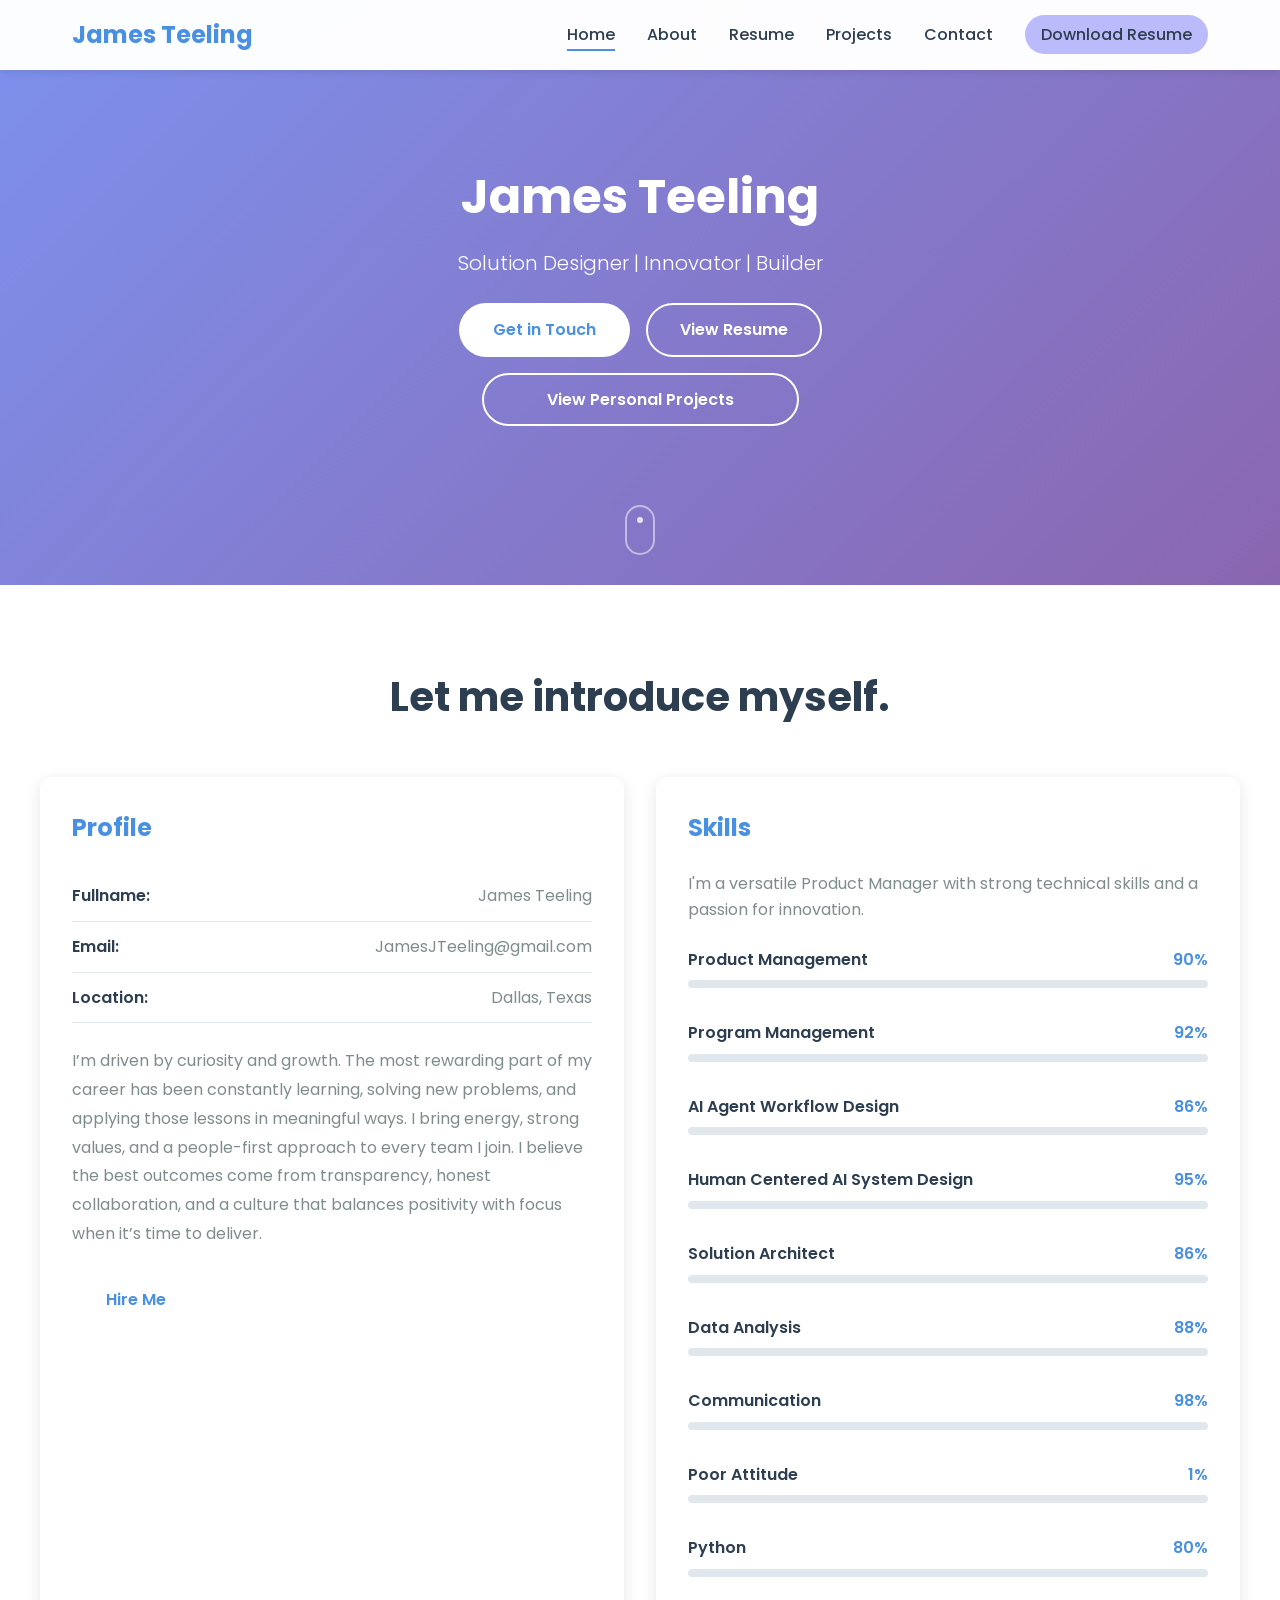
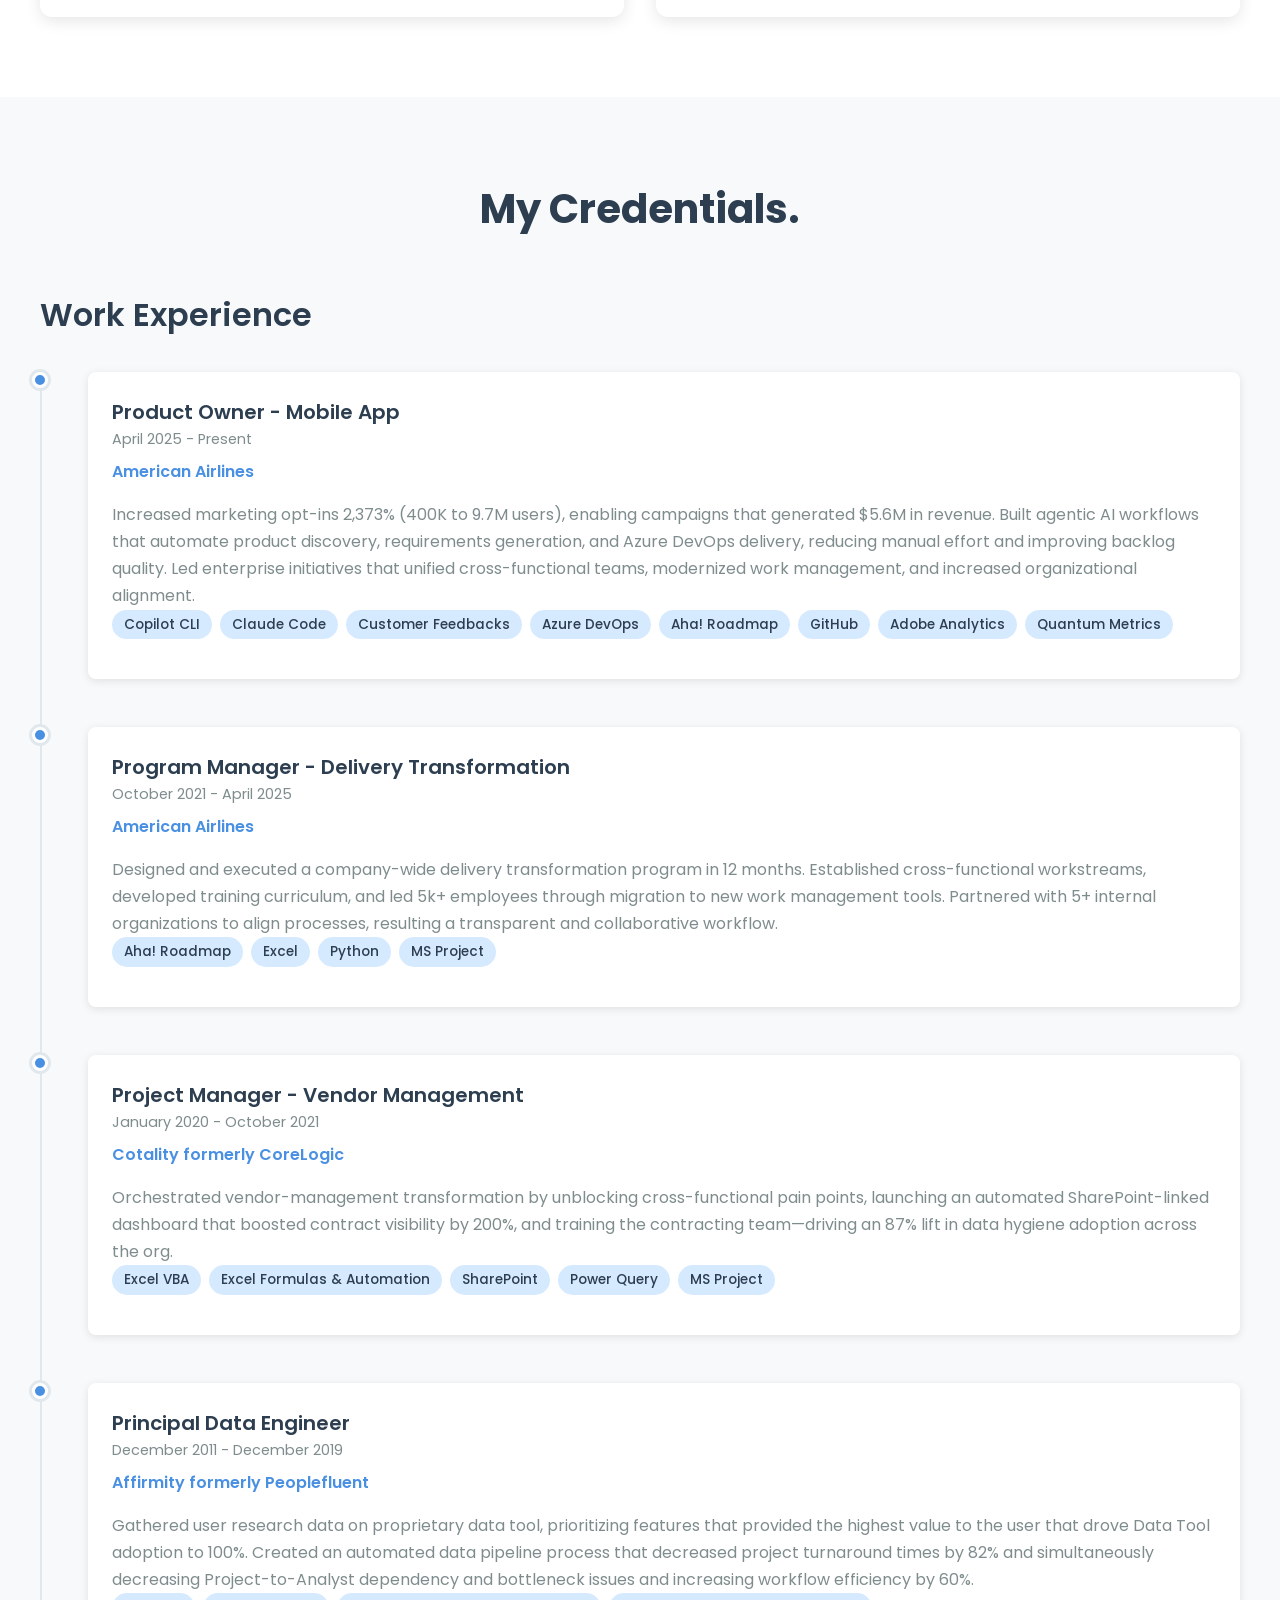
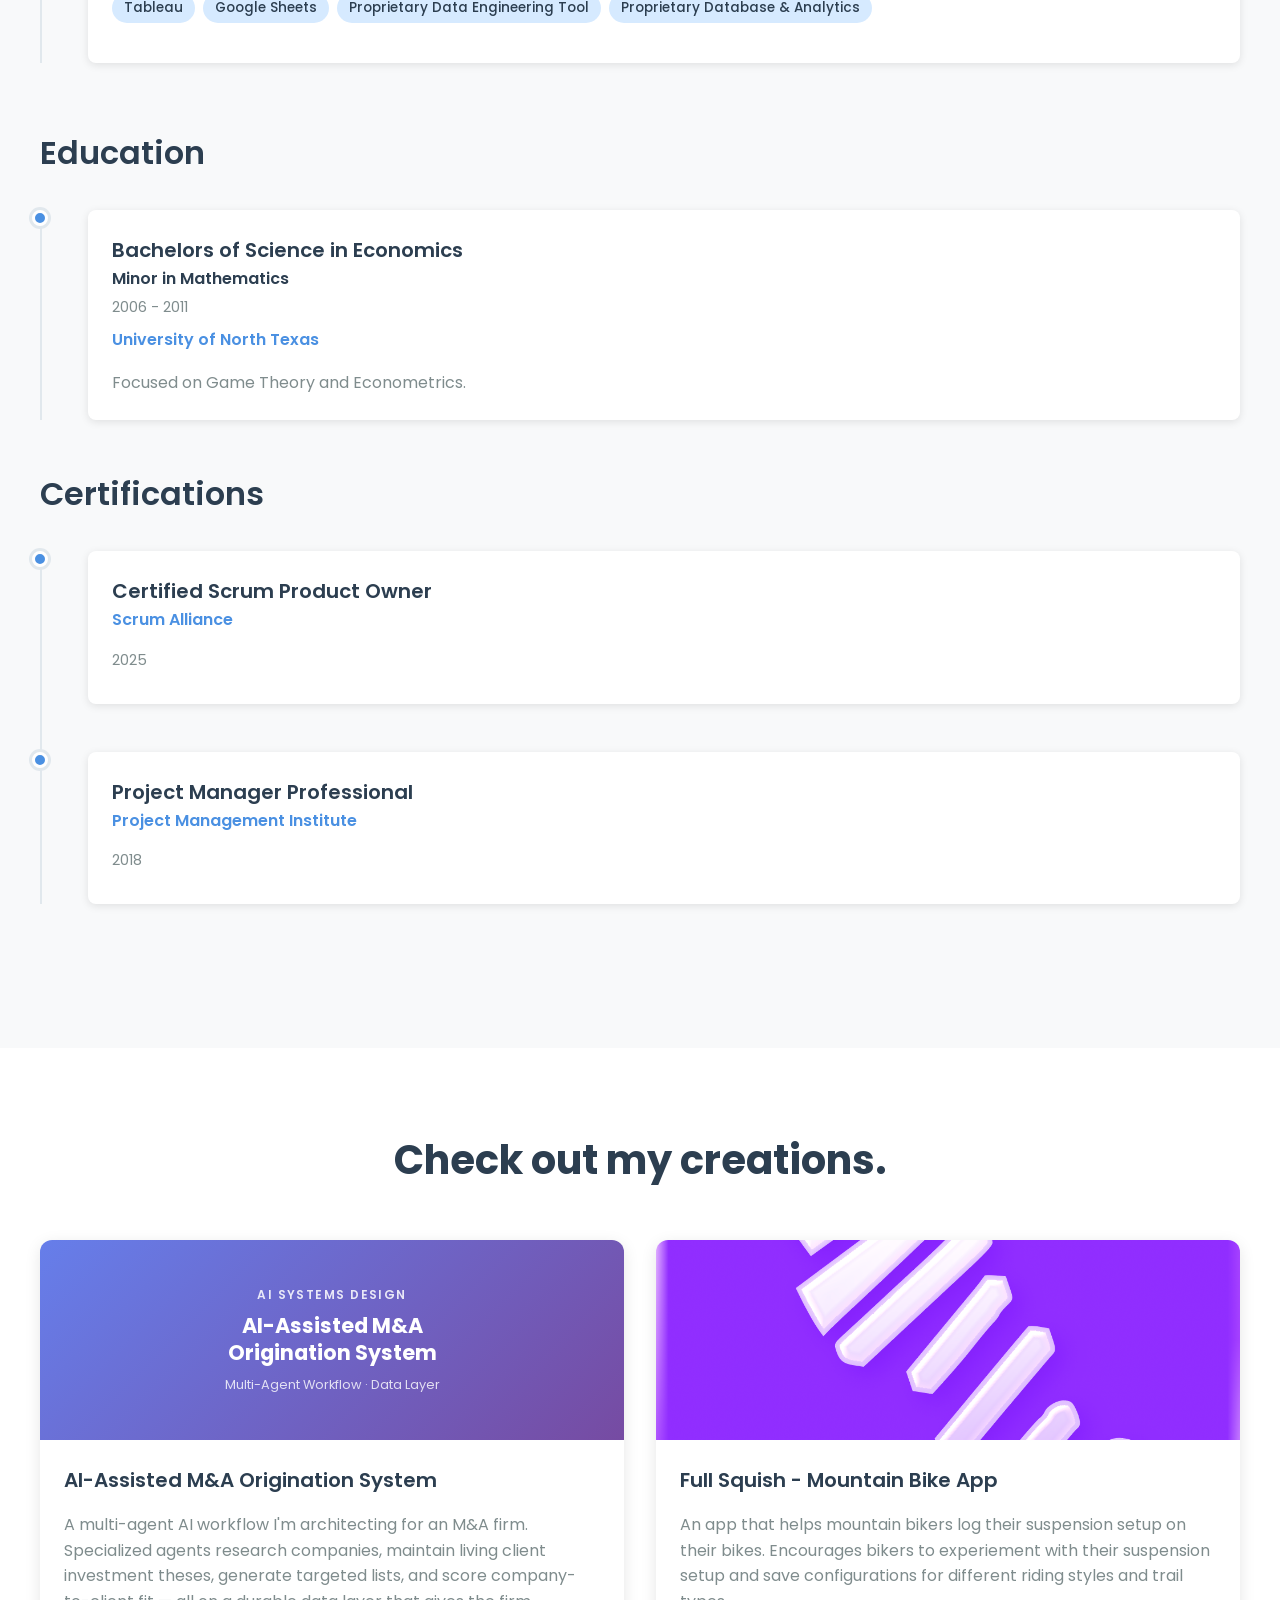
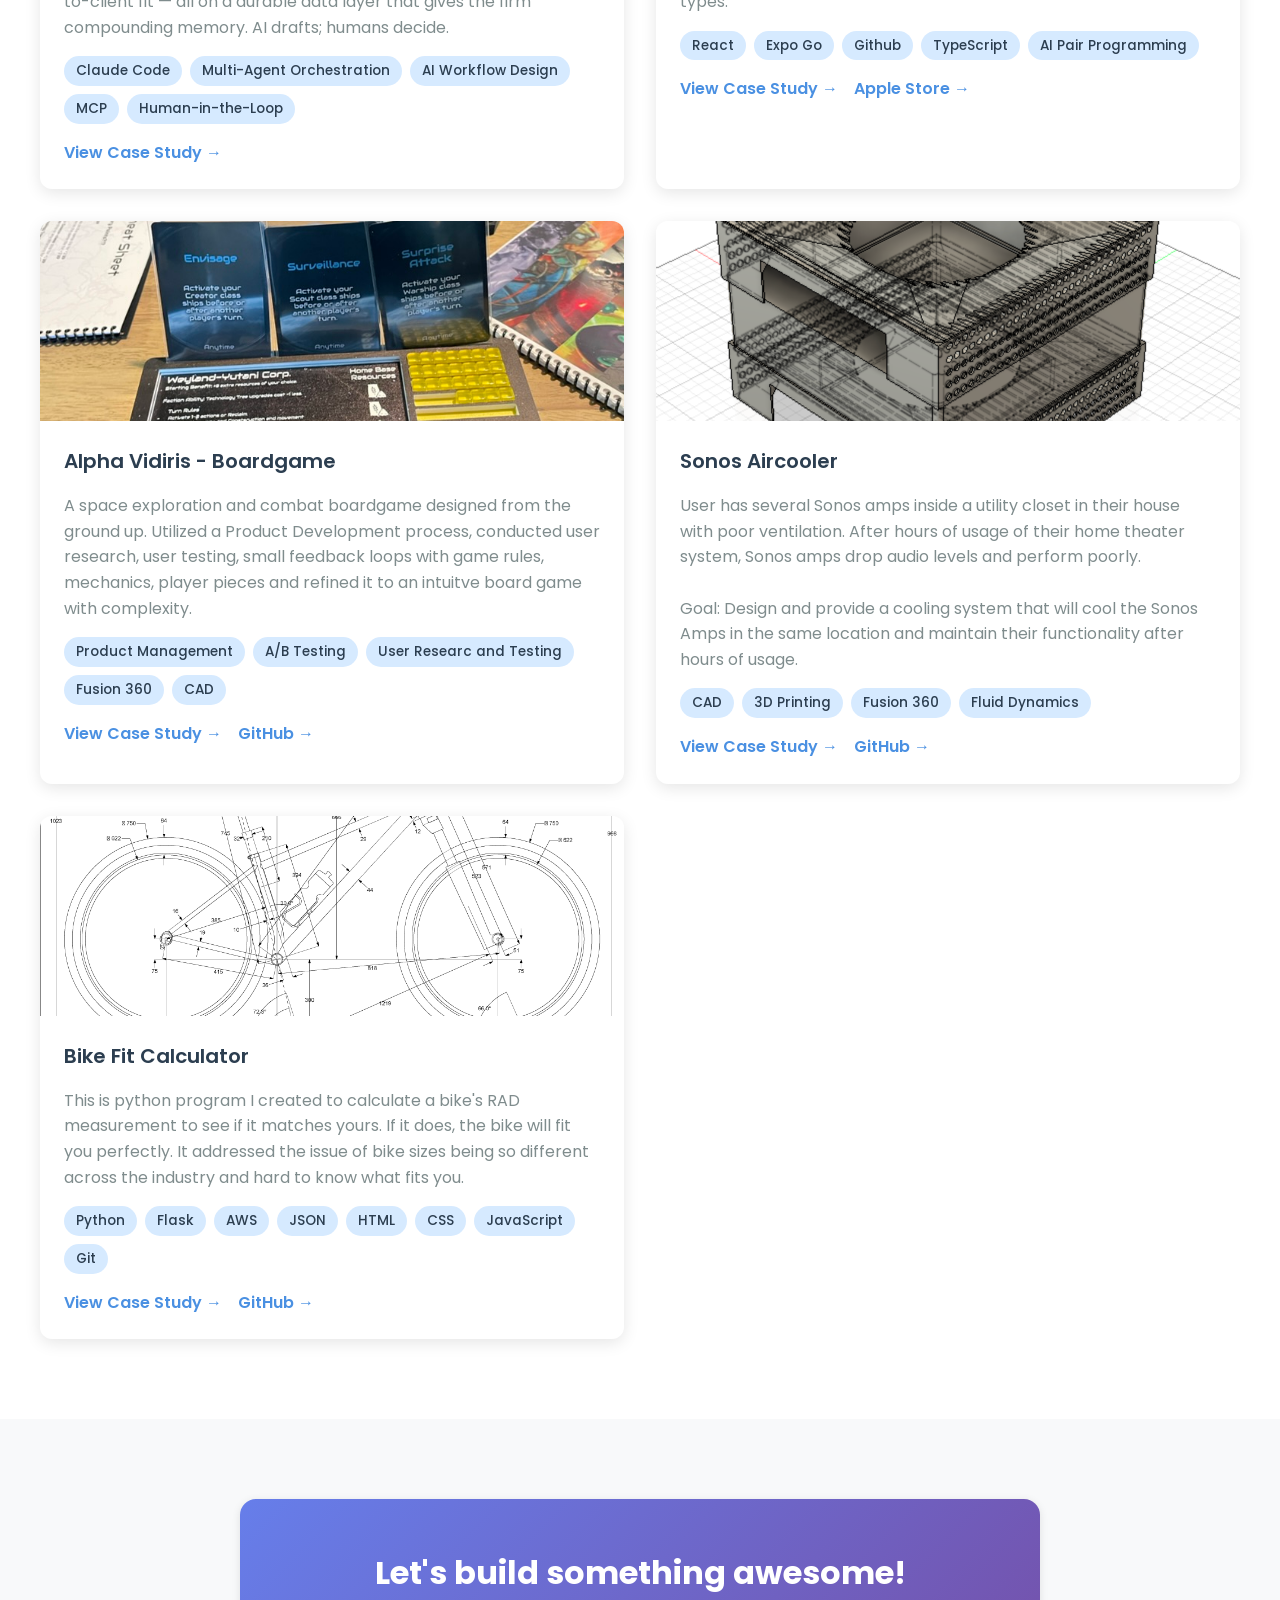
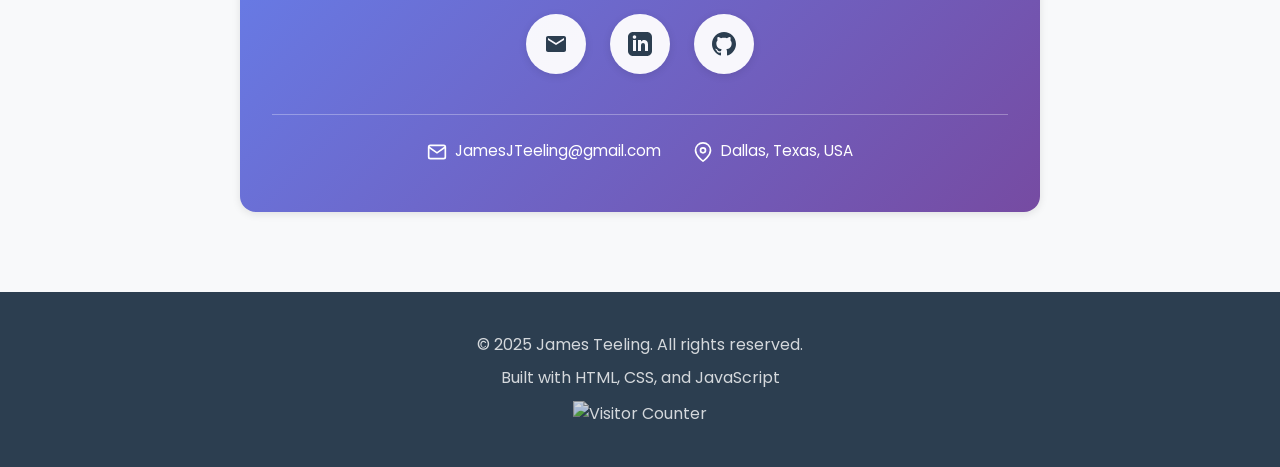
==== index.html @ a5ddad4c "updated resume" ====
<!DOCTYPE html>
<html lang="en">
<head>
    <meta charset="UTF-8">
    <meta name="viewport" content="width=device-width, initial-scale=1.0">
    <meta name="description" content="James Teeling - Personal Resume Website">
    <title>James Teeling - Resume</title>
    <link rel="stylesheet" href="styles.css">
    <link rel="preconnect" href="https://fonts.googleapis.com">
    <link rel="preconnect" href="https://fonts.gstatic.com" crossorigin>
    <link href="https://fonts.googleapis.com/css2?family=Poppins:wght@300;400;500;600;700&display=swap" rel="stylesheet">
</head>
<body>
    <!-- Navigation -->
    <nav id="navbar">
        <div class="nav-container">
            <div class="logo">James Teeling</div>
            <div class="nav-toggle" id="navToggle">
                <span></span>
                <span></span>
                <span></span>
            </div>
            <ul class="nav-menu" id="navMenu">
                <li><a href="#home" class="nav-link">Home</a></li>
                <li><a href="#about" class="nav-link">About</a></li>
                <li><a href="#resume" class="nav-link">Resume</a></li>
                <li><a href="#projects" class="nav-link">Projects</a></li>
                <li><a href="#contact" class="nav-link">Contact</a></li>
                <li><a href="./files/Teeling Resume.pdf" class="nav-link btn-download" download="Teeling Resume.pdf">Download Resume</a></li>
            </ul>
        </div>
    </nav>

    <!-- Hero Section -->
    <section id="home" class="hero">
        <div class="hero-content">
            <div class="hero-title-wrapper">
                <h1 class="hero-title">James Teeling</h1>
                <!-- <span class="hero-certifications">CSPO | PMP</span> -->
            </div>
            <p class="hero-subtitle">Solution Designer | Innovator | Builder</p>
            <div class="hero-buttons">
                <a href="#contact" class="btn btn-primary">Get in Touch</a>
                <a href="#resume" class="btn btn-secondary">View Resume</a>
                <a href="#projects" class="btn btn-secondary btn-full-width">View Personal Projects</a>
            </div>
        </div>
        <div class="scroll-indicator">
            <a href="#about">
                <span></span>
            </a>
        </div>
    </section>

    <!-- About Section -->
    <section id="about" class="section">
        <div class="container">
            <h2 class="section-title">Let me introduce myself.</h2>
            <div class="about-content">
                <div class="profile-card">
                    <h3>Profile</h3>
                    <div class="profile-info">
                        <div class="info-item">
                            <span class="label">Fullname:</span>
                            <span class="value">James Teeling</span>
                        </div>
                        <div class="info-item">
                            <span class="label">Email:</span>
                            <span class="value">JamesJTeeling@gmail.com</span>
                        </div>
                        <div class="info-item">
                            <span class="label">Location:</span>
                            <span class="value">Dallas, Texas</span>
                        </div>
                    </div>
                    <p class="bio">
                         I’m driven by curiosity and growth. The most rewarding part of my career has been constantly learning, solving new problems, and applying those lessons in meaningful ways.
                         I bring energy, strong values, and a people-first approach to every team I join. 
                         I believe the best outcomes come from transparency, honest collaboration, and a culture that balances positivity with focus when it’s time to deliver.
                    <div class="profile-buttons">
                        <a href="#contact" class="btn btn-primary">Hire Me</a>
                        <a href="./files/Teeling Resume.pdf" class="btn btn-secondary" download>Download Resume</a>
                    </div>
                </div>
                
                <div class="skills-card">
                    <h3>Skills</h3>
                    <p class="skills-intro">
                        I'm a versatile Product Manager with strong technical skills and a passion for innovation. 
                        
                    </p>
                    <div class="skills-list">
                        <div class="skill-item">
                            <div class="skill-header">
                                <span class="skill-name">Product Management</span>
                                <span class="skill-percentage">90%</span>
                            </div>
                            <div class="skill-bar">
                                <div class="skill-progress" style="width: 90%"></div>
                            </div>
                        </div>
                        <div class="skill-item">
                            <div class="skill-header">
                                <span class="skill-name">Program Management</span>
                                <span class="skill-percentage">92%</span>
                            </div>
                            <div class="skill-bar">
                                <div class="skill-progress" style="width:92%"></div>
                            </div>
                        </div>
                        <div class="skill-item">
                            <div class="skill-header">
                                <span class="skill-name">AI Agent Workflow Design</span>
                                <span class="skill-percentage">86%</span>
                            </div>
                            <div class="skill-bar">
                                <div class="skill-progress" style="width: 86%"></div>
                            </div>
                        </div>
                        <div class="skill-item">
                            <div class="skill-header">
                                <span class="skill-name">Human Centered AI System Design</span>
                                <span class="skill-percentage">95%</span>
                            </div>
                            <div class="skill-bar">
                                <div class="skill-progress" style="width: 95%"></div>
                            </div>
                        </div>
                        <div class="skill-item">
                            <div class="skill-header">
                                <span class="skill-name">Solution Architect</span>
                                <span class="skill-percentage">86%</span>
                            </div>
                            <div class="skill-bar">
                                <div class="skill-progress" style="width: 86%"></div>
                            </div>
                        </div>
                        <div class="skill-item">
                            <div class="skill-header">
                                <span class="skill-name">Data Analysis</span>
                                <span class="skill-percentage">88%</span>
                            </div>
                            <div class="skill-bar">
                                <div class="skill-progress" style="width: 88%"></div>
                            </div>
                        </div>
                        <div class="skill-item">
                            <div class="skill-header">
                                <span class="skill-name">Communication</span>
                                <span class="skill-percentage">98%</span>
                            </div>
                            <div class="skill-bar">
                                <div class="skill-progress" style="width: 98%"></div>
                            </div>
                        </div>
                        <div class="skill-item">
                            <div class="skill-header">
                                <span class="skill-name">Poor Attitude</span>
                                <span class="skill-percentage">1%</span>
                            </div>
                            <div class="skill-bar">
                                <div class="skill-progress" style="width: 1%"></div>
                            </div>
                        </div>
                        <!-- <div class="skill-item">
                            <div class="skill-header">
                                <span class="skill-name">SQL/Databases</span>
                                <span class="skill-percentage">82%</span>
                            </div>
                            <div class="skill-bar">
                                <div class="skill-progress" style="width: 82%"></div>
                            </div>
                        </div> -->
                        
                        <div class="skill-item">
                            <div class="skill-header">
                                <span class="skill-name">Python</span>
                                <span class="skill-percentage">80%</span>
                            </div>
                            <div class="skill-bar">
                                <div class="skill-progress" style="width: 80%"></div>
                            </div>
                        </div>
                    </div>
                </div>
            </div>
        </div>
    </section>

    <!-- Resume Section -->
    <section id="resume" class="section section-alt">
        <div class="container">
            <h2 class="section-title">My Credentials.</h2>
            
            <div class="resume-section">
                <h3 class="resume-section-title">Work Experience</h3>
                <div class="timeline">
                    <div class="timeline-item">
                        <div class="timeline-marker"></div>
                        <div class="timeline-content">
                            <h4 class="job-title">Product Owner - Mobile App</h4>
                            <p class="job-date">April 2025 - Present</p>
                            <p class="company"><a href="https://www.aa.com" target="_blank">American Airlines</a></p>
                            <p class="job-description">
                             Increased marketing opt-ins 2,373% (400K to 9.7M users), enabling campaigns that generated $5.6M in revenue. 
                             Built agentic AI workflows that automate product discovery, requirements generation, and Azure DevOps delivery, reducing manual effort and improving backlog quality. Led enterprise initiatives that unified cross-functional teams, modernized work management, and increased organizational alignment.
                            </p>
                            <div class="project-tags">
                                <span class="tag">Copilot CLI</span>
                                <span class="tag">Claude Code</span>
                                <span class="tag">Customer Feedbacks</span>
                                <span class="tag">Azure DevOps</span>
                                <span class="tag">Aha! Roadmap</span>
                                <span class="tag">GitHub</span>
                                <span class="tag">Adobe Analytics</span>
                                <span class="tag">Quantum Metrics</span>
                                <!-- <span class="tag">Qualtrics</span> -->
                            </div>
                        </div>
                    </div>
                    
                    <div class="timeline-item">
                        <div class="timeline-marker"></div>
                        <div class="timeline-content">
                            <h4 class="job-title">Program Manager - Delivery Transformation</h4>
                            <p class="job-date">October 2021 - April 2025</p>
                            <p class="company"><a href="https://www.aa.com" target="_blank">American Airlines</a></p>
                            <p class="job-description">
                                Designed and executed a company-wide delivery transformation program in 12 months. 
                                Established cross-functional workstreams, developed training curriculum, and led 
                                5k+ employees through migration to new work management tools. Partnered with 
                                5+ internal organizations to align processes, resulting a transparent and collaborative workflow.
                            </p>
                            <div class="project-tags">
                                <span class="tag">Aha! Roadmap</span>
                                <span class="tag">Excel</span>
                                <span class="tag">Python</span>
                                <span class="tag">MS Project</span>
                                <!-- <span class="tag">Placeholder 5</span> -->
                            </div>
                        </div>
                    </div>
                    
                    <div class="timeline-item">
                        <div class="timeline-marker"></div>
                        <div class="timeline-content">
                            <h4 class="job-title">Project Manager - Vendor Management</h4>
                            <p class="job-date">January 2020 - October 2021</p>
                            <p class="company"><a href="https://www.cotality.com" target="_blank">Cotality formerly CoreLogic</a></p>
                            <p class="job-description">
                                Orchestrated vendor-management transformation by unblocking cross-functional pain points, 
                                launching an automated SharePoint-linked dashboard that boosted contract visibility by 200%, 
                                and training the contracting team—driving an 87% lift in data hygiene adoption across the org.
                            </p>
                            <div class="project-tags">
                                <span class="tag">Excel VBA</span>
                                <span class="tag">Excel Formulas & Automation</span>
                                <span class="tag">SharePoint</span>
                                <span class="tag">Power Query</span>
                                <span class="tag">MS Project</span>
                                <!-- <span class="tag">Placeholder 5</span> -->
                            </div>
                        </div>
                    </div>

                     <div class="timeline-item">
                        <div class="timeline-marker"></div>
                        <div class="timeline-content">
                            <h4 class="job-title">Principal Data Engineer</h4>
                            <p class="job-date">December 2011 - December 2019</p>
                            <p class="company"><a href="https://www.affirmity.com" target="_blank">Affirmity formerly Peoplefluent</a></p>
                            <p class="job-description">
                                Gathered user research data on proprietary data tool, prioritizing features that provided the highest value to the user that drove Data Tool adoption to 100%.

                                Created an automated data pipeline process that decreased project turnaround times by 82%
                                and simultaneously decreasing Project-to-Analyst dependency and bottleneck issues and
                                increasing workflow efficiency by 60%.
                            </p>
                            <div class="project-tags">
                                <span class="tag">Tableau</span>
                                <span class="tag">Google Sheets</span>
                                <span class="tag">Proprietary Data Engineering Tool</span>
                                <span class="tag">Proprietary Database & Analytics</span>
                                <!-- <span class="tag">Placeholder 5</span> -->
                            </div>
                        </div>
                    </div>
                </div>
            </div>
           
            <div class="resume-section">
                <h3 class="resume-section-title">Education</h3>
                <div class="timeline">
                    <div class="timeline-item">
                        <div class="timeline-marker"></div>
                        <div class="timeline-content">
                            <h4 class="job-title">Bachelors of Science in Economics</h4>
                            <h4 class="job-title--minor">Minor in Mathematics</h4>
                            <p class="job-date">2006 - 2011</p>
                            <p class="company">University of North Texas</p>
                            <p class="job-description">
                                Focused on Game Theory and Econometrics. 
                            </p>
                        </div>
                    </div>
                    
                  
            </div>
            
            <div class="resume-section">
                <h3 class="resume-section-title">Certifications</h3>
                <div class="timeline">
                    <div class="timeline-item">
                        <div class="timeline-marker"></div>
                        <div class="timeline-content">
                            <h4 class="job-title">Certified Scrum Product Owner</h4>
                            <p class="company">Scrum Alliance</p>
                            <p class="job-date">2025</p>
                            
                            <!-- <p class="job-description">
                                Focused on Game Theory and Econometrics. 
                            </p> -->
                        </div>
                    </div>
                    <div class="timeline-item">
                        <div class="timeline-marker"></div>
                        <div class="timeline-content">
                            <h4 class="job-title">Project Manager Professional</h4>
                            <p class="company">Project Management Institute</p>
                            <p class="job-date">2018</p>
                        </div>
                    </div>
                    
                  
            </div>
        </div>
    </section>

    <!-- Projects Section -->
    <section id="projects" class="section">
        <div class="container">
            <h2 class="section-title">Check out my creations.</h2>
            <div class="projects-grid">
                <div class="project-card">
                    <div class="project-image" style="display:flex; align-items:center; justify-content:center; text-align:center; padding:1.5rem; background:linear-gradient(135deg, #667eea 0%, #764ba2 100%);">
                        <div class="project-text-visual">
                            <div style="font-size:0.75rem; letter-spacing:0.12em; text-transform:uppercase; color:rgba(255,255,255,0.85); font-weight:600; margin-bottom:0.5rem;">AI Systems Design</div>
                            <div style="font-size:1.3rem; font-weight:700; color:#ffffff; line-height:1.3;">AI-Assisted M&amp;A<br>Origination System</div>
                            <div style="font-size:0.8rem; color:rgba(255,255,255,0.8); margin-top:0.6rem;">Multi-Agent Workflow · Data Layer</div>
                        </div>
                    </div>
                    <div class="project-content">
                        <h3 class="project-title">AI-Assisted M&amp;A Origination System</h3>
                        <p class="project-description">
                            A multi-agent AI workflow I'm architecting for an M&amp;A firm. Specialized agents research companies, maintain living client investment theses, generate targeted lists, and score company-to-client fit — all on a durable data layer that gives the firm compounding memory. AI drafts; humans decide.
                        </p>
                        <div class="project-tags">
                            <span class="tag">Claude Code</span>
                            <span class="tag">Multi-Agent Orchestration</span>
                            <span class="tag">AI Workflow Design</span>
                            <span class="tag">MCP</span>
                            <span class="tag">Human-in-the-Loop</span>
                        </div>
                        <div class="project-links">
                            <a href="./projects/ai-origination-system.html" class="project-link">View Case Study →</a>
                        </div>
                    </div>
                </div>

                <div class="project-card">
                    <div class="project-image">
                        <img src="./assets/photos/fullsquish/fullsquishimage.png" alt="Full Squish">
                    </div>
                    <div class="project-content">
                        <h3 class="project-title">Full Squish - Mountain Bike App</h3>
                        <p class="project-description">
                            An app that helps mountain bikers log their suspension setup on their bikes.
                            Encourages bikers to experiement with their suspension setup and save configurations for different riding styles and trail types.

                        </p>
                        <div class="project-tags">
                            <span class="tag">React</span>
                            <span class="tag">Expo Go</span>
                            <span class="tag">Github</span>
                            <span class="tag">TypeScript</span>
                            <span class="tag">AI Pair Programming</span>
                        </div>
                        <div class="project-links">
                            <a href="./projects/fullsquish.html" class="project-link">View Case Study →</a>
                            <a href="https://apps.apple.com/us/app/fullsquish/id6751511672" class="project-link" target="_blank" rel="noopener noreferrer">Apple Store →</a>
                        </div>
                    </div>
                </div>
                
                <div class="project-card">
                    <div class="project-image">
                        <img src="./assets/photos/av/avimage.jpeg" alt="Alpha Vidiris">
                    </div>
                    <div class="project-content">
                        <h3 class="project-title">Alpha Vidiris - Boardgame</h3>
                        <p class="project-description">
                            A space exploration and combat boardgame designed from the ground up. 
                            Utilized a Product Development process, conducted user research, user testing, small feedback loops
                            with game rules, mechanics, player pieces and refined it to an intuitve board game with complexity.
                        </p>
                        <div class="project-tags">
                            <span class="tag">Product Management</span>
                            <span class="tag">A/B Testing</span>
                            <span class="tag">User Researc and Testing</span>
                            <span class="tag">Fusion 360</span>
                            <span class="tag">CAD</span>
                        </div>
                        <div class="project-links">
                            <a href="./projects/alpha-vidiris.html" class="project-link">View Case Study →</a>
                            <a href="https://github.com/NostraJames/alphavidiris" target="_blank" rel="noopener noreferrer" class="project-link">GitHub →</a>
                        </div>
                    </div>
                </div>
                
                <div class="project-card">
                    <div class="project-image">
                        <img src="./assets/photos/sonos/sonos.png" alt="Project 3">
                    </div>
                    <div class="project-content">
                        <h3 class="project-title">Sonos Aircooler</h3>
                        <p class="project-description">
                            User has several Sonos amps inside a utility closet in their house with poor ventilation. 
                            After hours of usage of their home theater system, Sonos amps drop audio levels and perform poorly.
                            <br>
                            <br>
                            Goal: Design and provide a cooling system that will cool the Sonos Amps
                            in the same location and maintain their functionality after hours of usage.
                        </p>
                        <div class="project-tags">
                            <span class="tag">CAD</span>
                            <span class="tag">3D Printing</span>
                            <span class="tag">Fusion 360</span>
                            <span class="tag">Fluid Dynamics</span>
                        </div>
                        <div class="project-links">
                            <a href="./projects/sonos-aircooler.html" class="project-link">View Case Study →</a>
                            <a href="https://github.com/NostraJames/sonoscooler" target="_blank" rel="noopener noreferrer" class="project-link">GitHub →</a>
                        </div>
                    </div>
                </div>
                
                <div class="project-card">
                    <div class="project-image">
                        <img src="./assets/photos/bikefit/bikegeo.png" alt="Project 3">
                    </div>
                    <div class="project-content">
                        <h3 class="project-title">Bike Fit Calculator</h3>
                        <p class="project-description">
                            This is python program I created to calculate a bike's RAD measurement to see if it matches yours.
                            If it does, the bike will fit you perfectly. It addressed the issue of bike sizes being so different across the industry and hard to know what fits you.
                            
                        </p>
                        <div class="project-tags">
                            <span class="tag">Python</span>
                            <span class="tag">Flask</span>
                            <span class="tag">AWS</span>
                            <span class="tag">JSON</span>
                            <span class="tag">HTML</span>
                            <span class="tag">CSS</span>
                            <span class="tag">JavaScript</span>
                            <span class="tag">Git</span>
                        </div>
                        <div class="project-links">
                            <a href="./projects/bike-fit-calculator.html" class="project-link">View Case Study →</a>
                            <a href="https://github.com/NostraJames/bikefitcalculator" class="project-link" target="_blank" rel="noopener noreferrer">GitHub →</a>
                        </div>
                    </div>
                </div>

  <!--             <div class="project-card">
                    <div class="project-image">
                        <img src="https://via.placeholder.com/400x250/E94B3C/ffffff?text=Project+3" alt="Project 3">
                    </div>
                    <div class="project-content">
                        <h3 class="project-title">Sourdough Starter</h3>
                        <p class="project-description">
                           Place Holder
                        </p>
                        <div class="project-tags">
                            <span class="tag">CAD</span>
                            <span class="tag">Fusion 360</span>
                            <span class="tag">Product Manager</span>
                        </div>
                        <div class="project-links">
                            <a href="#" class="project-link">GitHub →</a>
                        </div>
                    </div>
                </div>

                <div class="project-card">
                    <div class="project-image">
                        <img src="https://via.placeholder.com/400x250/E94B3C/ffffff?text=Project+3" alt="Project 3">
                    </div>
                    <div class="project-content">
                        <h3 class="project-title">3D Scanner</h3>
                        <p class="project-description">
                            Place Holder
                        </p>
                        <div class="project-tags">
                            <span class="tag">CAD</span>
                            <span class="tag">Fusion 360</span>
                            <span class="tag">Product Designer</span>
                            <span class="tag">Arduino</span>
                            <span class="tag">Raspberry Pi</span>
                            <span class="tag">Python</span>
                        </div>
                        <div class="project-links">
                            <a href="#" class="project-link">GitHub →</a>
                        </div>
                    </div>
                </div> -->
            </div>
        </div>
    </section>

    <!-- Contact Section -->
    <section id="contact" class="section section-alt">
        <div class="container">
            <!-- <h2 class="section-title">I'd Love To Connect With You.</h2> -->
            <div class="contact-card-full">
                <h3>Let's build something awesome!</h3>
                <!-- <p>Let's build something awesome!.</p> -->
                <div class="social-links-large">
                    <a href="mailto:JamesJTeeling@gmail.com?subject=Job Opportunity - Let's Connect" aria-label="Email">
                        <svg width="24" height="24" viewBox="0 0 24 24" fill="currentColor">
                            <path d="M20 4H4c-1.1 0-1.99.9-1.99 2L2 18c0 1.1.9 2 2 2h16c1.1 0 2-.9 2-2V6c0-1.1-.9-2-2-2zm0 4l-8 5-8-5V6l8 5 8-5v2z"/>
                        </svg>
                    </a>
                    <a href="https://linkedin.com/in/jamesteeling" target="_blank" aria-label="LinkedIn">
                        <svg width="24" height="24" viewBox="0 0 24 24" fill="currentColor">
                            <path d="M19 0h-14c-2.761 0-5 2.239-5 5v14c0 2.761 2.239 5 5 5h14c2.762 0 5-2.239 5-5v-14c0-2.761-2.238-5-5-5zm-11 19h-3v-11h3v11zm-1.5-12.268c-.966 0-1.75-.79-1.75-1.764s.784-1.764 1.75-1.764 1.75.79 1.75 1.764-.783 1.764-1.75 1.764zm13.5 12.268h-3v-5.604c0-3.368-4-3.113-4 0v5.604h-3v-11h3v1.765c1.396-2.586 7-2.777 7 2.476v6.759z"/>
                        </svg>
                    </a>
                    <a href="https://github.com/NostraJames" target="_blank" aria-label="GitHub">
                        <svg width="24" height="24" viewBox="0 0 24 24" fill="currentColor">
                            <path d="M12 0c-6.626 0-12 5.373-12 12 0 5.302 3.438 9.8 8.207 11.387.599.111.793-.261.793-.577v-2.234c-3.338.726-4.033-1.416-4.033-1.416-.546-1.387-1.333-1.756-1.333-1.756-1.089-.745.083-.729.083-.729 1.205.084 1.839 1.237 1.839 1.237 1.07 1.834 2.807 1.304 3.492.997.107-.775.418-1.305.762-1.604-2.665-.305-5.467-1.334-5.467-5.931 0-1.311.469-2.381 1.236-3.221-.124-.303-.535-1.524.117-3.176 0 0 1.008-.322 3.301 1.23.957-.266 1.983-.399 3.003-.404 1.02.005 2.047.138 3.006.404 2.291-1.552 3.297-1.23 3.297-1.23.653 1.653.242 2.874.118 3.176.77.84 1.235 1.911 1.235 3.221 0 4.609-2.807 5.624-5.479 5.921.43.372.823 1.102.823 2.222v3.293c0 .319.192.694.801.576 4.765-1.589 8.199-6.086 8.199-11.386 0-6.627-5.373-12-12-12z"/>
                        </svg>
                    </a>
                </div>
                
                <div class="contact-info-centered">
                    <div class="contact-item-inline">
                        <svg width="20" height="20" viewBox="0 0 24 24" fill="none" stroke="currentColor" stroke-width="2">
                            <path d="M4 4h16c1.1 0 2 .9 2 2v12c0 1.1-.9 2-2 2H4c-1.1 0-2-.9-2-2V6c0-1.1.9-2 2-2z"></path>
                            <polyline points="22,6 12,13 2,6"></polyline>
                        </svg>
                        <span>JamesJTeeling@gmail.com</span>
                    </div>
                    <div class="contact-item-inline">
                        <svg width="20" height="20" viewBox="0 0 24 24" fill="none" stroke="currentColor" stroke-width="2">
                            <path d="M21 10c0 7-9 13-9 13s-9-6-9-13a9 9 0 0 1 18 0z"></path>
                            <circle cx="12" cy="10" r="3"></circle>
                        </svg>
                        <span>Dallas, Texas, USA</span>
                    </div>
                </div>
            </div>
        </div>
    </section>

    <!-- Footer -->
    <footer class="footer">
        <div class="container">
            <p>&copy; 2025 James Teeling. All rights reserved.</p>
            <p>Built with HTML, CSS, and JavaScript</p>
            <p style="margin-top: 10px;">
                <img src="https://hits.sh/nostrajames.github.io.svg?style=flat&label=Visitors&color=6366f1" alt="Visitor Counter"/>
            </p>
        </div>
    </footer>

    <script src="script.js"></script>
</body>
</html>
---- styles.css ----
/* Reset and Base Styles */
* {
    margin: 0;
    padding: 0;
    box-sizing: border-box;
}

:root {
    --primary-color: #4A90E2;
    --secondary-color: #50C878;
    --text-dark: #2C3E50;
    --text-light: #7F8C8D;
    --bg-light: #F8F9FA;
    --bg-white: #FFFFFF;
    --border-color: #E1E8ED;
    --shadow-sm: 0 2px 8px rgba(0, 0, 0, 0.1);
    --shadow-md: 0 4px 16px rgba(0, 0, 0, 0.1);
    --shadow-lg: 0 8px 32px rgba(0, 0, 0, 0.12);
    --transition: all 0.3s ease;
}

html {
    scroll-behavior: smooth;
}

body {
    font-family: 'Poppins', -apple-system, BlinkMacSystemFont, 'Segoe UI', sans-serif;
    line-height: 1.6;
    color: var(--text-dark);
    background: var(--bg-white);
}

/* Navigation */
#navbar {
    position: fixed;
    top: 0;
    left: 0;
    right: 0;
    background: rgba(255, 255, 255, 0.98);
    backdrop-filter: blur(10px);
    box-shadow: var(--shadow-sm);
    z-index: 1000;
    transition: var(--transition);
}

.btn-download {
    background-color: #a5a7fac0;
    padding: 8px 16px;
    border-radius: 30px;
    transition: all 0.3s ease;

}

.btn-download:hover {
    background-color: #4f46e5;
    transform: translateY(-2px);
    color: #ffffff !important;
}

.nav-container {
    max-width: 1200px;
    margin: 0 auto;
    padding: 1rem 2rem;
    display: flex;
    justify-content: space-between;
    align-items: center;
}

.logo {
    font-size: 1.5rem;
    font-weight: 700;
    color: var(--primary-color);
}

.nav-menu {
    display: flex;
    list-style: none;
    gap: 2rem;
}

.nav-link {
    text-decoration: none;
    color: var(--text-dark);
    font-weight: 500;
    transition: var(--transition);
    position: relative;
}

.nav-link::after {
    content: '';
    position: absolute;
    bottom: -5px;
    left: 0;
    width: 0;
    height: 2px;
    background: var(--primary-color);
    transition: var(--transition);
}

.nav-link:hover::after,
.nav-link.active::after {
    width: 100%;
}

.nav-link:hover {
    color: var(--primary-color);
}

.nav-toggle {
    display: none;
    flex-direction: column;
    cursor: pointer;
    gap: 5px;
}

.nav-toggle span {
    width: 25px;
    height: 3px;
    background: var(--text-dark);
    transition: var(--transition);
}

/* Hero Section */
.hero {
    min-height: 65vh;
    display: flex;
    align-items: center;
    justify-content: center;
    background: linear-gradient(135deg, rgba(102, 126, 234, 0.85) 0%, rgba(118, 75, 162, 0.85) 100%),
                url('https://images.unsplash.com/photo-1451187580459-43490279c0fa?q=80&w=2072&auto=format&fit=crop') center/cover no-repeat;
    color: white;
    text-align: center;
    position: relative;
    padding: 2rem;
}

.hero-content {
    max-width: 800px;
    animation: fadeInUp 1s ease;
}

.hero-title-wrapper {
    display: flex;
    align-items: baseline;
    gap: 1rem;
    justify-content: center;
    margin-bottom: 0.75rem;
    animation: fadeInUp 1s ease 0.2s both;
}

.hero-title {
    font-size: 3rem;
    font-weight: 700;
    margin-bottom: 0;
    animation: inherit;
}

.hero-certifications {
    font-size: 1.5rem;
    font-weight: 400;
    opacity: 0.85;
}

.hero-subtitle {
    font-size: 1.25rem;
    font-weight: 300;
    margin-bottom: 1.5rem;
    opacity: 0.9;
    animation: fadeInUp 1s ease 0.4s both;
}

.hero-buttons {
    display: flex;
    gap: 1rem;
    justify-content: center;
    flex-wrap: wrap;
    animation: fadeInUp 1s ease 0.6s both;
}

.hero-buttons .btn-full-width {
    flex-basis: 50%;
}

/* Scroll Indicator */
.scroll-indicator {
    position: absolute;
    bottom: 30px;
    left: 50%;
    transform: translateX(-50%);
}

.scroll-indicator a {
    display: block;
    width: 30px;
    height: 50px;
    border: 2px solid rgba(255, 255, 255, 0.5);
    border-radius: 25px;
    position: relative;
}

.scroll-indicator span {
    position: absolute;
    top: 10px;
    left: 50%;
    width: 6px;
    height: 6px;
    margin-left: -3px;
    background-color: rgba(255, 255, 255, 0.8);
    border-radius: 50%;
    animation: scroll 2s infinite;
}

@keyframes scroll {
    0%, 20% {
        transform: translateY(0);
        opacity: 0;
    }
    50% {
        opacity: 1;
    }
    100% {
        transform: translateY(20px);
        opacity: 0;
    }
}

/* Buttons */
.btn {
    display: inline-block;
    padding: 12px 32px;
    text-decoration: none;
    border-radius: 50px;
    font-weight: 600;
    transition: var(--transition);
    border: 2px solid transparent;
}

.btn-primary {
    background: white;
    color: var(--primary-color);
}

.btn-primary:hover {
    transform: translateY(-3px);
    box-shadow: var(--shadow-md);
}

.btn-secondary {
    background: transparent;
    color: white;
    border-color: white;
}

.btn-secondary:hover {
    background: white;
    color: var(--primary-color);
    transform: translateY(-3px);
}

/* Sections */
.section {
    padding: 80px 2rem;
}

.section-alt {
    background: var(--bg-light);
}

.container {
    max-width: 1200px;
    margin: 0 auto;
}

.section-title {
    font-size: 2.5rem;
    font-weight: 700;
    text-align: center;
    margin-bottom: 3rem;
    color: var(--text-dark);
}

/* About Section */
.about-content {
    display: grid;
    grid-template-columns: 1fr 1fr;
    gap: 2rem;
}

.profile-card,
.skills-card {
    background: var(--bg-white);
    padding: 2rem;
    border-radius: 12px;
    box-shadow: var(--shadow-md);
}

.profile-card h3,
.skills-card h3 {
    font-size: 1.5rem;
    margin-bottom: 1.5rem;
    color: var(--primary-color);
}

.profile-info {
    margin-bottom: 1.5rem;
}

.info-item {
    display: flex;
    justify-content: space-between;
    padding: 0.75rem 0;
    border-bottom: 1px solid var(--border-color);
}

.info-item .label {
    font-weight: 600;
    color: var(--text-dark);
}

.info-item .value {
    color: var(--text-light);
}

.bio {
    color: var(--text-light);
    margin-bottom: 1.5rem;
    line-height: 1.8;
}

.profile-buttons {
    display: flex;
    gap: 1rem;
}

.skills-intro {
    color: var(--text-light);
    margin-bottom: 1.5rem;
}

.skills-list {
    display: flex;
    flex-direction: column;
    gap: 1.5rem;
}

.skill-item {
    margin-bottom: 0.5rem;
}

.skill-header {
    display: flex;
    justify-content: space-between;
    margin-bottom: 0.5rem;
}

.skill-name {
    font-weight: 600;
    color: var(--text-dark);
}

.skill-percentage {
    color: var(--primary-color);
    font-weight: 600;
}

.skill-bar {
    height: 8px;
    background: var(--border-color);
    border-radius: 10px;
    overflow: hidden;
}

.skill-progress {
    height: 100%;
    background: linear-gradient(90deg, var(--primary-color), var(--secondary-color));
    border-radius: 10px;
    transition: width 3s ease;
}

/* Resume Section */
.resume-section {
    margin-bottom: 4rem;
}

.resume-section-title {
    font-size: 2rem;
    font-weight: 600;
    margin-bottom: 2rem;
    color: var(--text-dark);
}

.timeline {
    position: relative;
    padding-left: 3rem;
}

.timeline::before {
    content: '';
    position: absolute;
    left: 0;
    top: 0;
    bottom: 0;
    width: 2px;
    background: var(--border-color);
}

.timeline-item {
    position: relative;
    margin-bottom: 3rem;
}

.timeline-marker {
    position: absolute;
    left: -3.5rem;
    top: 0;
    width: 16px;
    height: 16px;
    border-radius: 50%;
    background: var(--primary-color);
    border: 3px solid var(--bg-white);
    box-shadow: 0 0 0 3px var(--border-color);
}

.timeline-content {
    background: var(--bg-white);
    padding: 1.5rem;
    border-radius: 8px;
    box-shadow: var(--shadow-sm);
}

.job-title {
    font-size: 1.25rem;
    font-weight: 600;
    color: var(--text-dark);
    margin-bottom: 0rem;
}

.job-title--minor {
    font-size: 1rem;
    font-weight: 600;
    margin-bottom: 0.25rem;
}

.job-date {
    color: var(--text-light);
    font-size: 0.9rem;
    margin-bottom: 0.5rem;
}

.company {
    color: var(--primary-color);
    font-weight: 600;
    margin-bottom: 1rem;
}

.company a {
    color: var(--primary-color);
    text-decoration: none;
    transition: var(--transition);
}

.company a:hover {
    text-decoration: underline;
}

.job-description {
    color: var(--text-light);
    line-height: 1.7;
}

/* Projects Section */
.projects-grid {
    display: grid;
    grid-template-columns: repeat(auto-fit, minmax(380px, 1fr));
    gap: 2rem;
}

.project-card {
    background: var(--bg-white);
    border-radius: 12px;
    overflow: hidden;
    box-shadow: var(--shadow-md);
    transition: var(--transition);
}

.project-card:hover {
    transform: translateY(-8px);
    box-shadow: var(--shadow-lg);
}

.project-image {
    width: 100%;
    height: 200px;
    overflow: hidden;
}

.project-image img {
    width: 100%;
    height: 100%;
    object-fit: cover;
    transition: var(--transition);
}

.project-card:hover .project-image img {
    transform: scale(1.5);
}

.project-text-visual {
    transition: var(--transition);
}

.project-card:hover .project-text-visual {
    transform: scale(1.5);
}

.project-content {
    padding: 1.5rem;
}

.project-title {
    font-size: 1.25rem;
    font-weight: 600;
    margin-bottom: 1rem;
    color: var(--text-dark);
}

.project-description {
    color: var(--text-light);
    margin-bottom: 1rem;
    line-height: 1.6;
}

.project-tags {
    display: flex;
    flex-wrap: wrap;
    gap: 0.5rem;
    margin-bottom: 1rem;
}

.tag {
    background: #D6EAFF;
    color: var(--text-dark);
    padding: 0.25rem 0.75rem;
    border-radius: 20px;
    font-size: 0.85rem;
    font-weight: 500;
}

.project-links {
    display: flex;
    gap: 1rem;
}

.project-link {
    color: var(--primary-color);
    text-decoration: none;
    font-weight: 600;
    transition: var(--transition);
}

.project-link:hover {
    color: var(--secondary-color);
}

/* Contact Section */
.contact-card-full {
    text-align: center;
    padding: 3rem 2rem;
    background: linear-gradient(135deg, #667eea 0%, #764ba2 100%);
    border-radius: 16px;
    box-shadow: var(--shadow-sm);
    max-width: 800px;
    margin: 0 auto;
}

.contact-card-full h3 {
    font-size: 2rem;
    margin-bottom: 1rem;
    color: white;
}

.contact-card-full > p {
    color: var(--text-light);
    font-size: 1.1rem;
    margin-bottom: 2.5rem;
    line-height: 1.6;
}

/* Large Social Icons */
.social-links-large {
    display: flex;
    gap: 1.5rem;
    justify-content: center;
    margin-bottom: 2.5rem;
}

.social-links-large a {
    width: 60px;
    height: 60px;
    display: flex;
    align-items: center;
    justify-content: center;
    background: rgba(255, 255, 255, 0.95);
    border-radius: 50%;
    color: var(--text-dark);
    transition: var(--transition);
    box-shadow: var(--shadow-sm);
}

.social-links-large a:hover {
    background: white;
    color: #667eea;
    transform: translateY(-5px);
    box-shadow: var(--shadow-md);
}

/* Contact Info Centered */
.contact-info-centered {
    display: flex;
    gap: 2rem;
    justify-content: center;
    flex-wrap: wrap;
    padding-top: 1.5rem;
    border-top: 1px solid rgba(255, 255, 255, 0.3);
}

.contact-item-inline {
    display: flex;
    align-items: center;
    gap: 0.5rem;
    color: white;
    font-size: 0.95rem;
}

.contact-item-inline svg {
    color: white;
    flex-shrink: 0;
}

/* Footer */
.footer {
    background: var(--text-dark);
    color: white;
    text-align: center;
    padding: 2rem;
}

.footer p {
    margin: 0.5rem 0;
    opacity: 0.8;
}

/* Animations */
@keyframes fadeInUp {
    from {
        opacity: 0;
        transform: translateY(30px);
    }
    to {
        opacity: 1;
        transform: translateY(0);
    }
}

/* Responsive Design */
@media (max-width: 968px) {
    .about-content {
        grid-template-columns: 1fr;
    }
    
    .projects-grid {
        grid-template-columns: 1fr;
    }
    
    .contact-card-full {
        padding: 2rem 1.5rem;
    }
    
    .contact-info-centered {
        flex-direction: column;
        gap: 1rem;
        align-items: center;
    }
}

@media (max-width: 768px) {
    .nav-toggle {
        display: flex;
    }
    
    .nav-menu {
        position: fixed;
        top: 70px;
        left: -100%;
        width: 100%;
        background: white;
        flex-direction: column;
        padding: 2rem;
        box-shadow: var(--shadow-lg);
        transition: var(--transition);
    }
    
    .nav-menu.active {
        left: 0;
    }
    
    .hero-title {
        font-size: 2.5rem;
    }
    
    .hero-subtitle {
        font-size: 1.2rem;
    }
    
    .hero-buttons {
        flex-direction: column;
    }
    
    .section-title {
        font-size: 2rem;
    }
    
    .timeline {
        padding-left: 2rem;
    }
    
    .timeline-marker {
        left: -2.5rem;
    }
    
    .profile-buttons {
        flex-direction: column;
    }
}

@media (max-width: 480px) {
    .hero-title {
        font-size: 2rem;
    }
    
    .hero-subtitle {
        font-size: 1rem;
    }
    
    .section {
        padding: 60px 1rem;
    }
    
    .contact-card-full h3 {
        font-size: 1.5rem;
    }
    
    .social-links-large {
        gap: 1rem;
    }
    
    .social-links-large a {
        width: 50px;
        height: 50px;
    }
}
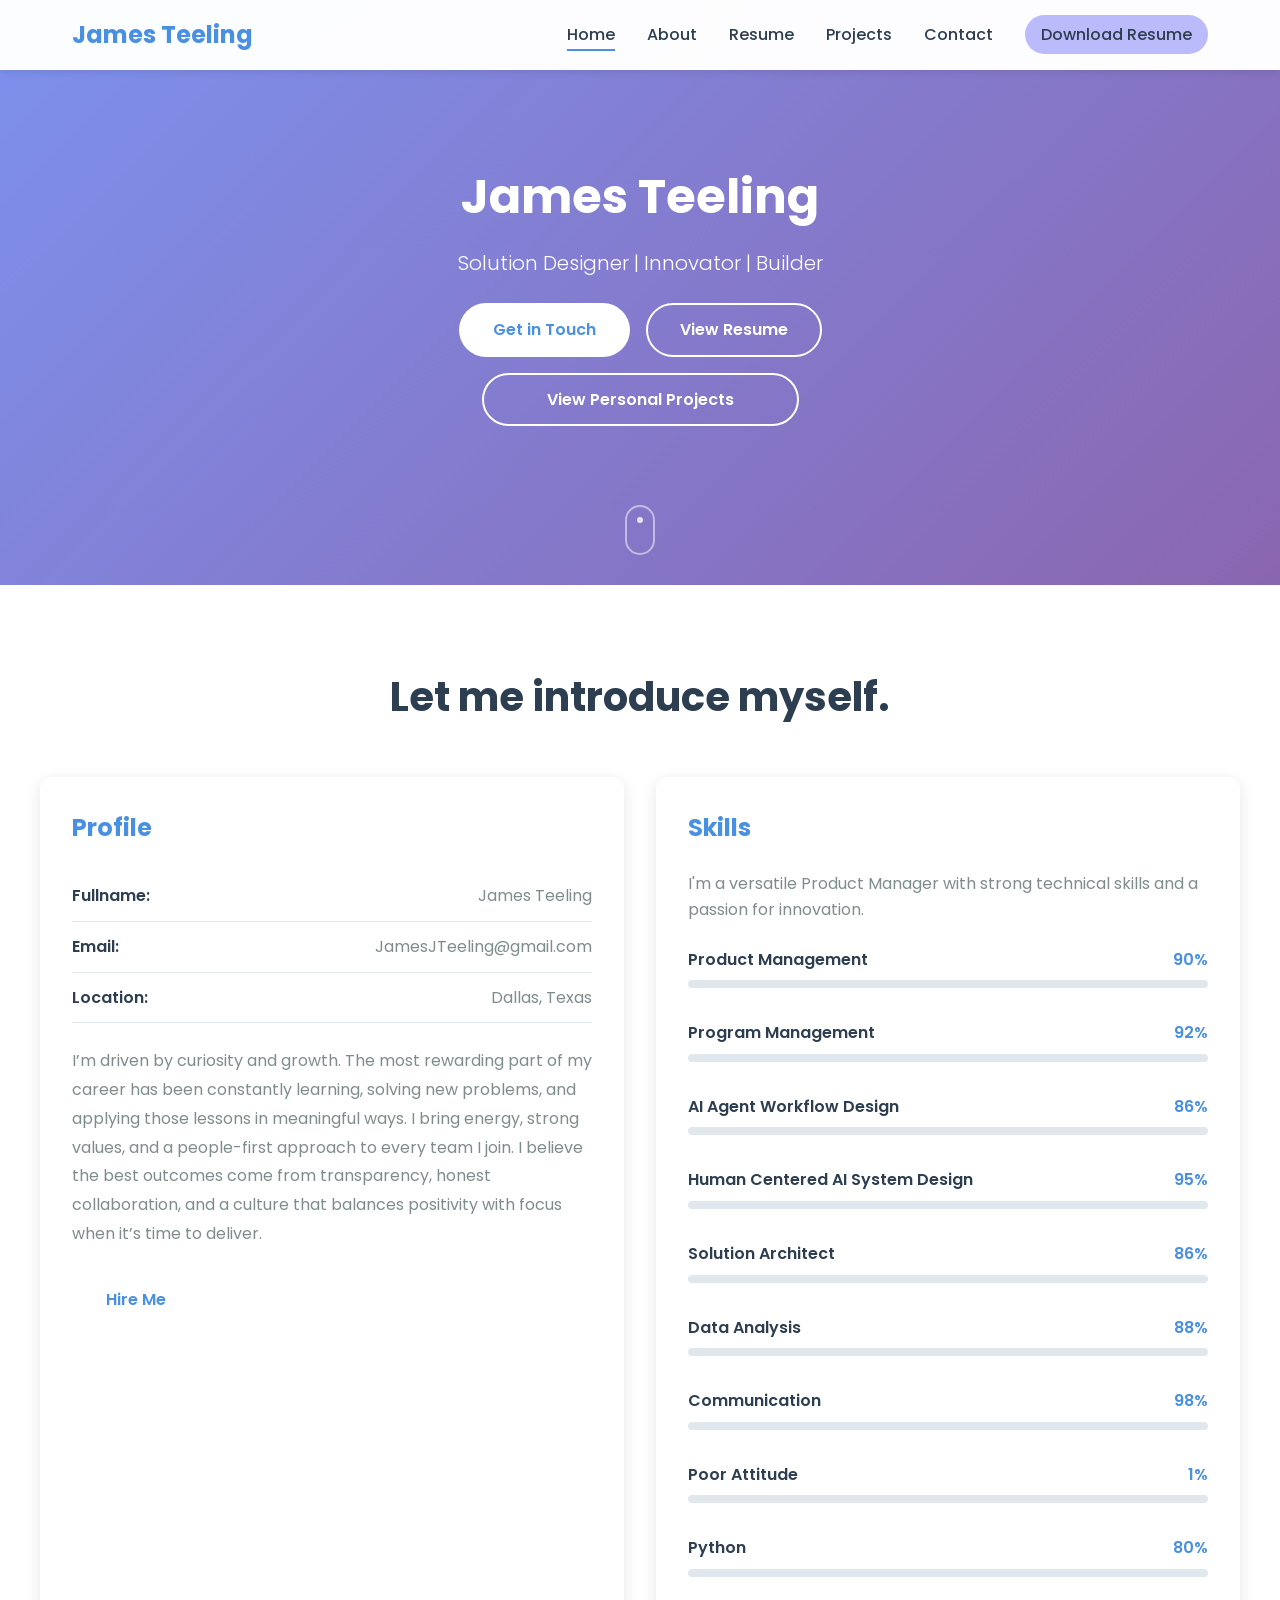
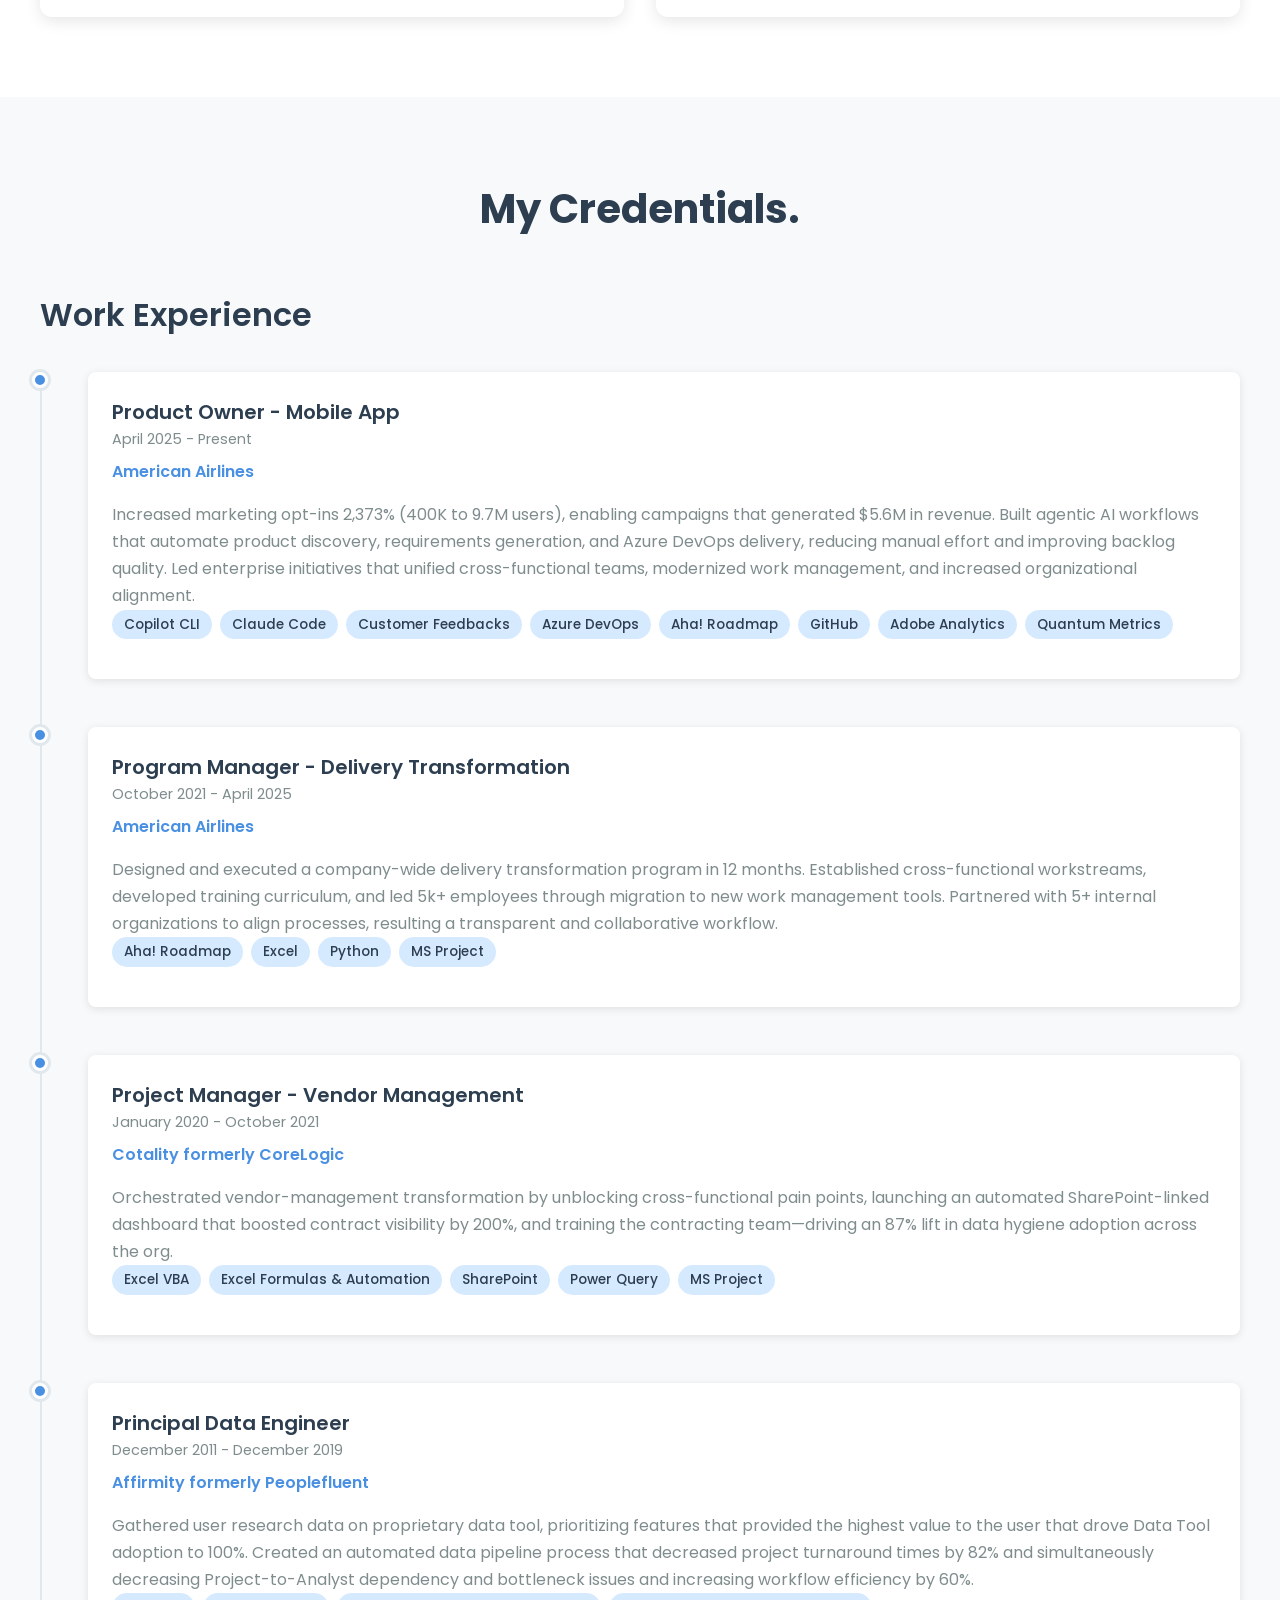
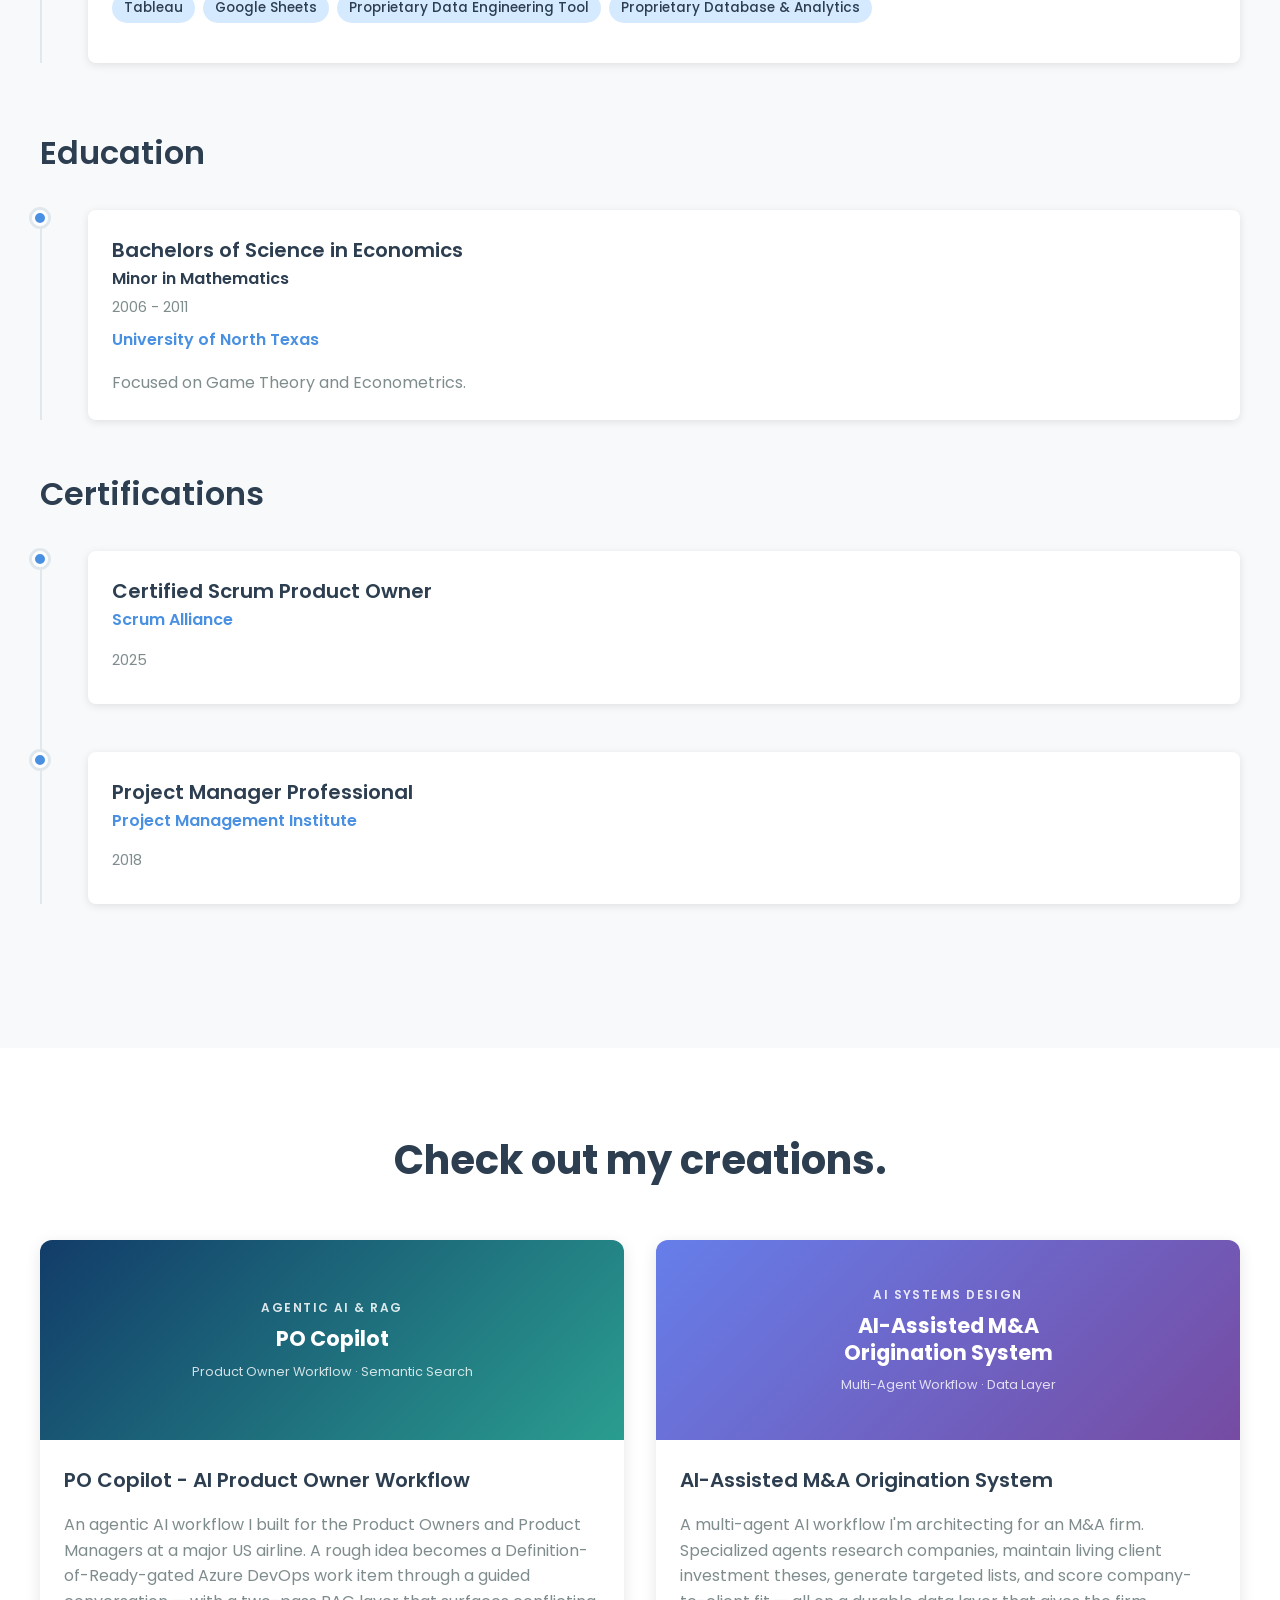
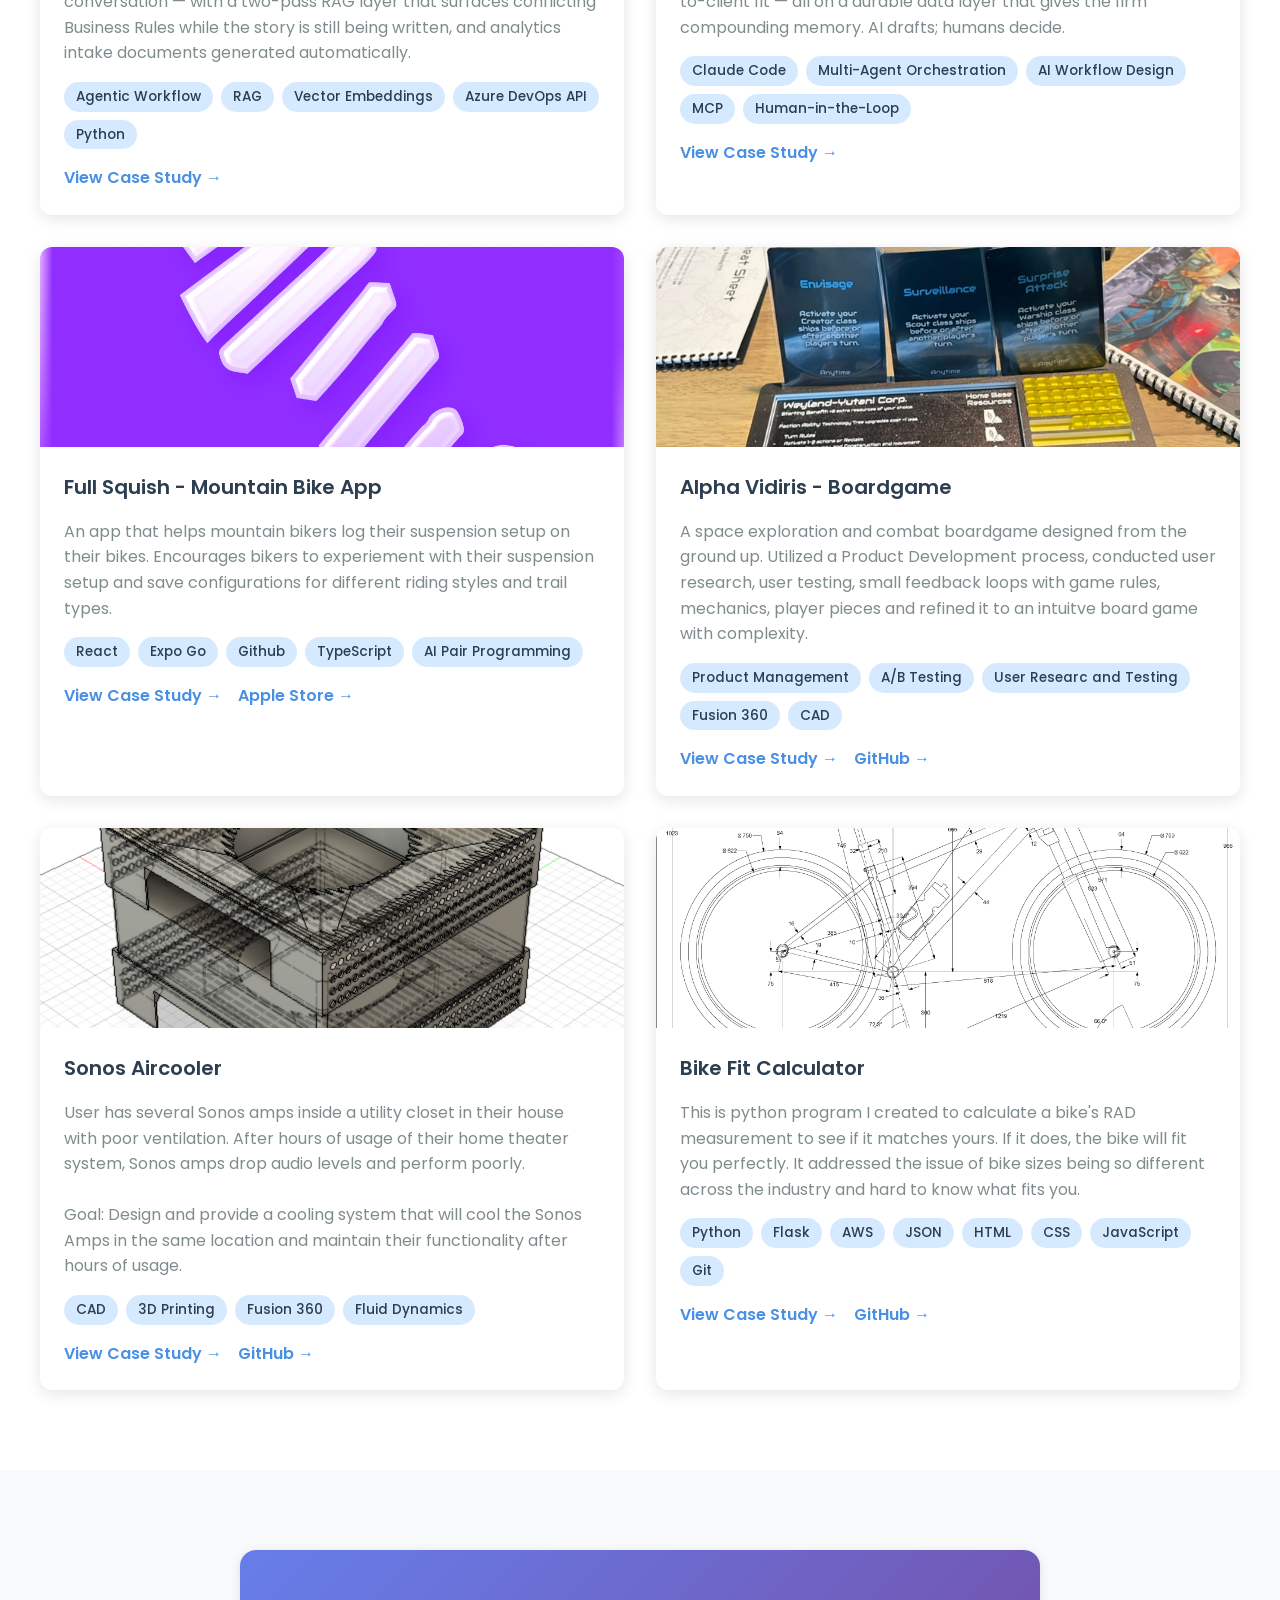
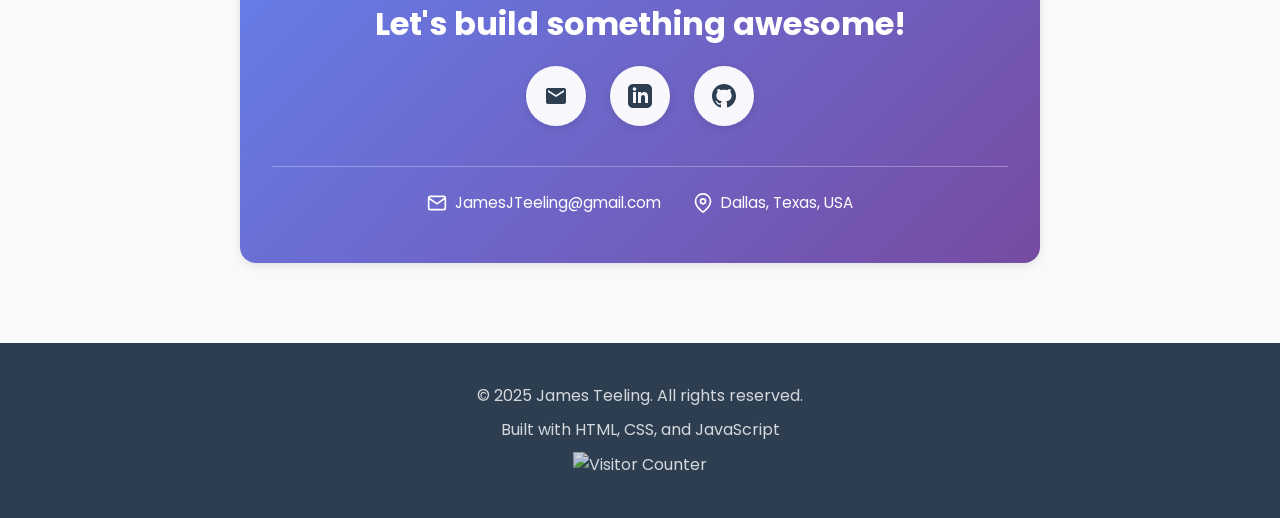
==== commit 2d7e2013: "updating portfolio with agentic po workflow" ====
--- a/index.html
+++ b/index.html
@@ -342,6 +342,32 @@
             <h2 class="section-title">Check out my creations.</h2>
             <div class="projects-grid">
                 <div class="project-card">
+                    <div class="project-image" style="display:flex; align-items:center; justify-content:center; text-align:center; padding:1.5rem; background:linear-gradient(135deg, #123c69 0%, #2a9d8f 100%);">
+                        <div class="project-text-visual">
+                            <div style="font-size:0.75rem; letter-spacing:0.12em; text-transform:uppercase; color:rgba(255,255,255,0.85); font-weight:600; margin-bottom:0.5rem;">Agentic AI &amp; RAG</div>
+                            <div style="font-size:1.3rem; font-weight:700; color:#ffffff; line-height:1.3;">PO Copilot</div>
+                            <div style="font-size:0.8rem; color:rgba(255,255,255,0.8); margin-top:0.6rem;">Product Owner Workflow · Semantic Search</div>
+                        </div>
+                    </div>
+                    <div class="project-content">
+                        <h3 class="project-title">PO Copilot - AI Product Owner Workflow</h3>
+                        <p class="project-description">
+                            An agentic AI workflow I built for the Product Owners and Product Managers at a major US airline. A rough idea becomes a Definition-of-Ready-gated Azure DevOps work item through a guided conversation — with a two-pass RAG layer that surfaces conflicting Business Rules while the story is still being written, and analytics intake documents generated automatically.
+                        </p>
+                        <div class="project-tags">
+                            <span class="tag">Agentic Workflow</span>
+                            <span class="tag">RAG</span>
+                            <span class="tag">Vector Embeddings</span>
+                            <span class="tag">Azure DevOps API</span>
+                            <span class="tag">Python</span>
+                        </div>
+                        <div class="project-links">
+                            <a href="./projects/po-copilot.html" class="project-link">View Case Study →</a>
+                        </div>
+                    </div>
+                </div>
+
+                <div class="project-card">
                     <div class="project-image" style="display:flex; align-items:center; justify-content:center; text-align:center; padding:1.5rem; background:linear-gradient(135deg, #667eea 0%, #764ba2 100%);">
                         <div class="project-text-visual">
                             <div style="font-size:0.75rem; letter-spacing:0.12em; text-transform:uppercase; color:rgba(255,255,255,0.85); font-weight:600; margin-bottom:0.5rem;">AI Systems Design</div>
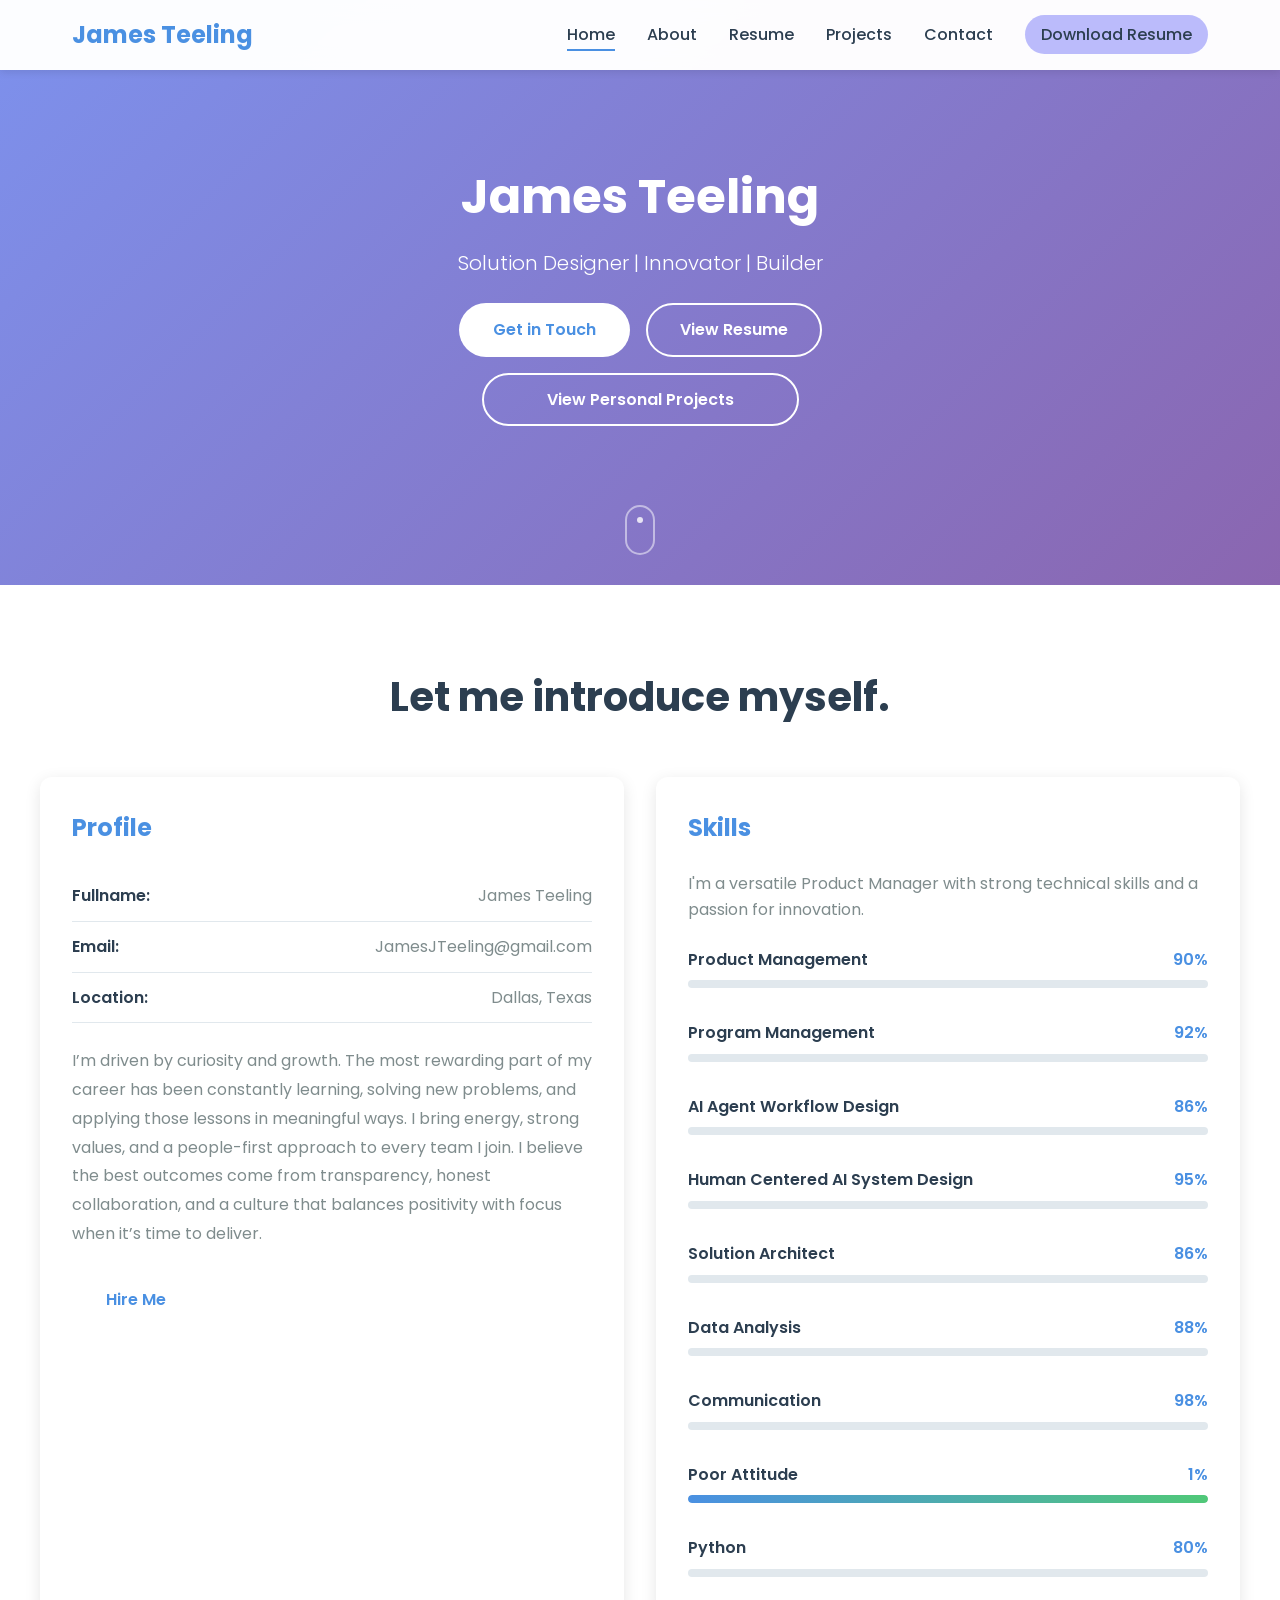
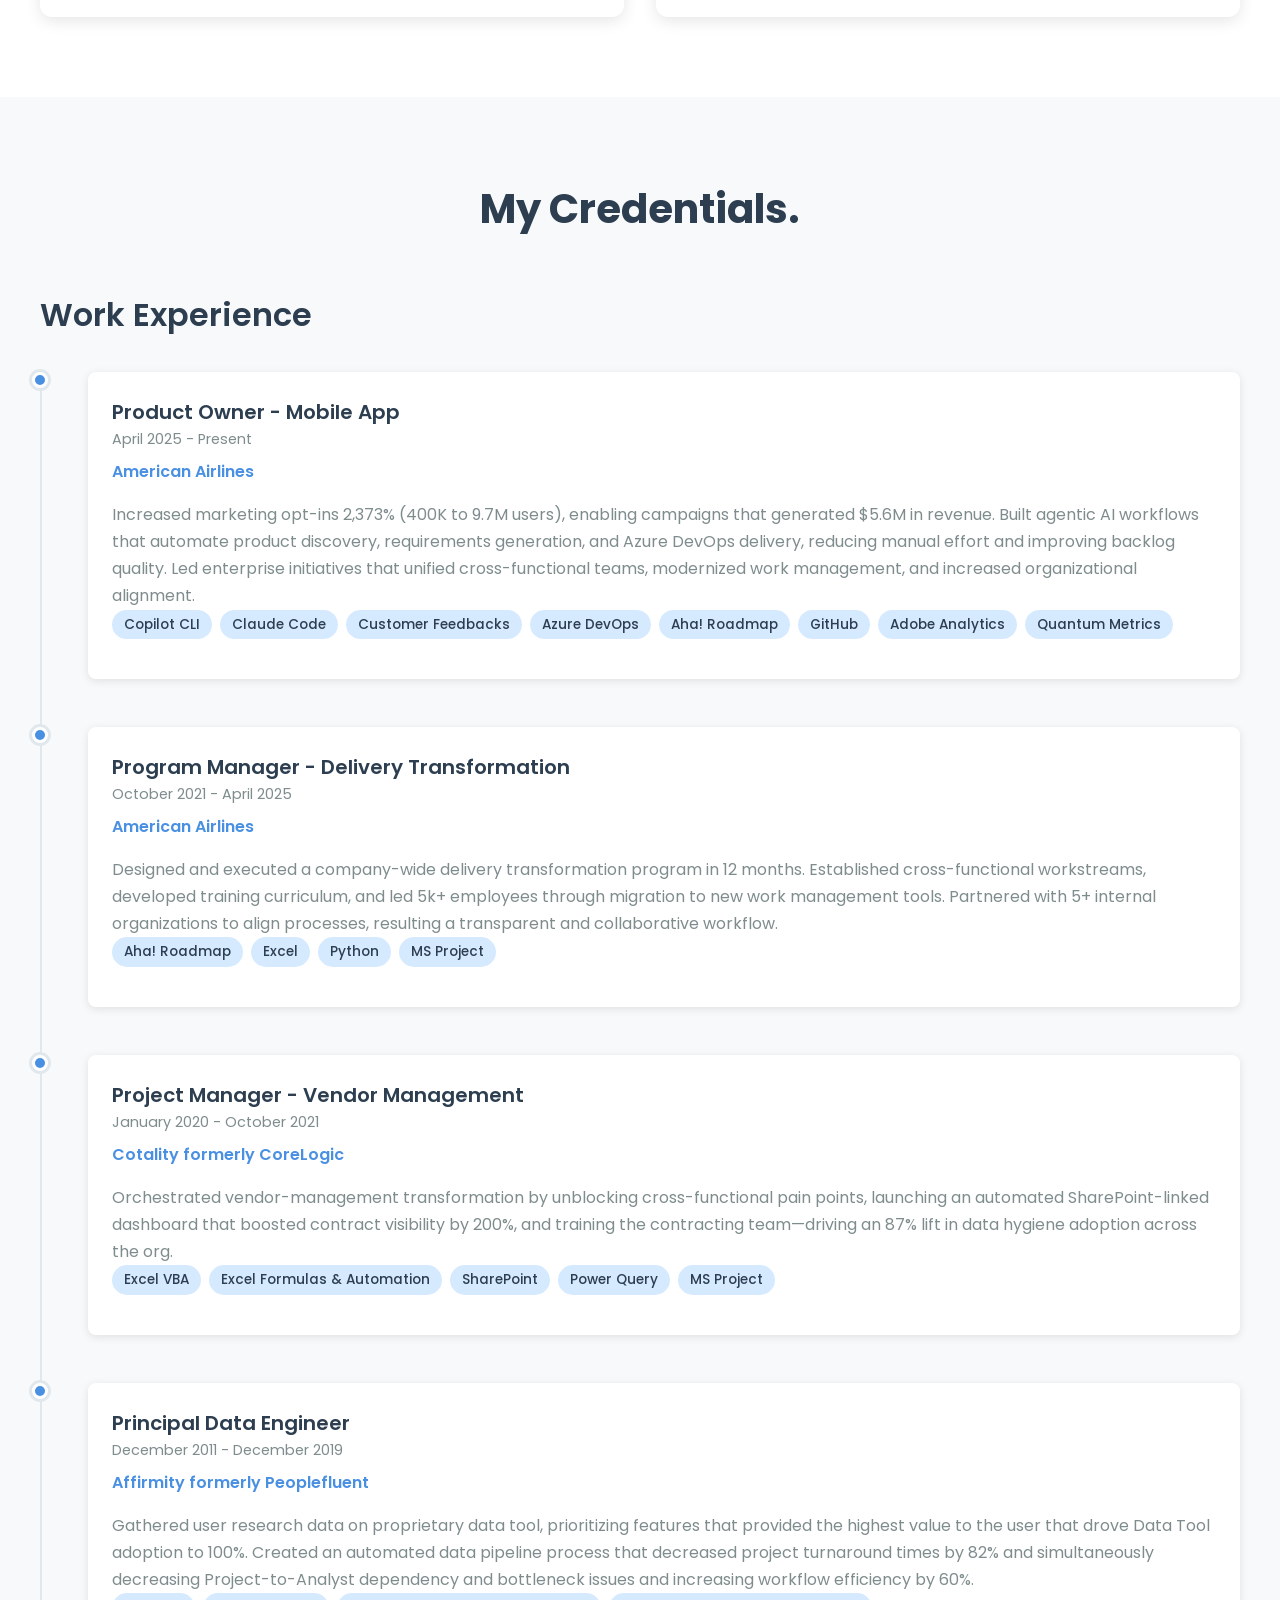
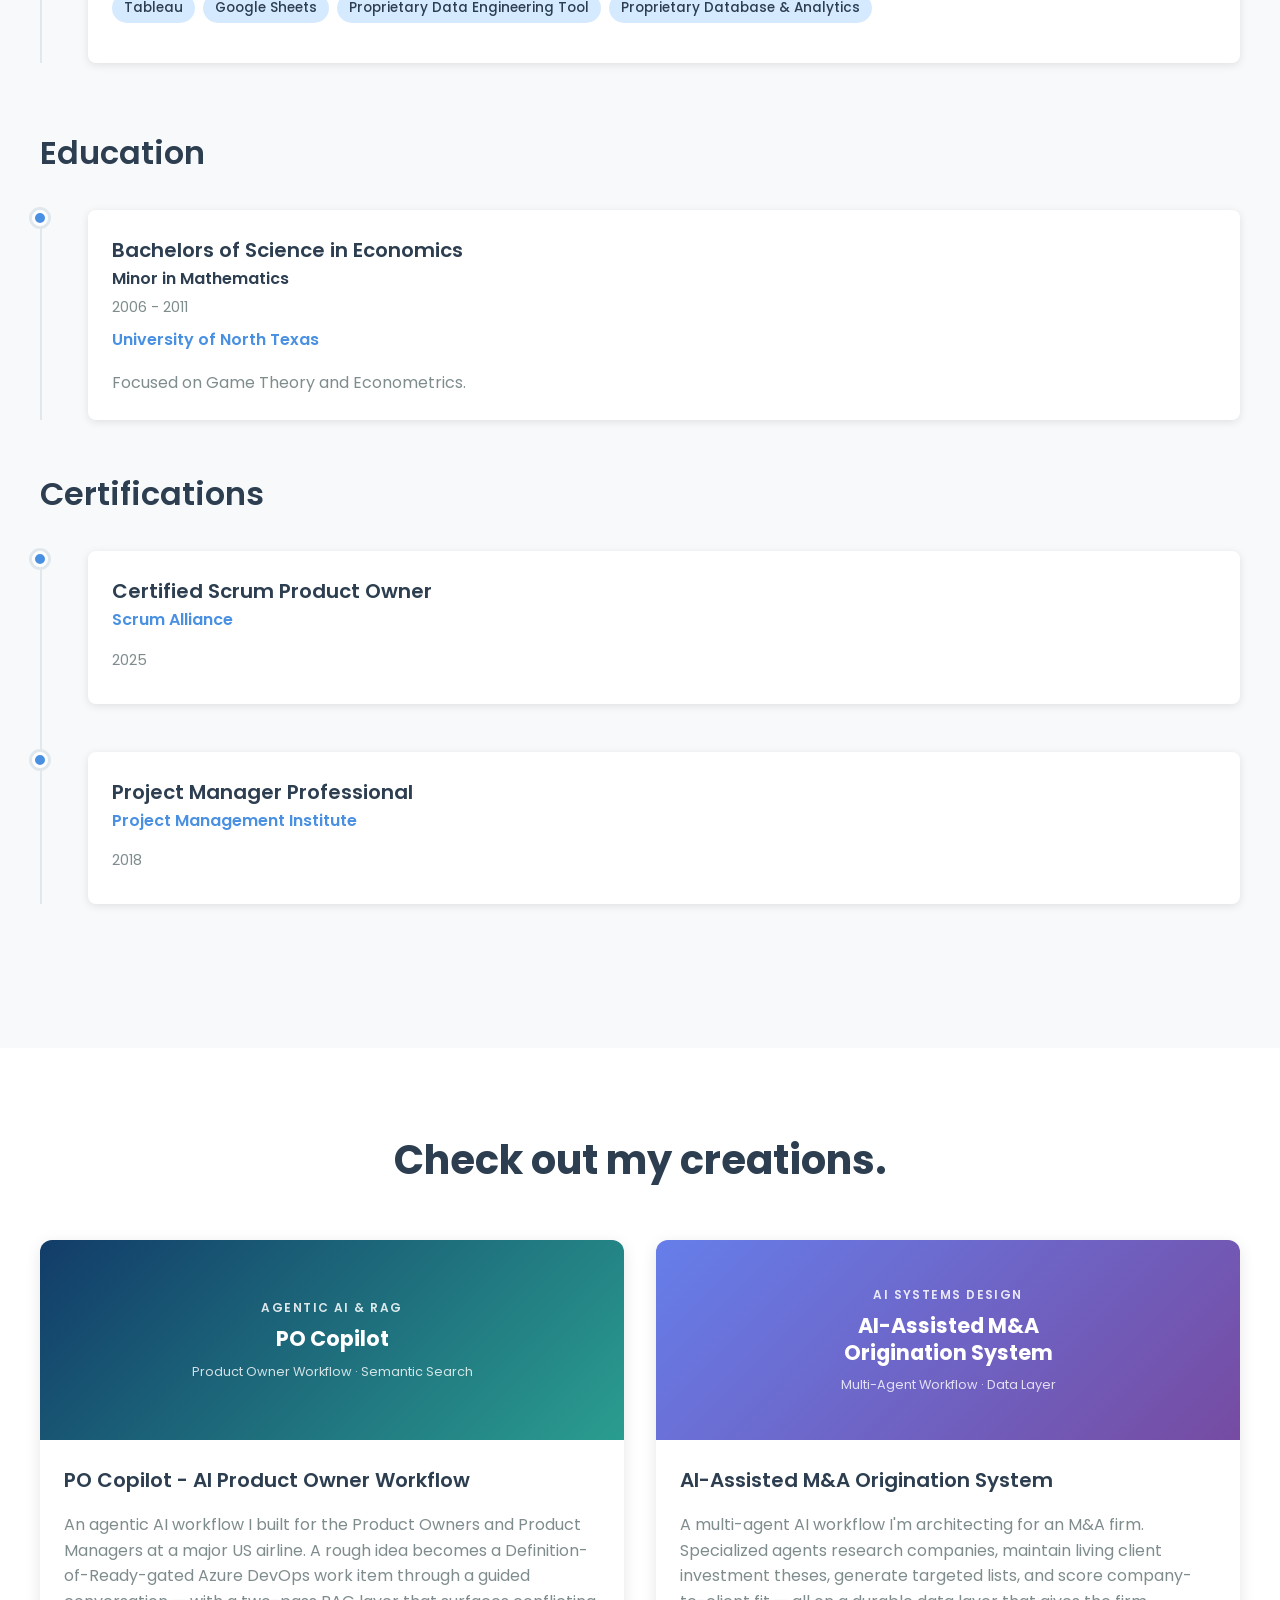
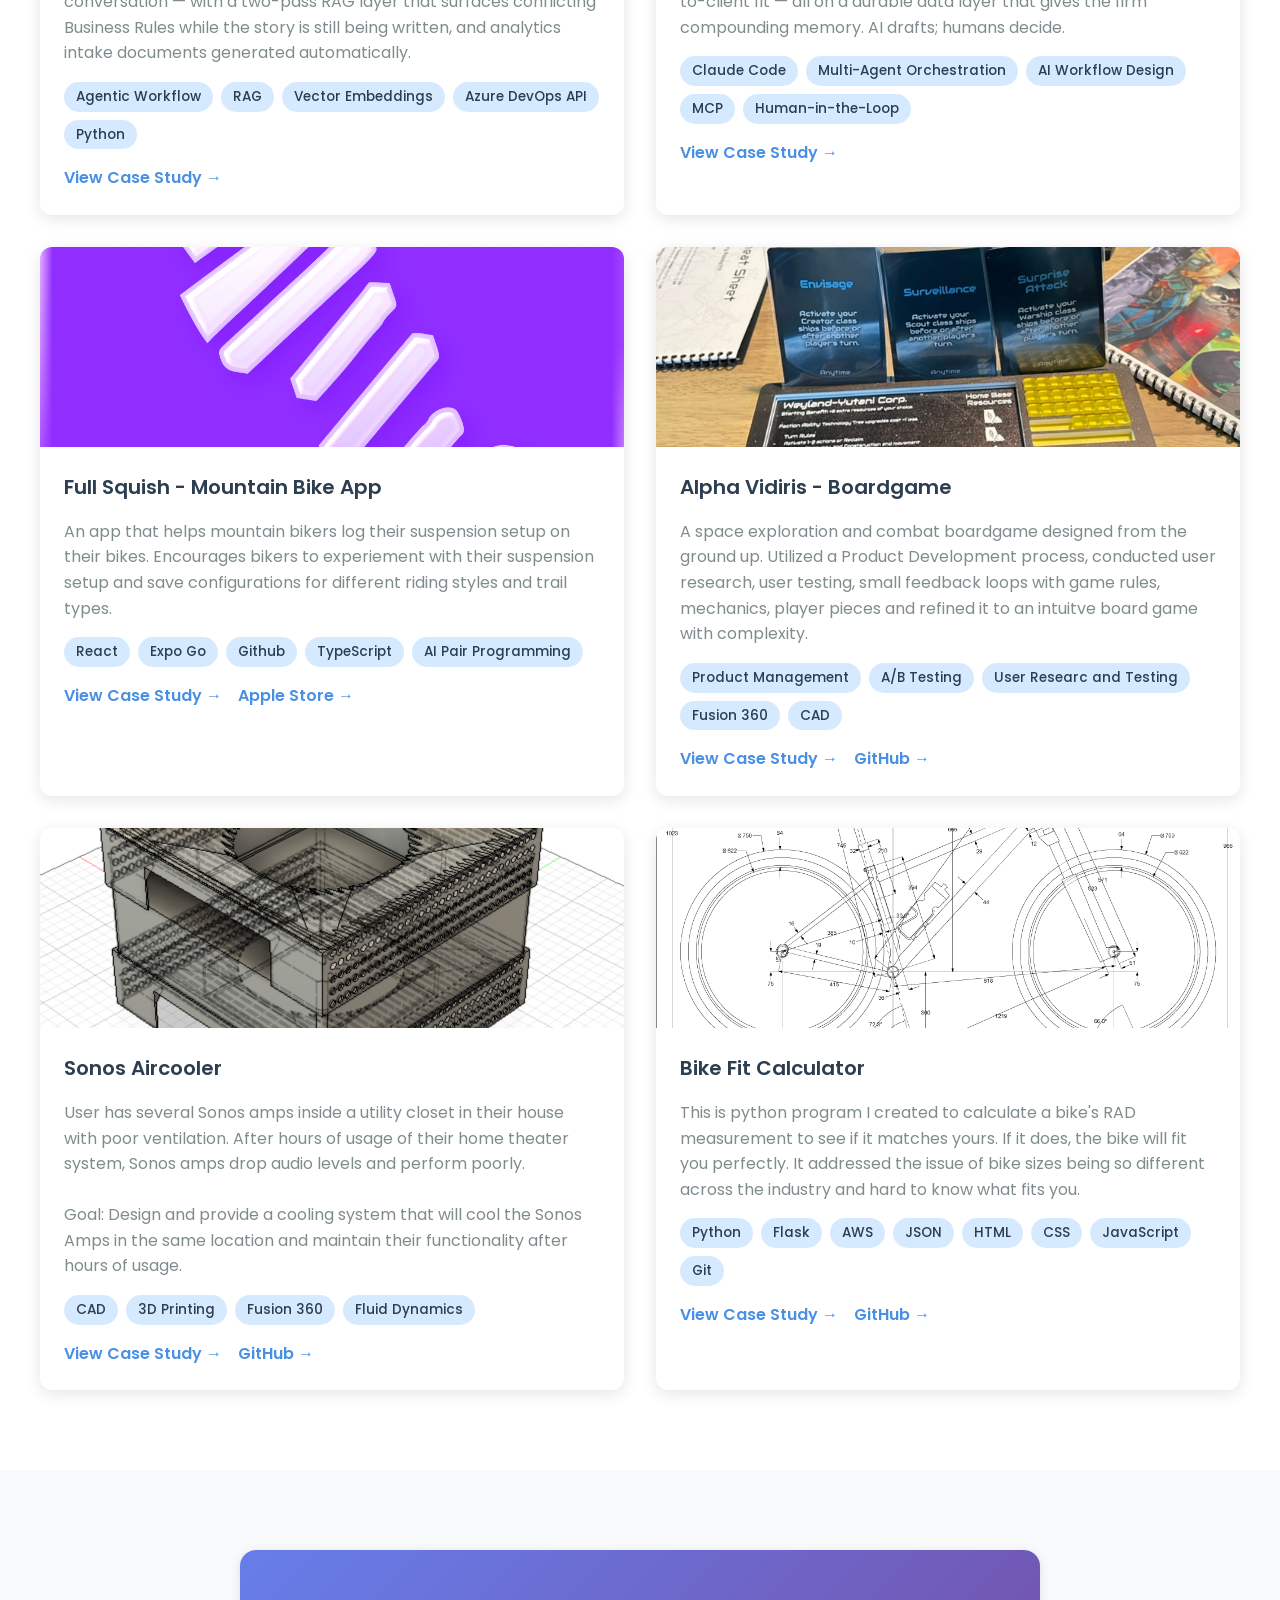
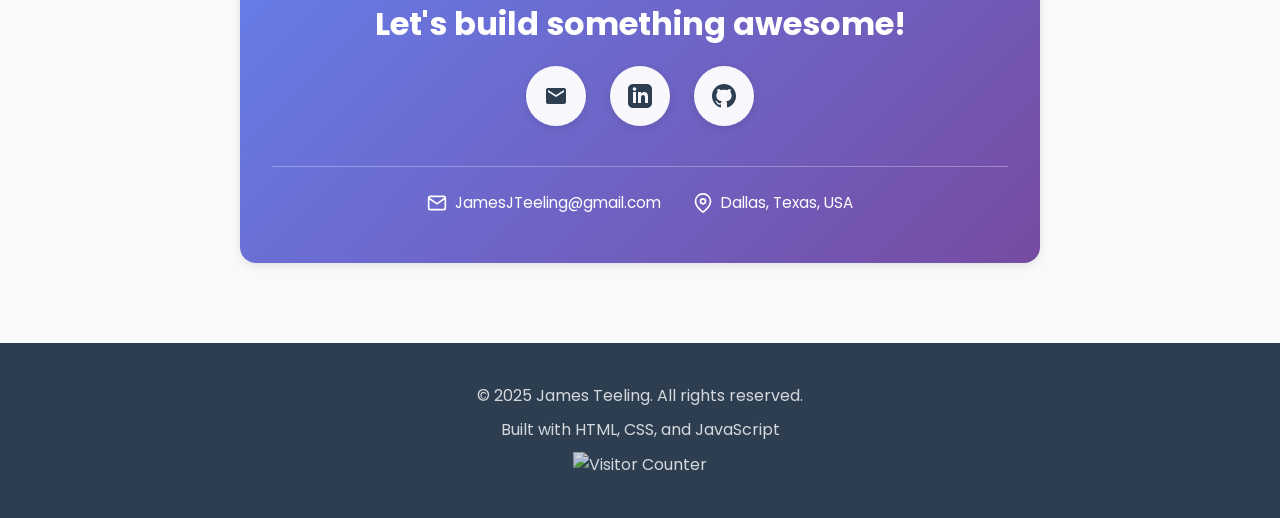
==== commit 023fa5ba: "updated reverse progress bar" ====
--- a/index.html
+++ b/index.html
@@ -159,7 +159,7 @@
                                 <span class="skill-percentage">1%</span>
                             </div>
                             <div class="skill-bar">
-                                <div class="skill-progress" style="width: 1%"></div>
+                                <div class="skill-progress" data-start="100%" style="width: 1%"></div>
                             </div>
                         </div>
                         <!-- <div class="skill-item">
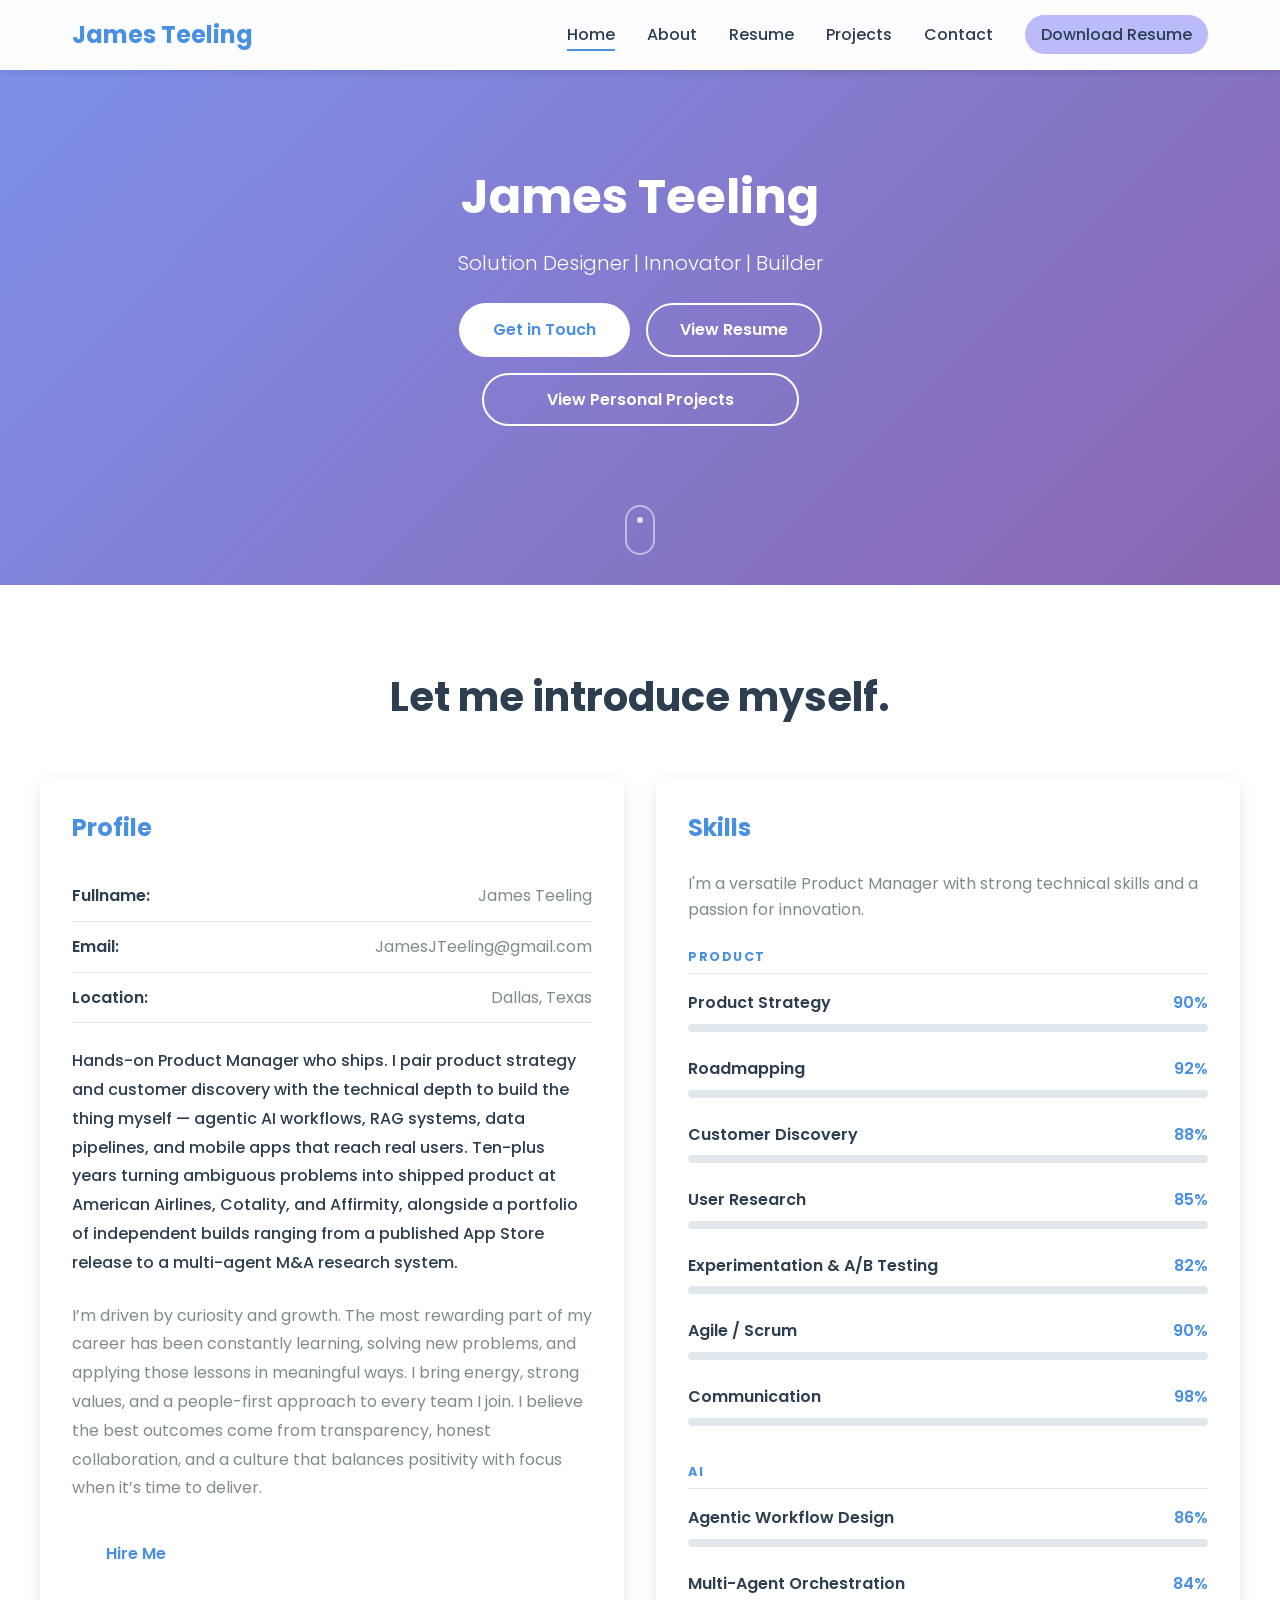
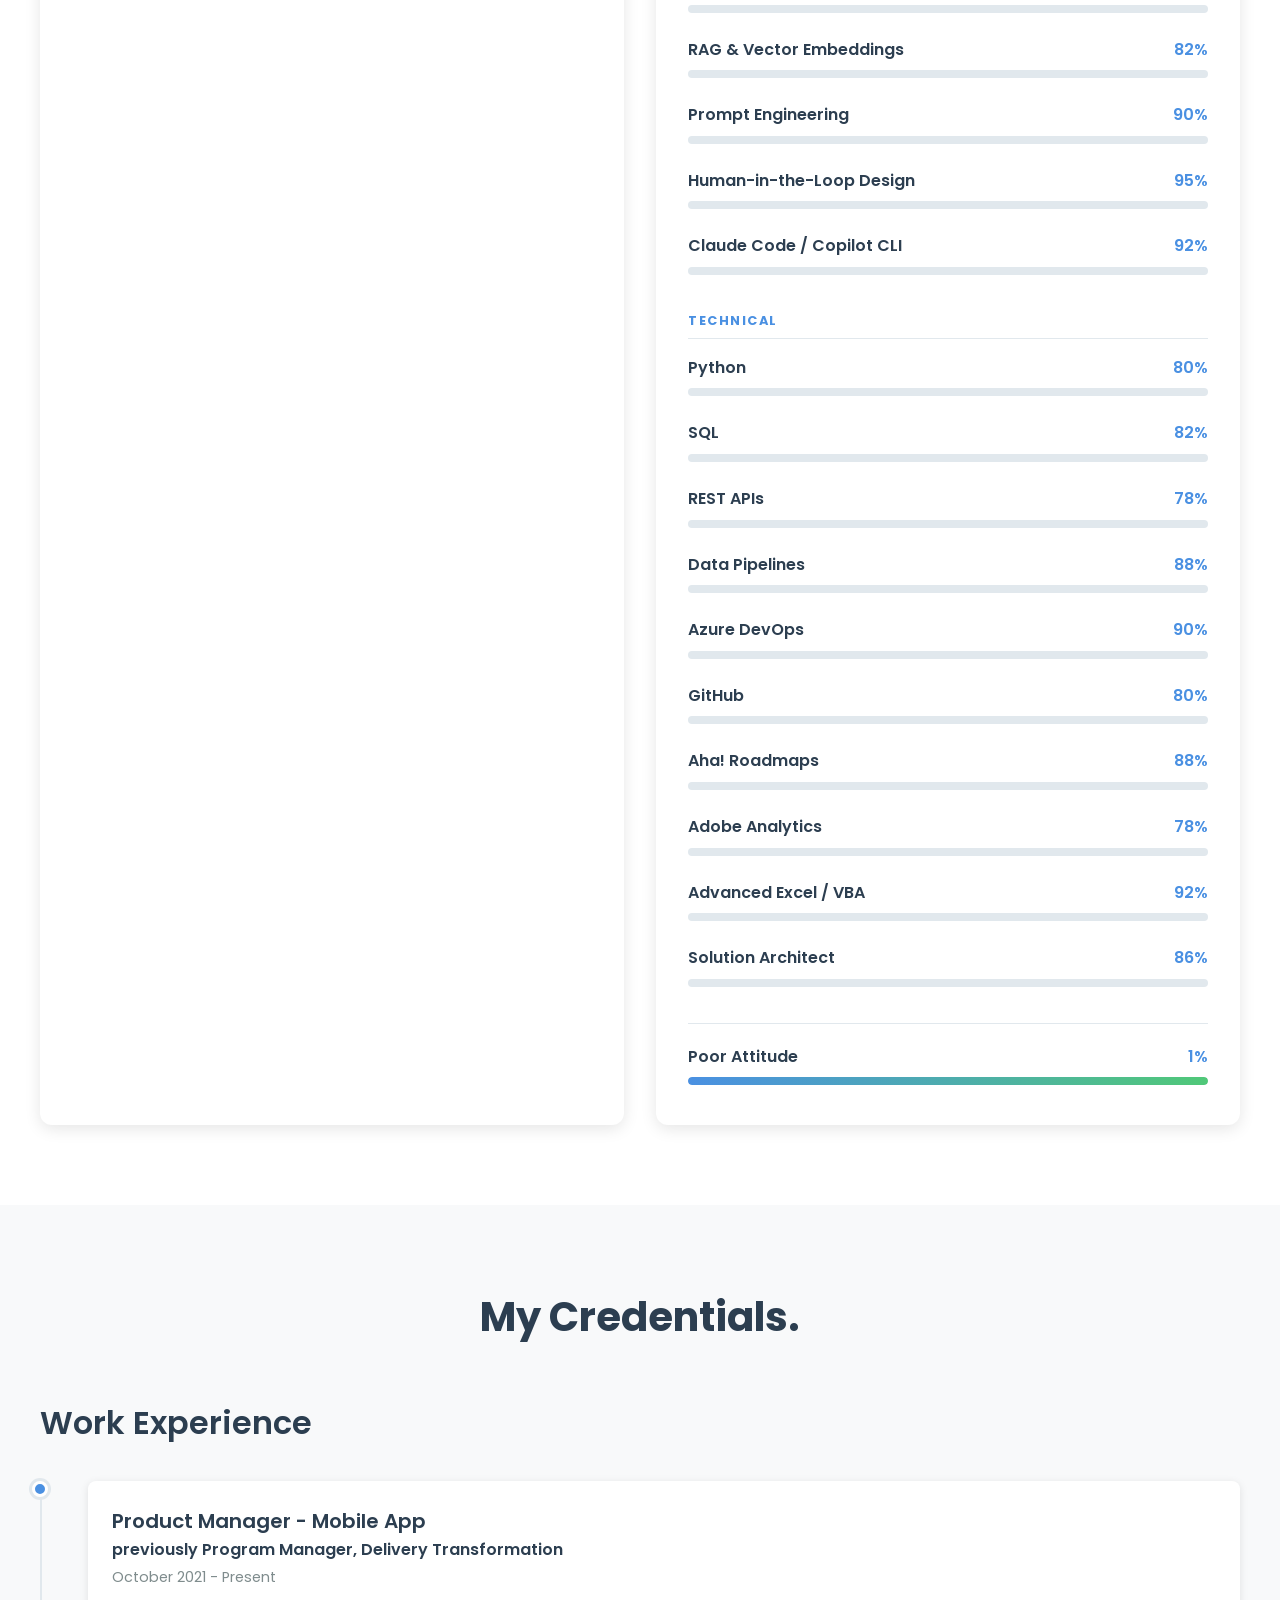
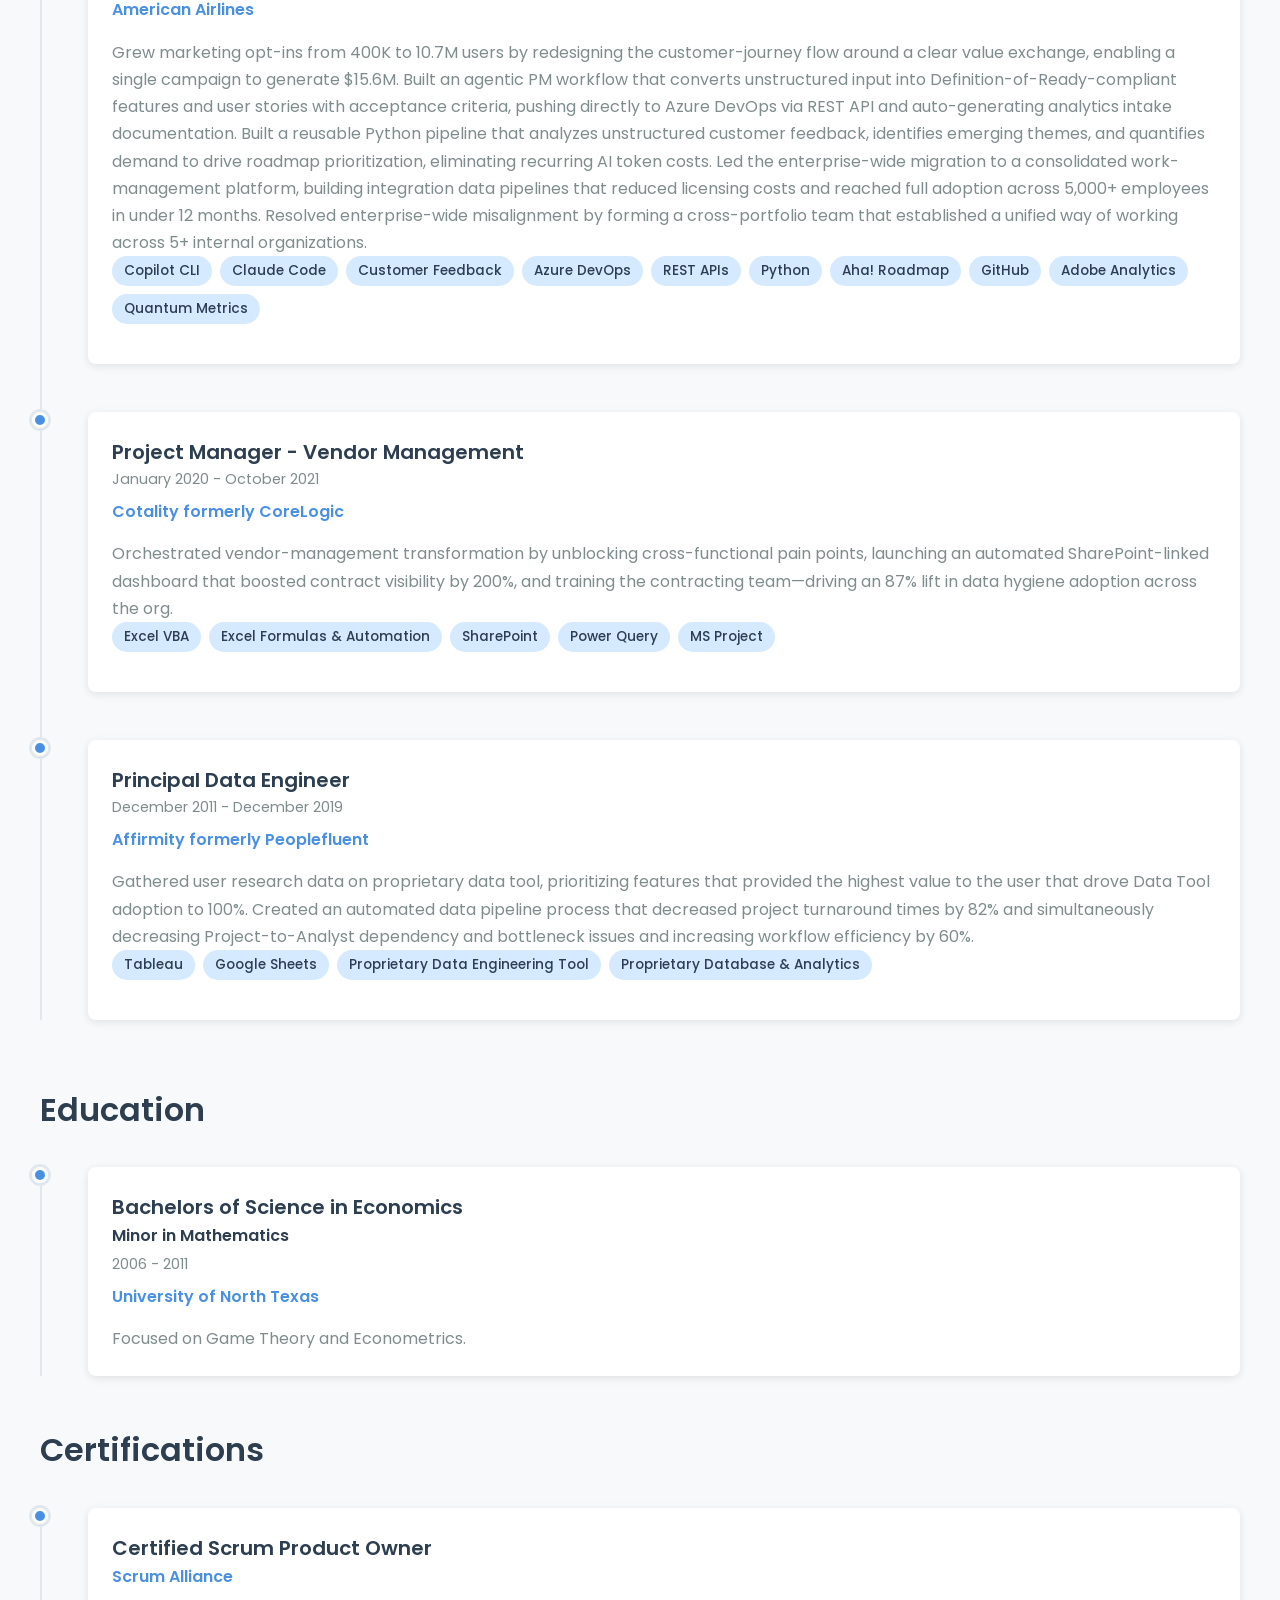
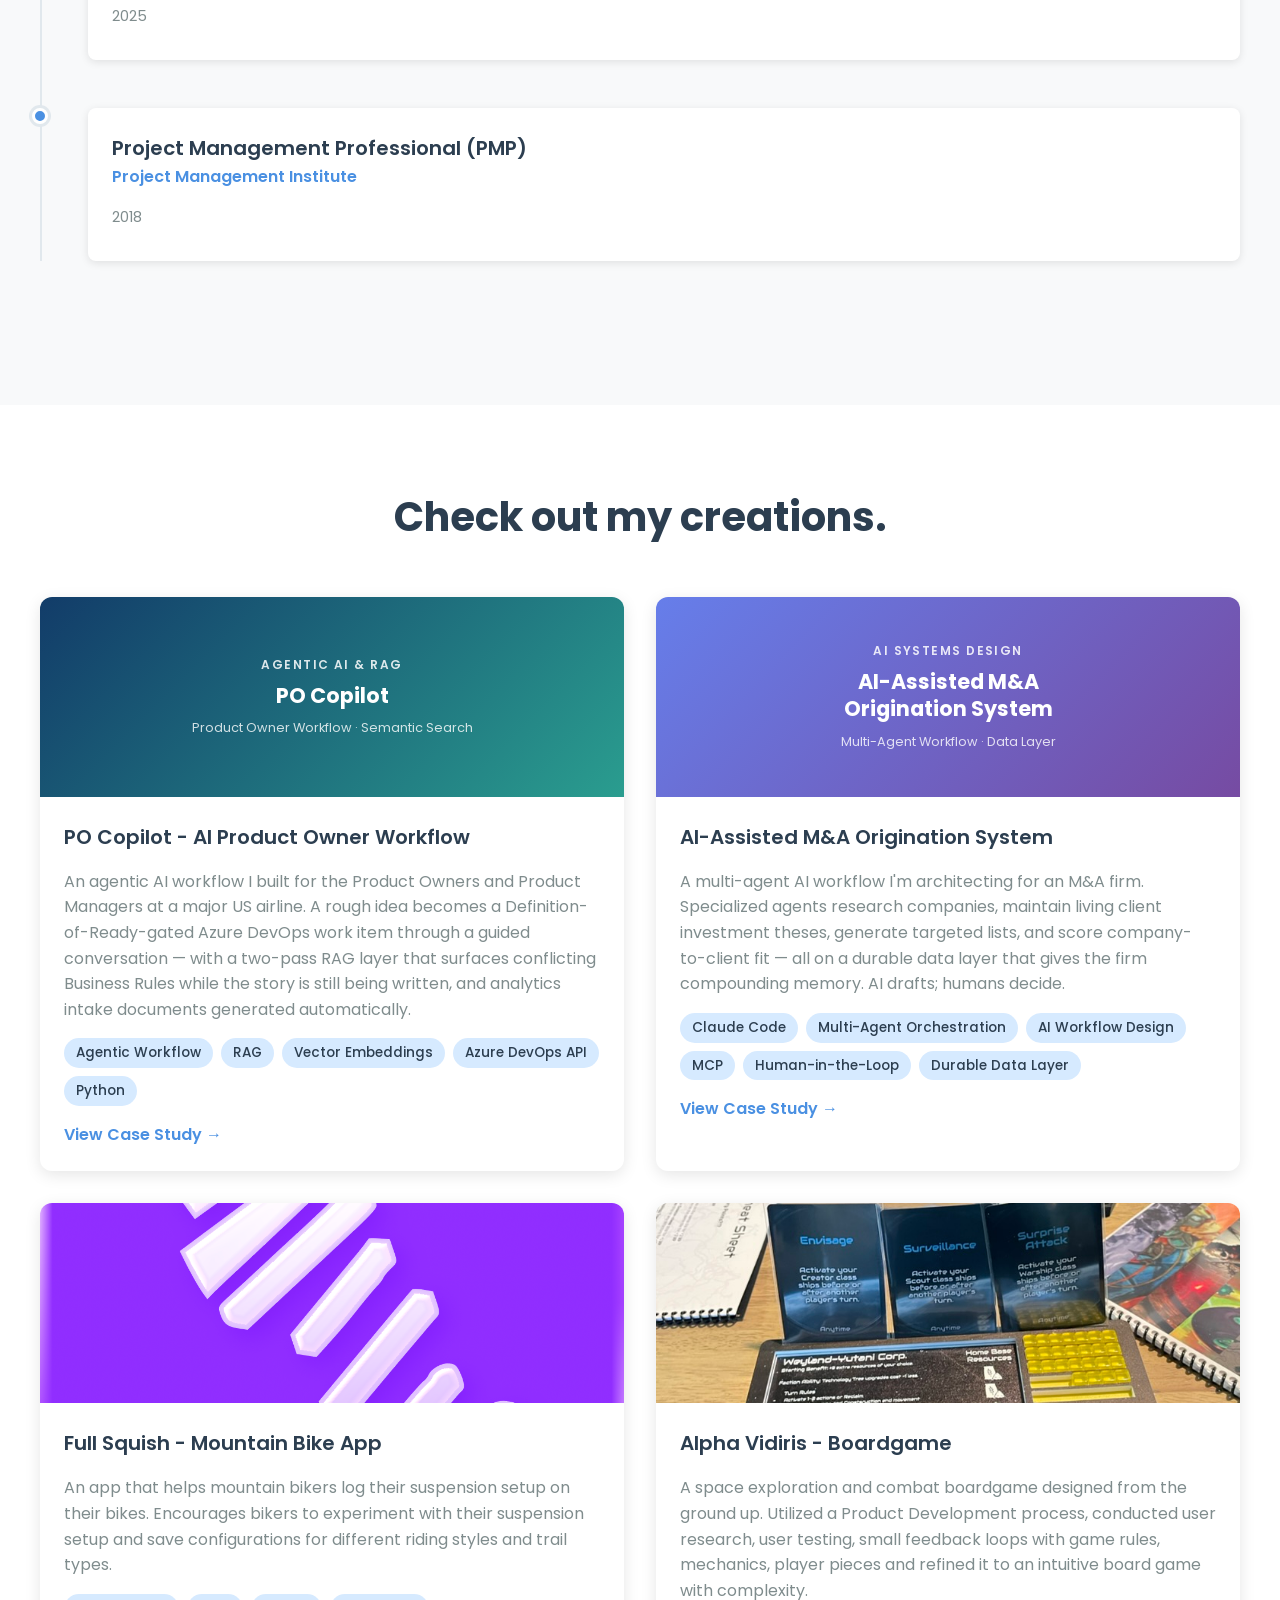
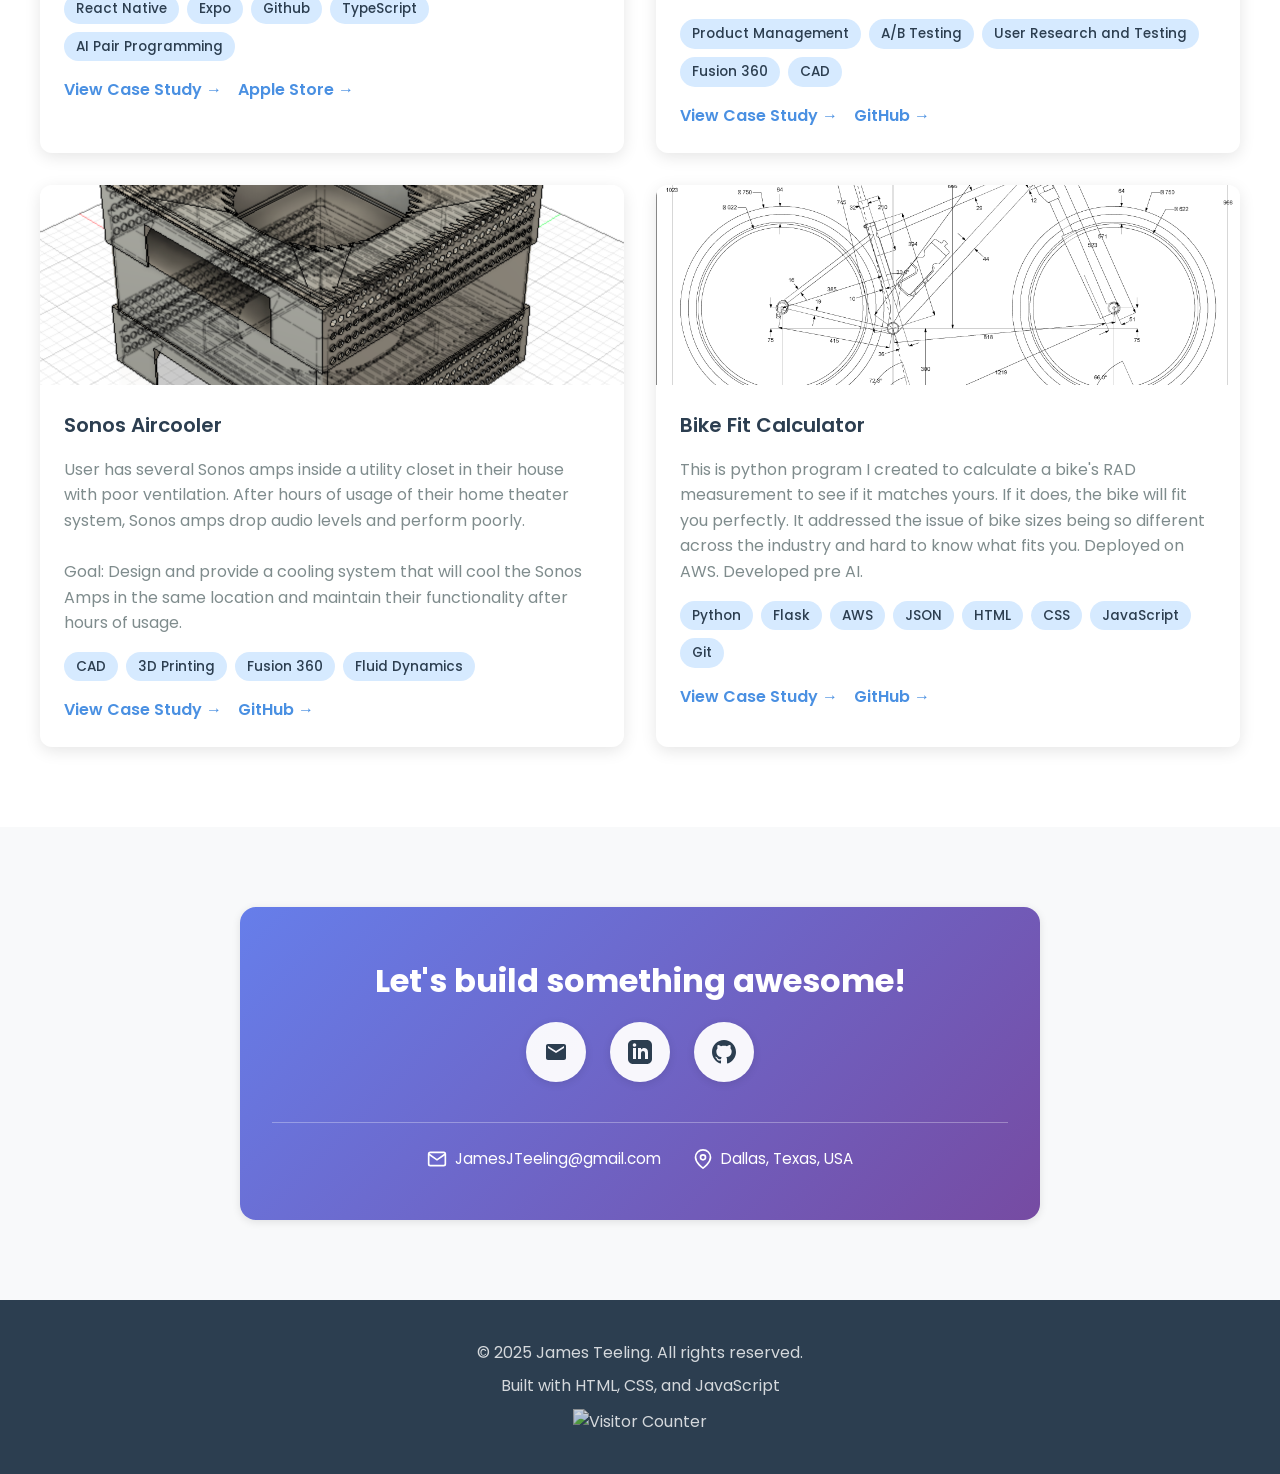
==== commit e8f7a365: "updated resume and made stopped the gaps" ====
--- a/index.html
+++ b/index.html
@@ -73,10 +73,18 @@
                             <span class="value">Dallas, Texas</span>
                         </div>
                     </div>
+                    <p class="bio bio-lead">
+                        Hands-on Product Manager who ships. I pair product strategy and customer discovery with the
+                        technical depth to build the thing myself — agentic AI workflows, RAG systems, data pipelines,
+                        and mobile apps that reach real users. Ten-plus years turning ambiguous problems into shipped
+                        product at American Airlines, Cotality, and Affirmity, alongside a portfolio of independent
+                        builds ranging from a published App Store release to a multi-agent M&amp;A research system.
+                    </p>
                     <p class="bio">
                          I’m driven by curiosity and growth. The most rewarding part of my career has been constantly learning, solving new problems, and applying those lessons in meaningful ways.
-                         I bring energy, strong values, and a people-first approach to every team I join. 
+                         I bring energy, strong values, and a people-first approach to every team I join.
                          I believe the best outcomes come from transparency, honest collaboration, and a culture that balances positivity with focus when it’s time to deliver.
+                    </p>
                     <div class="profile-buttons">
                         <a href="#contact" class="btn btn-primary">Hire Me</a>
                         <a href="./files/Teeling Resume.pdf" class="btn btn-secondary" download>Download Resume</a>
@@ -86,73 +94,233 @@
                 <div class="skills-card">
                     <h3>Skills</h3>
                     <p class="skills-intro">
-                        I'm a versatile Product Manager with strong technical skills and a passion for innovation. 
-                        
+                        I'm a versatile Product Manager with strong technical skills and a passion for innovation.
                     </p>
-                    <div class="skills-list">
-                        <div class="skill-item">
-                            <div class="skill-header">
-                                <span class="skill-name">Product Management</span>
-                                <span class="skill-percentage">90%</span>
+                    <div class="skill-groups">
+                        <div class="skill-group">
+                            <h4 class="skill-group-title">Product</h4>
+                            <div class="skills-list">
+                                <div class="skill-item">
+                                    <div class="skill-header">
+                                        <span class="skill-name">Product Strategy</span>
+                                        <span class="skill-percentage">90%</span>
+                                    </div>
+                                    <div class="skill-bar">
+                                        <div class="skill-progress" style="width: 90%"></div>
+                                    </div>
+                                </div>
+                                <div class="skill-item">
+                                    <div class="skill-header">
+                                        <span class="skill-name">Roadmapping</span>
+                                        <span class="skill-percentage">92%</span>
+                                    </div>
+                                    <div class="skill-bar">
+                                        <div class="skill-progress" style="width: 92%"></div>
+                                    </div>
+                                </div>
+                                <div class="skill-item">
+                                    <div class="skill-header">
+                                        <span class="skill-name">Customer Discovery</span>
+                                        <span class="skill-percentage">88%</span>
+                                    </div>
+                                    <div class="skill-bar">
+                                        <div class="skill-progress" style="width: 88%"></div>
+                                    </div>
+                                </div>
+                                <div class="skill-item">
+                                    <div class="skill-header">
+                                        <span class="skill-name">User Research</span>
+                                        <span class="skill-percentage">85%</span>
+                                    </div>
+                                    <div class="skill-bar">
+                                        <div class="skill-progress" style="width: 85%"></div>
+                                    </div>
+                                </div>
+                                <div class="skill-item">
+                                    <div class="skill-header">
+                                        <span class="skill-name">Experimentation &amp; A/B Testing</span>
+                                        <span class="skill-percentage">82%</span>
+                                    </div>
+                                    <div class="skill-bar">
+                                        <div class="skill-progress" style="width: 82%"></div>
+                                    </div>
+                                </div>
+                                <div class="skill-item">
+                                    <div class="skill-header">
+                                        <span class="skill-name">Agile / Scrum</span>
+                                        <span class="skill-percentage">90%</span>
+                                    </div>
+                                    <div class="skill-bar">
+                                        <div class="skill-progress" style="width: 90%"></div>
+                                    </div>
+                                </div>
+                                <div class="skill-item">
+                                    <div class="skill-header">
+                                        <span class="skill-name">Communication</span>
+                                        <span class="skill-percentage">98%</span>
+                                    </div>
+                                    <div class="skill-bar">
+                                        <div class="skill-progress" style="width: 98%"></div>
+                                    </div>
+                                </div>
                             </div>
-                            <div class="skill-bar">
-                                <div class="skill-progress" style="width: 90%"></div>
+                        </div>
+                        <div class="skill-group">
+                            <h4 class="skill-group-title">AI</h4>
+                            <div class="skills-list">
+                                <div class="skill-item">
+                                    <div class="skill-header">
+                                        <span class="skill-name">Agentic Workflow Design</span>
+                                        <span class="skill-percentage">86%</span>
+                                    </div>
+                                    <div class="skill-bar">
+                                        <div class="skill-progress" style="width: 86%"></div>
+                                    </div>
+                                </div>
+                                <div class="skill-item">
+                                    <div class="skill-header">
+                                        <span class="skill-name">Multi-Agent Orchestration</span>
+                                        <span class="skill-percentage">84%</span>
+                                    </div>
+                                    <div class="skill-bar">
+                                        <div class="skill-progress" style="width: 84%"></div>
+                                    </div>
+                                </div>
+                                <div class="skill-item">
+                                    <div class="skill-header">
+                                        <span class="skill-name">RAG &amp; Vector Embeddings</span>
+                                        <span class="skill-percentage">82%</span>
+                                    </div>
+                                    <div class="skill-bar">
+                                        <div class="skill-progress" style="width: 82%"></div>
+                                    </div>
+                                </div>
+                                <div class="skill-item">
+                                    <div class="skill-header">
+                                        <span class="skill-name">Prompt Engineering</span>
+                                        <span class="skill-percentage">90%</span>
+                                    </div>
+                                    <div class="skill-bar">
+                                        <div class="skill-progress" style="width: 90%"></div>
+                                    </div>
+                                </div>
+                                <div class="skill-item">
+                                    <div class="skill-header">
+                                        <span class="skill-name">Human-in-the-Loop Design</span>
+                                        <span class="skill-percentage">95%</span>
+                                    </div>
+                                    <div class="skill-bar">
+                                        <div class="skill-progress" style="width: 95%"></div>
+                                    </div>
+                                </div>
+                                <div class="skill-item">
+                                    <div class="skill-header">
+                                        <span class="skill-name">Claude Code / Copilot CLI</span>
+                                        <span class="skill-percentage">92%</span>
+                                    </div>
+                                    <div class="skill-bar">
+                                        <div class="skill-progress" style="width: 92%"></div>
+                                    </div>
+                                </div>
                             </div>
                         </div>
-                        <div class="skill-item">
-                            <div class="skill-header">
-                                <span class="skill-name">Program Management</span>
-                                <span class="skill-percentage">92%</span>
+                        <div class="skill-group">
+                            <h4 class="skill-group-title">Technical</h4>
+                            <div class="skills-list">
+                                <div class="skill-item">
+                                    <div class="skill-header">
+                                        <span class="skill-name">Python</span>
+                                        <span class="skill-percentage">80%</span>
+                                    </div>
+                                    <div class="skill-bar">
+                                        <div class="skill-progress" style="width: 80%"></div>
+                                    </div>
+                                </div>
+                                <div class="skill-item">
+                                    <div class="skill-header">
+                                        <span class="skill-name">SQL</span>
+                                        <span class="skill-percentage">82%</span>
+                                    </div>
+                                    <div class="skill-bar">
+                                        <div class="skill-progress" style="width: 82%"></div>
+                                    </div>
+                                </div>
+                                <div class="skill-item">
+                                    <div class="skill-header">
+                                        <span class="skill-name">REST APIs</span>
+                                        <span class="skill-percentage">78%</span>
+                                    </div>
+                                    <div class="skill-bar">
+                                        <div class="skill-progress" style="width: 78%"></div>
+                                    </div>
+                                </div>
+                                <div class="skill-item">
+                                    <div class="skill-header">
+                                        <span class="skill-name">Data Pipelines</span>
+                                        <span class="skill-percentage">88%</span>
+                                    </div>
+                                    <div class="skill-bar">
+                                        <div class="skill-progress" style="width: 88%"></div>
+                                    </div>
+                                </div>
+                                <div class="skill-item">
+                                    <div class="skill-header">
+                                        <span class="skill-name">Azure DevOps</span>
+                                        <span class="skill-percentage">90%</span>
+                                    </div>
+                                    <div class="skill-bar">
+                                        <div class="skill-progress" style="width: 90%"></div>
+                                    </div>
+                                </div>
+                                <div class="skill-item">
+                                    <div class="skill-header">
+                                        <span class="skill-name">GitHub</span>
+                                        <span class="skill-percentage">80%</span>
+                                    </div>
+                                    <div class="skill-bar">
+                                        <div class="skill-progress" style="width: 80%"></div>
+                                    </div>
+                                </div>
+                                <div class="skill-item">
+                                    <div class="skill-header">
+                                        <span class="skill-name">Aha! Roadmaps</span>
+                                        <span class="skill-percentage">88%</span>
+                                    </div>
+                                    <div class="skill-bar">
+                                        <div class="skill-progress" style="width: 88%"></div>
+                                    </div>
+                                </div>
+                                <div class="skill-item">
+                                    <div class="skill-header">
+                                        <span class="skill-name">Adobe Analytics</span>
+                                        <span class="skill-percentage">78%</span>
+                                    </div>
+                                    <div class="skill-bar">
+                                        <div class="skill-progress" style="width: 78%"></div>
+                                    </div>
+                                </div>
+                                <div class="skill-item">
+                                    <div class="skill-header">
+                                        <span class="skill-name">Advanced Excel / VBA</span>
+                                        <span class="skill-percentage">92%</span>
+                                    </div>
+                                    <div class="skill-bar">
+                                        <div class="skill-progress" style="width: 92%"></div>
+                                    </div>
+                                </div>
+                                <div class="skill-item">
+                                    <div class="skill-header">
+                                        <span class="skill-name">Solution Architect</span>
+                                        <span class="skill-percentage">86%</span>
+                                    </div>
+                                    <div class="skill-bar">
+                                        <div class="skill-progress" style="width: 86%"></div>
+                                    </div>
+                                </div>
                             </div>
-                            <div class="skill-bar">
-                                <div class="skill-progress" style="width:92%"></div>
-                            </div>
-                        </div>
-                        <div class="skill-item">
-                            <div class="skill-header">
-                                <span class="skill-name">AI Agent Workflow Design</span>
-                                <span class="skill-percentage">86%</span>
-                            </div>
-                            <div class="skill-bar">
-                                <div class="skill-progress" style="width: 86%"></div>
-                            </div>
-                        </div>
-                        <div class="skill-item">
-                            <div class="skill-header">
-                                <span class="skill-name">Human Centered AI System Design</span>
-                                <span class="skill-percentage">95%</span>
-                            </div>
-                            <div class="skill-bar">
-                                <div class="skill-progress" style="width: 95%"></div>
-                            </div>
-                        </div>
-                        <div class="skill-item">
-                            <div class="skill-header">
-                                <span class="skill-name">Solution Architect</span>
-                                <span class="skill-percentage">86%</span>
-                            </div>
-                            <div class="skill-bar">
-                                <div class="skill-progress" style="width: 86%"></div>
-                            </div>
-                        </div>
-                        <div class="skill-item">
-                            <div class="skill-header">
-                                <span class="skill-name">Data Analysis</span>
-                                <span class="skill-percentage">88%</span>
-                            </div>
-                            <div class="skill-bar">
-                                <div class="skill-progress" style="width: 88%"></div>
-                            </div>
-                        </div>
-                        <div class="skill-item">
-                            <div class="skill-header">
-                                <span class="skill-name">Communication</span>
-                                <span class="skill-percentage">98%</span>
-                            </div>
-                            <div class="skill-bar">
-                                <div class="skill-progress" style="width: 98%"></div>
-                            </div>
-                        </div>
+                        </div>
+                    </div>
+                    <div class="skills-list skills-list--single">
                         <div class="skill-item">
                             <div class="skill-header">
                                 <span class="skill-name">Poor Attitude</span>
@@ -160,25 +328,6 @@
                             </div>
                             <div class="skill-bar">
                                 <div class="skill-progress" data-start="100%" style="width: 1%"></div>
-                            </div>
-                        </div>
-                        <!-- <div class="skill-item">
-                            <div class="skill-header">
-                                <span class="skill-name">SQL/Databases</span>
-                                <span class="skill-percentage">82%</span>
-                            </div>
-                            <div class="skill-bar">
-                                <div class="skill-progress" style="width: 82%"></div>
-                            </div>
-                        </div> -->
-                        
-                        <div class="skill-item">
-                            <div class="skill-header">
-                                <span class="skill-name">Python</span>
-                                <span class="skill-percentage">80%</span>
-                            </div>
-                            <div class="skill-bar">
-                                <div class="skill-progress" style="width: 80%"></div>
                             </div>
                         </div>
                     </div>
@@ -198,45 +347,34 @@
                     <div class="timeline-item">
                         <div class="timeline-marker"></div>
                         <div class="timeline-content">
-                            <h4 class="job-title">Product Owner - Mobile App</h4>
-                            <p class="job-date">April 2025 - Present</p>
+                            <h4 class="job-title">Product Manager - Mobile App</h4>
+                            <h4 class="job-title--minor">previously Program Manager, Delivery Transformation</h4>
+                            <p class="job-date">October 2021 - Present</p>
                             <p class="company"><a href="https://www.aa.com" target="_blank">American Airlines</a></p>
                             <p class="job-description">
-                             Increased marketing opt-ins 2,373% (400K to 9.7M users), enabling campaigns that generated $5.6M in revenue. 
-                             Built agentic AI workflows that automate product discovery, requirements generation, and Azure DevOps delivery, reducing manual effort and improving backlog quality. Led enterprise initiatives that unified cross-functional teams, modernized work management, and increased organizational alignment.
+                                Grew marketing opt-ins from 400K to 10.7M users by redesigning the customer-journey flow
+                                around a clear value exchange, enabling a single campaign to generate $15.6M.
+                                Built an agentic PM workflow that converts unstructured input into Definition-of-Ready-compliant
+                                features and user stories with acceptance criteria, pushing directly to Azure DevOps via REST API
+                                and auto-generating analytics intake documentation.
+                                Built a reusable Python pipeline that analyzes unstructured customer feedback, identifies emerging
+                                themes, and quantifies demand to drive roadmap prioritization, eliminating recurring AI token costs.
+                                Led the enterprise-wide migration to a consolidated work-management platform, building integration
+                                data pipelines that reduced licensing costs and reached full adoption across 5,000+ employees in
+                                under 12 months. Resolved enterprise-wide misalignment by forming a cross-portfolio team that
+                                established a unified way of working across 5+ internal organizations.
                             </p>
                             <div class="project-tags">
                                 <span class="tag">Copilot CLI</span>
                                 <span class="tag">Claude Code</span>
-                                <span class="tag">Customer Feedbacks</span>
+                                <span class="tag">Customer Feedback</span>
                                 <span class="tag">Azure DevOps</span>
+                                <span class="tag">REST APIs</span>
+                                <span class="tag">Python</span>
                                 <span class="tag">Aha! Roadmap</span>
                                 <span class="tag">GitHub</span>
                                 <span class="tag">Adobe Analytics</span>
                                 <span class="tag">Quantum Metrics</span>
-                                <!-- <span class="tag">Qualtrics</span> -->
-                            </div>
-                        </div>
-                    </div>
-                    
-                    <div class="timeline-item">
-                        <div class="timeline-marker"></div>
-                        <div class="timeline-content">
-                            <h4 class="job-title">Program Manager - Delivery Transformation</h4>
-                            <p class="job-date">October 2021 - April 2025</p>
-                            <p class="company"><a href="https://www.aa.com" target="_blank">American Airlines</a></p>
-                            <p class="job-description">
-                                Designed and executed a company-wide delivery transformation program in 12 months. 
-                                Established cross-functional workstreams, developed training curriculum, and led 
-                                5k+ employees through migration to new work management tools. Partnered with 
-                                5+ internal organizations to align processes, resulting a transparent and collaborative workflow.
-                            </p>
-                            <div class="project-tags">
-                                <span class="tag">Aha! Roadmap</span>
-                                <span class="tag">Excel</span>
-                                <span class="tag">Python</span>
-                                <span class="tag">MS Project</span>
-                                <!-- <span class="tag">Placeholder 5</span> -->
                             </div>
                         </div>
                     </div>
@@ -325,7 +463,7 @@
                     <div class="timeline-item">
                         <div class="timeline-marker"></div>
                         <div class="timeline-content">
-                            <h4 class="job-title">Project Manager Professional</h4>
+                            <h4 class="job-title">Project Management Professional (PMP)</h4>
                             <p class="company">Project Management Institute</p>
                             <p class="job-date">2018</p>
                         </div>
@@ -386,6 +524,7 @@
                             <span class="tag">AI Workflow Design</span>
                             <span class="tag">MCP</span>
                             <span class="tag">Human-in-the-Loop</span>
+                            <span class="tag">Durable Data Layer</span>
                         </div>
                         <div class="project-links">
                             <a href="./projects/ai-origination-system.html" class="project-link">View Case Study →</a>
@@ -401,12 +540,12 @@
                         <h3 class="project-title">Full Squish - Mountain Bike App</h3>
                         <p class="project-description">
                             An app that helps mountain bikers log their suspension setup on their bikes.
-                            Encourages bikers to experiement with their suspension setup and save configurations for different riding styles and trail types.
+                            Encourages bikers to experiment with their suspension setup and save configurations for different riding styles and trail types.
 
                         </p>
                         <div class="project-tags">
-                            <span class="tag">React</span>
-                            <span class="tag">Expo Go</span>
+                            <span class="tag">React Native</span>
+                            <span class="tag">Expo</span>
                             <span class="tag">Github</span>
                             <span class="tag">TypeScript</span>
                             <span class="tag">AI Pair Programming</span>
@@ -427,12 +566,12 @@
                         <p class="project-description">
                             A space exploration and combat boardgame designed from the ground up. 
                             Utilized a Product Development process, conducted user research, user testing, small feedback loops
-                            with game rules, mechanics, player pieces and refined it to an intuitve board game with complexity.
+                            with game rules, mechanics, player pieces and refined it to an intuitive board game with complexity.
                         </p>
                         <div class="project-tags">
                             <span class="tag">Product Management</span>
                             <span class="tag">A/B Testing</span>
-                            <span class="tag">User Researc and Testing</span>
+                            <span class="tag">User Research and Testing</span>
                             <span class="tag">Fusion 360</span>
                             <span class="tag">CAD</span>
                         </div>
@@ -479,7 +618,7 @@
                         <p class="project-description">
                             This is python program I created to calculate a bike's RAD measurement to see if it matches yours.
                             If it does, the bike will fit you perfectly. It addressed the issue of bike sizes being so different across the industry and hard to know what fits you.
-                            
+                            Deployed on AWS. Developed pre AI.
                         </p>
                         <div class="project-tags">
                             <span class="tag">Python</span>
--- a/styles.css
+++ b/styles.css
@@ -758,4 +758,37 @@
         width: 50px;
         height: 50px;
     }
-}+}
+/* Grouped skill bars (Product / AI / Technical) */
+.skill-groups {
+    display: flex;
+    flex-direction: column;
+    gap: 1.75rem;
+}
+
+.skill-group-title {
+    font-size: 0.8rem;
+    font-weight: 700;
+    letter-spacing: 0.12em;
+    text-transform: uppercase;
+    color: var(--primary-color);
+    margin-bottom: 1rem;
+    padding-bottom: 0.4rem;
+    border-bottom: 1px solid var(--border-color);
+}
+
+.skill-groups .skills-list {
+    gap: 1rem;
+}
+
+.skills-list--single {
+    margin-top: 1.75rem;
+    padding-top: 1.25rem;
+    border-top: 1px solid var(--border-color);
+}
+
+/* Resume-summary lead paragraph in the profile card */
+.bio-lead {
+    color: var(--text-dark);
+    font-weight: 500;
+}
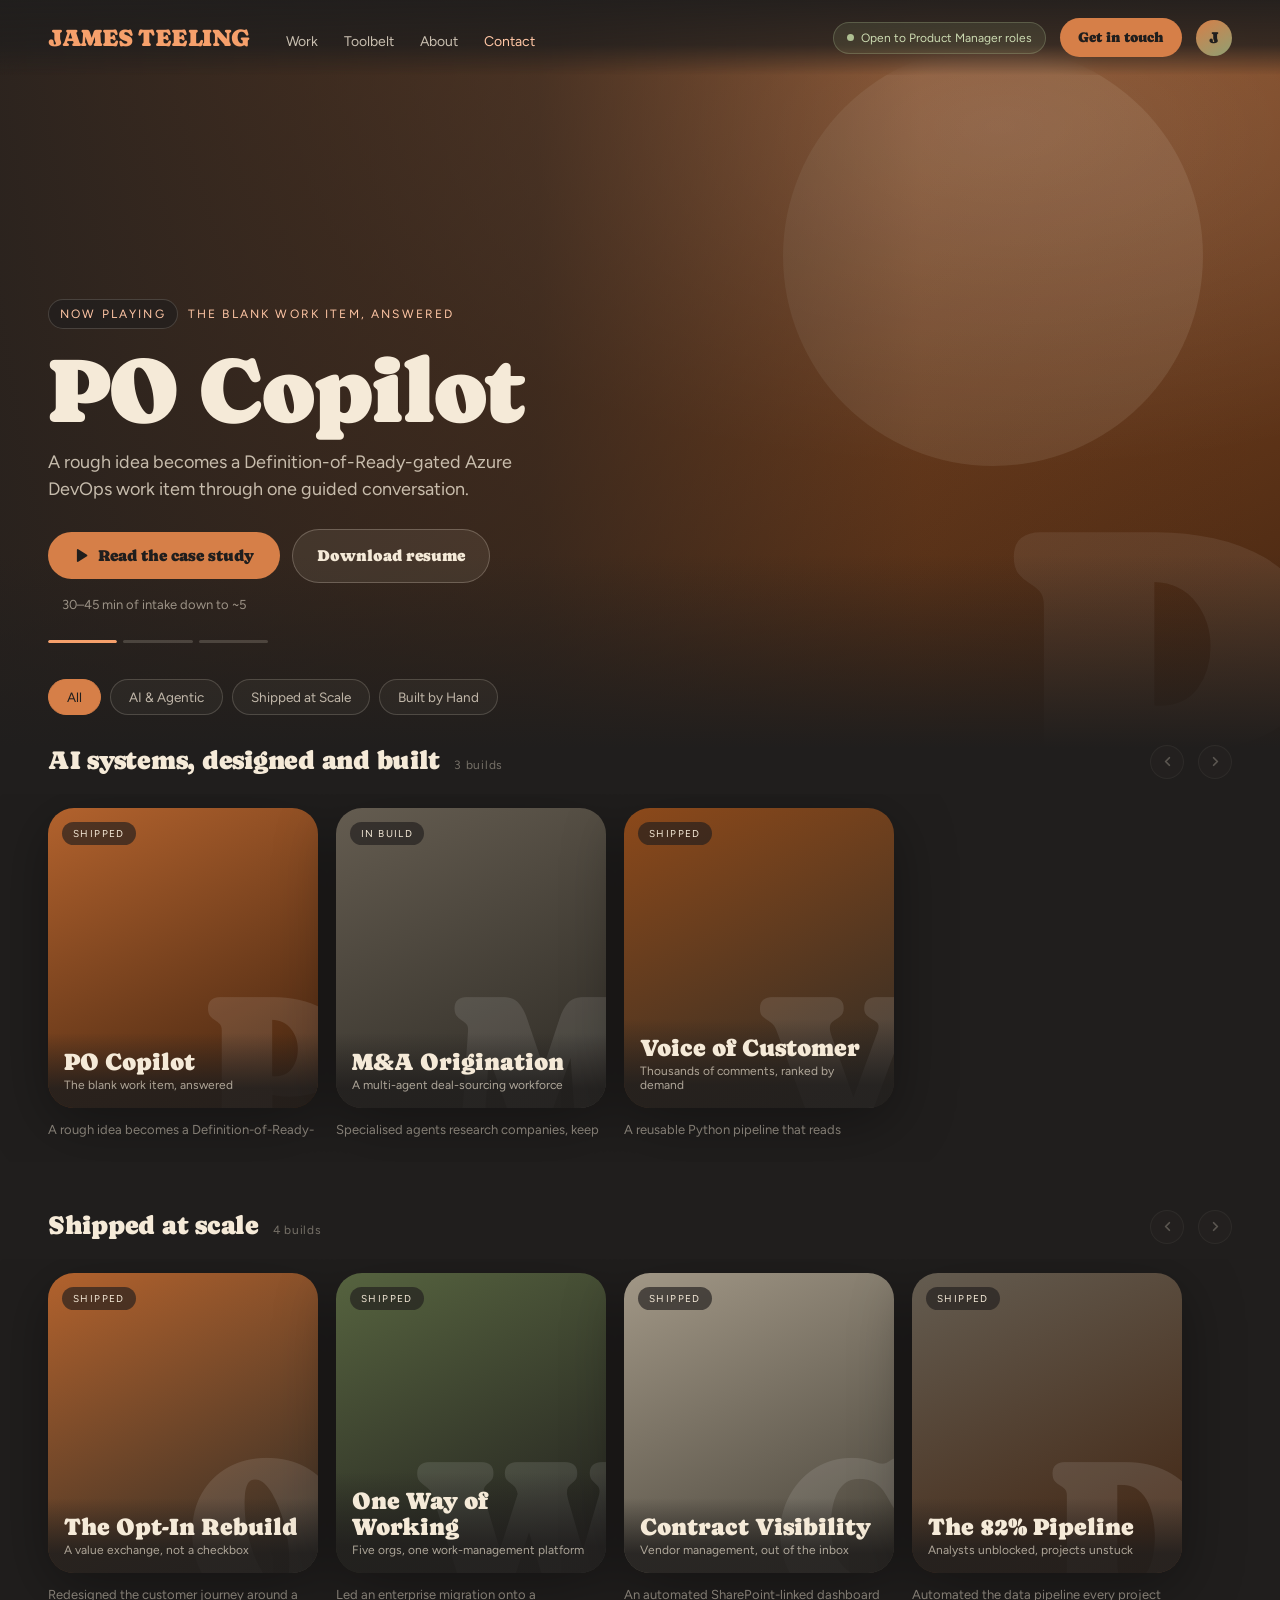
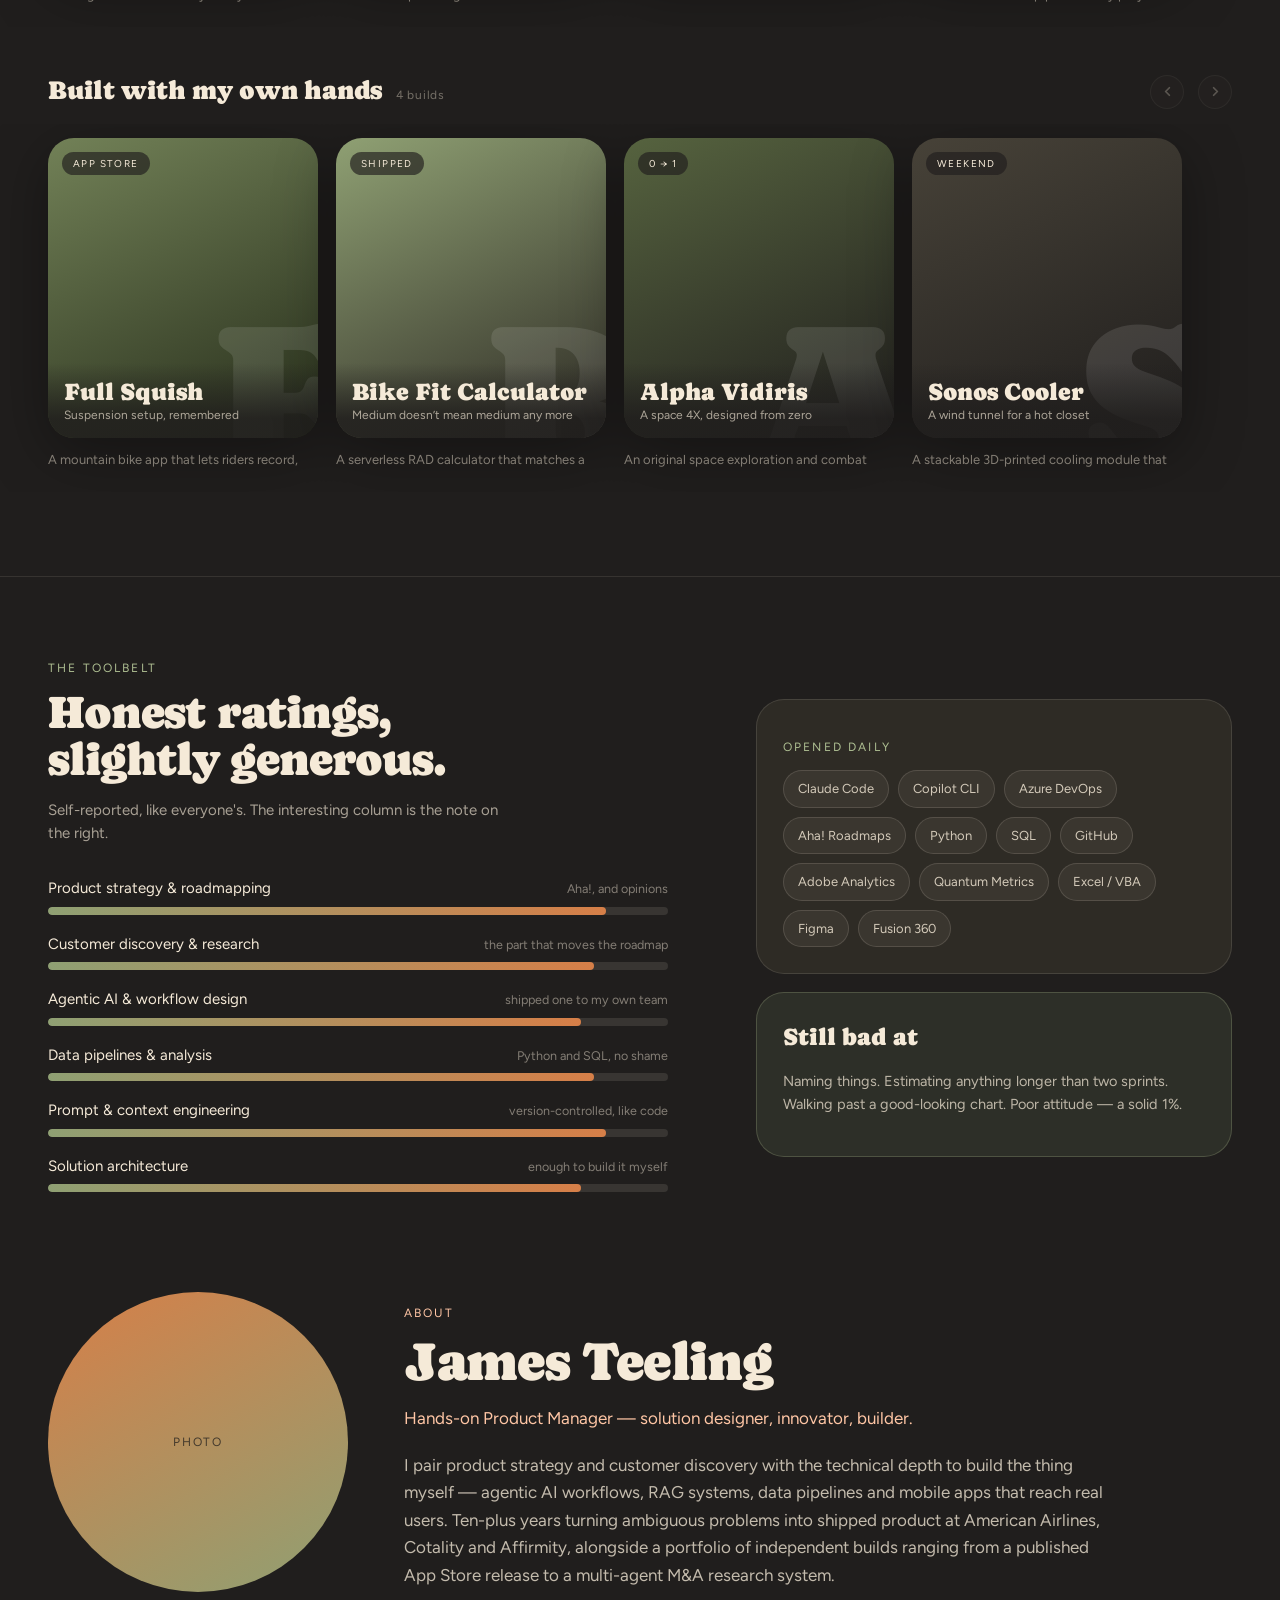
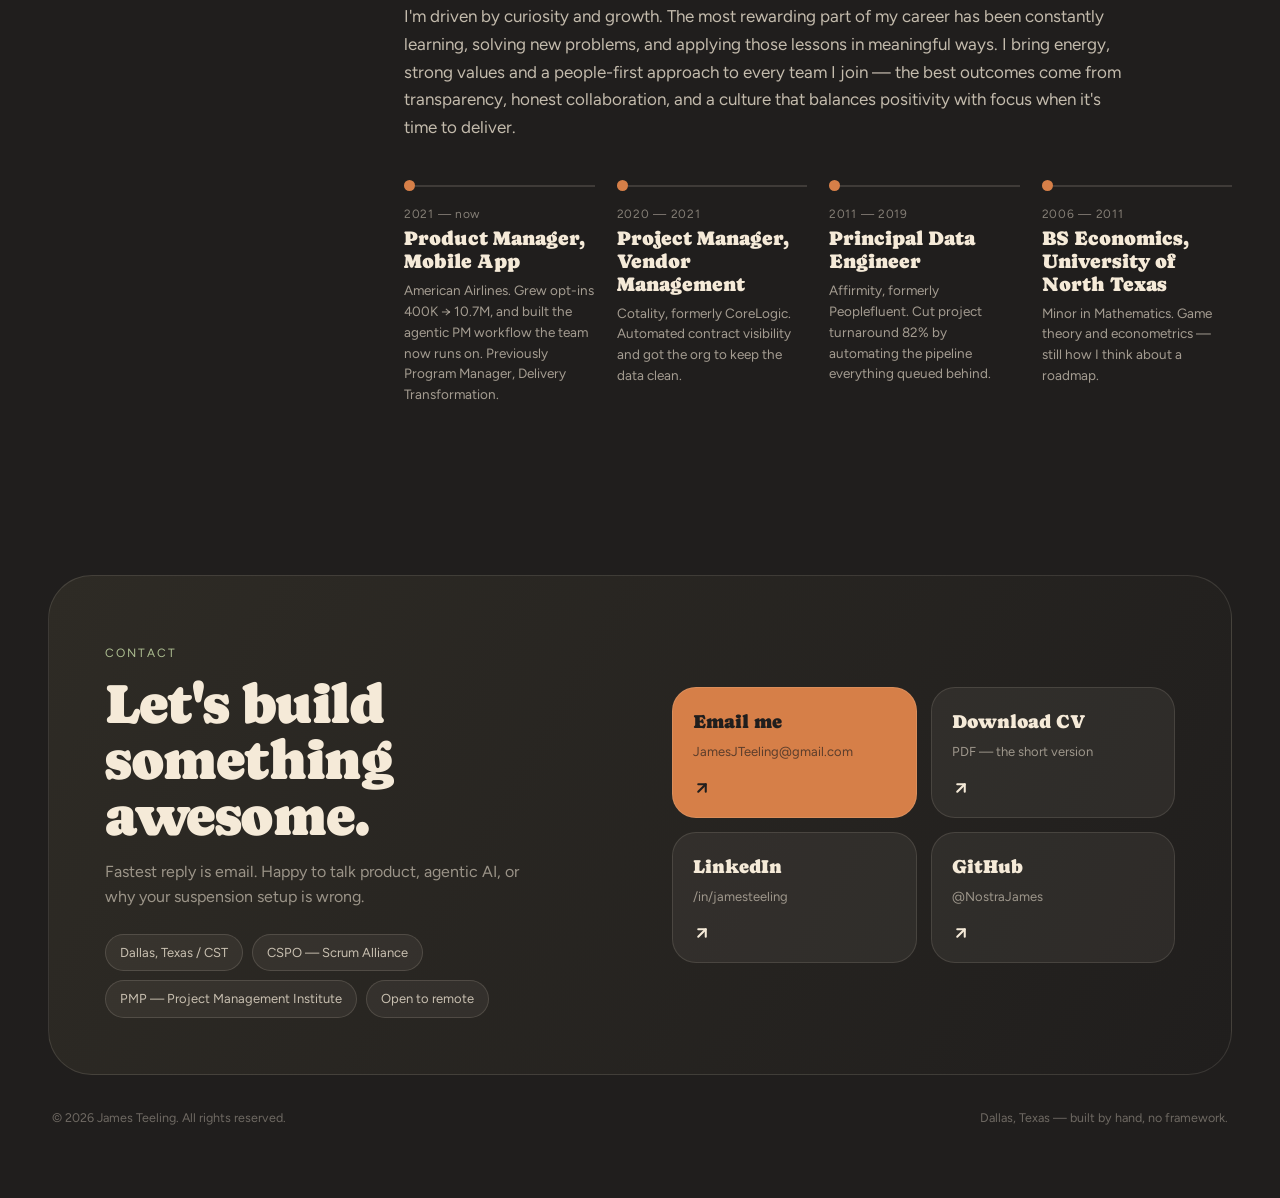
==== commit f339c8d4: "Rebuild portfolio on the Builder Portfolio catalogue design Migrates all real content onto the new s" ====
--- a/index.html
+++ b/index.html
@@ -3,742 +3,204 @@
 <head>
     <meta charset="UTF-8">
     <meta name="viewport" content="width=device-width, initial-scale=1.0">
-    <meta name="description" content="James Teeling - Personal Resume Website">
-    <title>James Teeling - Resume</title>
-    <link rel="stylesheet" href="styles.css">
+    <title>James Teeling — Product Manager who builds</title>
+    <meta name="description" content="James Teeling — hands-on Product Manager. Agentic AI workflows, RAG systems, data pipelines and shipped mobile apps. American Airlines, Cotality, Affirmity.">
+    <meta property="og:title" content="James Teeling — Product Manager who builds">
+    <meta property="og:description" content="Agentic AI workflows, RAG systems, data pipelines and shipped mobile apps. Ten-plus years turning ambiguous problems into shipped product.">
+    <meta property="og:type" content="website">
+    <meta property="og:url" content="https://www.james-teeling.com/">
     <link rel="preconnect" href="https://fonts.googleapis.com">
     <link rel="preconnect" href="https://fonts.gstatic.com" crossorigin>
-    <link href="https://fonts.googleapis.com/css2?family=Poppins:wght@300;400;500;600;700&display=swap" rel="stylesheet">
+    <link rel="stylesheet" href="styles.css">
 </head>
 <body>
-    <!-- Navigation -->
-    <nav id="navbar">
-        <div class="nav-container">
-            <div class="logo">James Teeling</div>
-            <div class="nav-toggle" id="navToggle">
-                <span></span>
-                <span></span>
-                <span></span>
-            </div>
-            <ul class="nav-menu" id="navMenu">
-                <li><a href="#home" class="nav-link">Home</a></li>
-                <li><a href="#about" class="nav-link">About</a></li>
-                <li><a href="#resume" class="nav-link">Resume</a></li>
-                <li><a href="#projects" class="nav-link">Projects</a></li>
-                <li><a href="#contact" class="nav-link">Contact</a></li>
-                <li><a href="./files/Teeling Resume.pdf" class="nav-link btn-download" download="Teeling Resume.pdf">Download Resume</a></li>
-            </ul>
-        </div>
+
+<a class="skip-link" href="#work">Skip to work</a>
+
+<!-- Lucide icon sprite (stroke-width 2.75, per the design system) -->
+<svg width="0" height="0" style="position:absolute" aria-hidden="true" focusable="false">
+  <defs>
+    <g id="i-base" fill="none" stroke="currentColor" stroke-width="2.75" stroke-linecap="round" stroke-linejoin="round"></g>
+  </defs>
+  <symbol id="icon-play" viewBox="0 0 24 24"><polygon points="6 3 20 12 6 21 6 3" fill="currentColor" stroke="currentColor" stroke-width="2.75" stroke-linejoin="round"/></symbol>
+  <symbol id="icon-x" viewBox="0 0 24 24" fill="none" stroke="currentColor" stroke-width="2.75" stroke-linecap="round" stroke-linejoin="round"><path d="M18 6 6 18"/><path d="m6 6 12 12"/></symbol>
+  <symbol id="icon-arrow-up-right" viewBox="0 0 24 24" fill="none" stroke="currentColor" stroke-width="2.75" stroke-linecap="round" stroke-linejoin="round"><path d="M7 7h10v10"/><path d="M7 17 17 7"/></symbol>
+  <symbol id="icon-chevron-left" viewBox="0 0 24 24" fill="none" stroke="currentColor" stroke-width="2.75" stroke-linecap="round" stroke-linejoin="round"><path d="m15 18-6-6 6-6"/></symbol>
+  <symbol id="icon-chevron-right" viewBox="0 0 24 24" fill="none" stroke="currentColor" stroke-width="2.75" stroke-linecap="round" stroke-linejoin="round"><path d="m9 18 6-6-6-6"/></symbol>
+  <symbol id="icon-menu" viewBox="0 0 24 24" fill="none" stroke="currentColor" stroke-width="2.75" stroke-linecap="round" stroke-linejoin="round"><path d="M4 6h16"/><path d="M4 12h16"/><path d="M4 18h16"/></symbol>
+</svg>
+
+<!-- ============================================================ nav -->
+<header class="nav">
+  <div class="nav__left">
+    <a class="wordmark" href="#top">JAMES TEELING</a>
+    <nav class="nav__links" id="navLinks" aria-label="Sections">
+      <a href="#work">Work</a>
+      <a href="#toolbelt">Toolbelt</a>
+      <a href="#about">About</a>
+      <a href="#contact">Contact</a>
     </nav>
-
-    <!-- Hero Section -->
-    <section id="home" class="hero">
-        <div class="hero-content">
-            <div class="hero-title-wrapper">
-                <h1 class="hero-title">James Teeling</h1>
-                <!-- <span class="hero-certifications">CSPO | PMP</span> -->
-            </div>
-            <p class="hero-subtitle">Solution Designer | Innovator | Builder</p>
-            <div class="hero-buttons">
-                <a href="#contact" class="btn btn-primary">Get in Touch</a>
-                <a href="#resume" class="btn btn-secondary">View Resume</a>
-                <a href="#projects" class="btn btn-secondary btn-full-width">View Personal Projects</a>
-            </div>
-        </div>
-        <div class="scroll-indicator">
-            <a href="#about">
-                <span></span>
-            </a>
-        </div>
-    </section>
-
-    <!-- About Section -->
-    <section id="about" class="section">
-        <div class="container">
-            <h2 class="section-title">Let me introduce myself.</h2>
-            <div class="about-content">
-                <div class="profile-card">
-                    <h3>Profile</h3>
-                    <div class="profile-info">
-                        <div class="info-item">
-                            <span class="label">Fullname:</span>
-                            <span class="value">James Teeling</span>
-                        </div>
-                        <div class="info-item">
-                            <span class="label">Email:</span>
-                            <span class="value">JamesJTeeling@gmail.com</span>
-                        </div>
-                        <div class="info-item">
-                            <span class="label">Location:</span>
-                            <span class="value">Dallas, Texas</span>
-                        </div>
-                    </div>
-                    <p class="bio bio-lead">
-                        Hands-on Product Manager who ships. I pair product strategy and customer discovery with the
-                        technical depth to build the thing myself — agentic AI workflows, RAG systems, data pipelines,
-                        and mobile apps that reach real users. Ten-plus years turning ambiguous problems into shipped
-                        product at American Airlines, Cotality, and Affirmity, alongside a portfolio of independent
-                        builds ranging from a published App Store release to a multi-agent M&amp;A research system.
-                    </p>
-                    <p class="bio">
-                         I’m driven by curiosity and growth. The most rewarding part of my career has been constantly learning, solving new problems, and applying those lessons in meaningful ways.
-                         I bring energy, strong values, and a people-first approach to every team I join.
-                         I believe the best outcomes come from transparency, honest collaboration, and a culture that balances positivity with focus when it’s time to deliver.
-                    </p>
-                    <div class="profile-buttons">
-                        <a href="#contact" class="btn btn-primary">Hire Me</a>
-                        <a href="./files/Teeling Resume.pdf" class="btn btn-secondary" download>Download Resume</a>
-                    </div>
-                </div>
-                
-                <div class="skills-card">
-                    <h3>Skills</h3>
-                    <p class="skills-intro">
-                        I'm a versatile Product Manager with strong technical skills and a passion for innovation.
-                    </p>
-                    <div class="skill-groups">
-                        <div class="skill-group">
-                            <h4 class="skill-group-title">Product</h4>
-                            <div class="skills-list">
-                                <div class="skill-item">
-                                    <div class="skill-header">
-                                        <span class="skill-name">Product Strategy</span>
-                                        <span class="skill-percentage">90%</span>
-                                    </div>
-                                    <div class="skill-bar">
-                                        <div class="skill-progress" style="width: 90%"></div>
-                                    </div>
-                                </div>
-                                <div class="skill-item">
-                                    <div class="skill-header">
-                                        <span class="skill-name">Roadmapping</span>
-                                        <span class="skill-percentage">92%</span>
-                                    </div>
-                                    <div class="skill-bar">
-                                        <div class="skill-progress" style="width: 92%"></div>
-                                    </div>
-                                </div>
-                                <div class="skill-item">
-                                    <div class="skill-header">
-                                        <span class="skill-name">Customer Discovery</span>
-                                        <span class="skill-percentage">88%</span>
-                                    </div>
-                                    <div class="skill-bar">
-                                        <div class="skill-progress" style="width: 88%"></div>
-                                    </div>
-                                </div>
-                                <div class="skill-item">
-                                    <div class="skill-header">
-                                        <span class="skill-name">User Research</span>
-                                        <span class="skill-percentage">85%</span>
-                                    </div>
-                                    <div class="skill-bar">
-                                        <div class="skill-progress" style="width: 85%"></div>
-                                    </div>
-                                </div>
-                                <div class="skill-item">
-                                    <div class="skill-header">
-                                        <span class="skill-name">Experimentation &amp; A/B Testing</span>
-                                        <span class="skill-percentage">82%</span>
-                                    </div>
-                                    <div class="skill-bar">
-                                        <div class="skill-progress" style="width: 82%"></div>
-                                    </div>
-                                </div>
-                                <div class="skill-item">
-                                    <div class="skill-header">
-                                        <span class="skill-name">Agile / Scrum</span>
-                                        <span class="skill-percentage">90%</span>
-                                    </div>
-                                    <div class="skill-bar">
-                                        <div class="skill-progress" style="width: 90%"></div>
-                                    </div>
-                                </div>
-                                <div class="skill-item">
-                                    <div class="skill-header">
-                                        <span class="skill-name">Communication</span>
-                                        <span class="skill-percentage">98%</span>
-                                    </div>
-                                    <div class="skill-bar">
-                                        <div class="skill-progress" style="width: 98%"></div>
-                                    </div>
-                                </div>
-                            </div>
-                        </div>
-                        <div class="skill-group">
-                            <h4 class="skill-group-title">AI</h4>
-                            <div class="skills-list">
-                                <div class="skill-item">
-                                    <div class="skill-header">
-                                        <span class="skill-name">Agentic Workflow Design</span>
-                                        <span class="skill-percentage">86%</span>
-                                    </div>
-                                    <div class="skill-bar">
-                                        <div class="skill-progress" style="width: 86%"></div>
-                                    </div>
-                                </div>
-                                <div class="skill-item">
-                                    <div class="skill-header">
-                                        <span class="skill-name">Multi-Agent Orchestration</span>
-                                        <span class="skill-percentage">84%</span>
-                                    </div>
-                                    <div class="skill-bar">
-                                        <div class="skill-progress" style="width: 84%"></div>
-                                    </div>
-                                </div>
-                                <div class="skill-item">
-                                    <div class="skill-header">
-                                        <span class="skill-name">RAG &amp; Vector Embeddings</span>
-                                        <span class="skill-percentage">82%</span>
-                                    </div>
-                                    <div class="skill-bar">
-                                        <div class="skill-progress" style="width: 82%"></div>
-                                    </div>
-                                </div>
-                                <div class="skill-item">
-                                    <div class="skill-header">
-                                        <span class="skill-name">Prompt Engineering</span>
-                                        <span class="skill-percentage">90%</span>
-                                    </div>
-                                    <div class="skill-bar">
-                                        <div class="skill-progress" style="width: 90%"></div>
-                                    </div>
-                                </div>
-                                <div class="skill-item">
-                                    <div class="skill-header">
-                                        <span class="skill-name">Human-in-the-Loop Design</span>
-                                        <span class="skill-percentage">95%</span>
-                                    </div>
-                                    <div class="skill-bar">
-                                        <div class="skill-progress" style="width: 95%"></div>
-                                    </div>
-                                </div>
-                                <div class="skill-item">
-                                    <div class="skill-header">
-                                        <span class="skill-name">Claude Code / Copilot CLI</span>
-                                        <span class="skill-percentage">92%</span>
-                                    </div>
-                                    <div class="skill-bar">
-                                        <div class="skill-progress" style="width: 92%"></div>
-                                    </div>
-                                </div>
-                            </div>
-                        </div>
-                        <div class="skill-group">
-                            <h4 class="skill-group-title">Technical</h4>
-                            <div class="skills-list">
-                                <div class="skill-item">
-                                    <div class="skill-header">
-                                        <span class="skill-name">Python</span>
-                                        <span class="skill-percentage">80%</span>
-                                    </div>
-                                    <div class="skill-bar">
-                                        <div class="skill-progress" style="width: 80%"></div>
-                                    </div>
-                                </div>
-                                <div class="skill-item">
-                                    <div class="skill-header">
-                                        <span class="skill-name">SQL</span>
-                                        <span class="skill-percentage">82%</span>
-                                    </div>
-                                    <div class="skill-bar">
-                                        <div class="skill-progress" style="width: 82%"></div>
-                                    </div>
-                                </div>
-                                <div class="skill-item">
-                                    <div class="skill-header">
-                                        <span class="skill-name">REST APIs</span>
-                                        <span class="skill-percentage">78%</span>
-                                    </div>
-                                    <div class="skill-bar">
-                                        <div class="skill-progress" style="width: 78%"></div>
-                                    </div>
-                                </div>
-                                <div class="skill-item">
-                                    <div class="skill-header">
-                                        <span class="skill-name">Data Pipelines</span>
-                                        <span class="skill-percentage">88%</span>
-                                    </div>
-                                    <div class="skill-bar">
-                                        <div class="skill-progress" style="width: 88%"></div>
-                                    </div>
-                                </div>
-                                <div class="skill-item">
-                                    <div class="skill-header">
-                                        <span class="skill-name">Azure DevOps</span>
-                                        <span class="skill-percentage">90%</span>
-                                    </div>
-                                    <div class="skill-bar">
-                                        <div class="skill-progress" style="width: 90%"></div>
-                                    </div>
-                                </div>
-                                <div class="skill-item">
-                                    <div class="skill-header">
-                                        <span class="skill-name">GitHub</span>
-                                        <span class="skill-percentage">80%</span>
-                                    </div>
-                                    <div class="skill-bar">
-                                        <div class="skill-progress" style="width: 80%"></div>
-                                    </div>
-                                </div>
-                                <div class="skill-item">
-                                    <div class="skill-header">
-                                        <span class="skill-name">Aha! Roadmaps</span>
-                                        <span class="skill-percentage">88%</span>
-                                    </div>
-                                    <div class="skill-bar">
-                                        <div class="skill-progress" style="width: 88%"></div>
-                                    </div>
-                                </div>
-                                <div class="skill-item">
-                                    <div class="skill-header">
-                                        <span class="skill-name">Adobe Analytics</span>
-                                        <span class="skill-percentage">78%</span>
-                                    </div>
-                                    <div class="skill-bar">
-                                        <div class="skill-progress" style="width: 78%"></div>
-                                    </div>
-                                </div>
-                                <div class="skill-item">
-                                    <div class="skill-header">
-                                        <span class="skill-name">Advanced Excel / VBA</span>
-                                        <span class="skill-percentage">92%</span>
-                                    </div>
-                                    <div class="skill-bar">
-                                        <div class="skill-progress" style="width: 92%"></div>
-                                    </div>
-                                </div>
-                                <div class="skill-item">
-                                    <div class="skill-header">
-                                        <span class="skill-name">Solution Architect</span>
-                                        <span class="skill-percentage">86%</span>
-                                    </div>
-                                    <div class="skill-bar">
-                                        <div class="skill-progress" style="width: 86%"></div>
-                                    </div>
-                                </div>
-                            </div>
-                        </div>
-                    </div>
-                    <div class="skills-list skills-list--single">
-                        <div class="skill-item">
-                            <div class="skill-header">
-                                <span class="skill-name">Poor Attitude</span>
-                                <span class="skill-percentage">1%</span>
-                            </div>
-                            <div class="skill-bar">
-                                <div class="skill-progress" data-start="100%" style="width: 1%"></div>
-                            </div>
-                        </div>
-                    </div>
-                </div>
-            </div>
-        </div>
-    </section>
-
-    <!-- Resume Section -->
-    <section id="resume" class="section section-alt">
-        <div class="container">
-            <h2 class="section-title">My Credentials.</h2>
-            
-            <div class="resume-section">
-                <h3 class="resume-section-title">Work Experience</h3>
-                <div class="timeline">
-                    <div class="timeline-item">
-                        <div class="timeline-marker"></div>
-                        <div class="timeline-content">
-                            <h4 class="job-title">Product Manager - Mobile App</h4>
-                            <h4 class="job-title--minor">previously Program Manager, Delivery Transformation</h4>
-                            <p class="job-date">October 2021 - Present</p>
-                            <p class="company"><a href="https://www.aa.com" target="_blank">American Airlines</a></p>
-                            <p class="job-description">
-                                Grew marketing opt-ins from 400K to 10.7M users by redesigning the customer-journey flow
-                                around a clear value exchange, enabling a single campaign to generate $15.6M.
-                                Built an agentic PM workflow that converts unstructured input into Definition-of-Ready-compliant
-                                features and user stories with acceptance criteria, pushing directly to Azure DevOps via REST API
-                                and auto-generating analytics intake documentation.
-                                Built a reusable Python pipeline that analyzes unstructured customer feedback, identifies emerging
-                                themes, and quantifies demand to drive roadmap prioritization, eliminating recurring AI token costs.
-                                Led the enterprise-wide migration to a consolidated work-management platform, building integration
-                                data pipelines that reduced licensing costs and reached full adoption across 5,000+ employees in
-                                under 12 months. Resolved enterprise-wide misalignment by forming a cross-portfolio team that
-                                established a unified way of working across 5+ internal organizations.
-                            </p>
-                            <div class="project-tags">
-                                <span class="tag">Copilot CLI</span>
-                                <span class="tag">Claude Code</span>
-                                <span class="tag">Customer Feedback</span>
-                                <span class="tag">Azure DevOps</span>
-                                <span class="tag">REST APIs</span>
-                                <span class="tag">Python</span>
-                                <span class="tag">Aha! Roadmap</span>
-                                <span class="tag">GitHub</span>
-                                <span class="tag">Adobe Analytics</span>
-                                <span class="tag">Quantum Metrics</span>
-                            </div>
-                        </div>
-                    </div>
-                    
-                    <div class="timeline-item">
-                        <div class="timeline-marker"></div>
-                        <div class="timeline-content">
-                            <h4 class="job-title">Project Manager - Vendor Management</h4>
-                            <p class="job-date">January 2020 - October 2021</p>
-                            <p class="company"><a href="https://www.cotality.com" target="_blank">Cotality formerly CoreLogic</a></p>
-                            <p class="job-description">
-                                Orchestrated vendor-management transformation by unblocking cross-functional pain points, 
-                                launching an automated SharePoint-linked dashboard that boosted contract visibility by 200%, 
-                                and training the contracting team—driving an 87% lift in data hygiene adoption across the org.
-                            </p>
-                            <div class="project-tags">
-                                <span class="tag">Excel VBA</span>
-                                <span class="tag">Excel Formulas & Automation</span>
-                                <span class="tag">SharePoint</span>
-                                <span class="tag">Power Query</span>
-                                <span class="tag">MS Project</span>
-                                <!-- <span class="tag">Placeholder 5</span> -->
-                            </div>
-                        </div>
-                    </div>
-
-                     <div class="timeline-item">
-                        <div class="timeline-marker"></div>
-                        <div class="timeline-content">
-                            <h4 class="job-title">Principal Data Engineer</h4>
-                            <p class="job-date">December 2011 - December 2019</p>
-                            <p class="company"><a href="https://www.affirmity.com" target="_blank">Affirmity formerly Peoplefluent</a></p>
-                            <p class="job-description">
-                                Gathered user research data on proprietary data tool, prioritizing features that provided the highest value to the user that drove Data Tool adoption to 100%.
-
-                                Created an automated data pipeline process that decreased project turnaround times by 82%
-                                and simultaneously decreasing Project-to-Analyst dependency and bottleneck issues and
-                                increasing workflow efficiency by 60%.
-                            </p>
-                            <div class="project-tags">
-                                <span class="tag">Tableau</span>
-                                <span class="tag">Google Sheets</span>
-                                <span class="tag">Proprietary Data Engineering Tool</span>
-                                <span class="tag">Proprietary Database & Analytics</span>
-                                <!-- <span class="tag">Placeholder 5</span> -->
-                            </div>
-                        </div>
-                    </div>
-                </div>
-            </div>
-           
-            <div class="resume-section">
-                <h3 class="resume-section-title">Education</h3>
-                <div class="timeline">
-                    <div class="timeline-item">
-                        <div class="timeline-marker"></div>
-                        <div class="timeline-content">
-                            <h4 class="job-title">Bachelors of Science in Economics</h4>
-                            <h4 class="job-title--minor">Minor in Mathematics</h4>
-                            <p class="job-date">2006 - 2011</p>
-                            <p class="company">University of North Texas</p>
-                            <p class="job-description">
-                                Focused on Game Theory and Econometrics. 
-                            </p>
-                        </div>
-                    </div>
-                    
-                  
-            </div>
-            
-            <div class="resume-section">
-                <h3 class="resume-section-title">Certifications</h3>
-                <div class="timeline">
-                    <div class="timeline-item">
-                        <div class="timeline-marker"></div>
-                        <div class="timeline-content">
-                            <h4 class="job-title">Certified Scrum Product Owner</h4>
-                            <p class="company">Scrum Alliance</p>
-                            <p class="job-date">2025</p>
-                            
-                            <!-- <p class="job-description">
-                                Focused on Game Theory and Econometrics. 
-                            </p> -->
-                        </div>
-                    </div>
-                    <div class="timeline-item">
-                        <div class="timeline-marker"></div>
-                        <div class="timeline-content">
-                            <h4 class="job-title">Project Management Professional (PMP)</h4>
-                            <p class="company">Project Management Institute</p>
-                            <p class="job-date">2018</p>
-                        </div>
-                    </div>
-                    
-                  
-            </div>
-        </div>
-    </section>
-
-    <!-- Projects Section -->
-    <section id="projects" class="section">
-        <div class="container">
-            <h2 class="section-title">Check out my creations.</h2>
-            <div class="projects-grid">
-                <div class="project-card">
-                    <div class="project-image" style="display:flex; align-items:center; justify-content:center; text-align:center; padding:1.5rem; background:linear-gradient(135deg, #123c69 0%, #2a9d8f 100%);">
-                        <div class="project-text-visual">
-                            <div style="font-size:0.75rem; letter-spacing:0.12em; text-transform:uppercase; color:rgba(255,255,255,0.85); font-weight:600; margin-bottom:0.5rem;">Agentic AI &amp; RAG</div>
-                            <div style="font-size:1.3rem; font-weight:700; color:#ffffff; line-height:1.3;">PO Copilot</div>
-                            <div style="font-size:0.8rem; color:rgba(255,255,255,0.8); margin-top:0.6rem;">Product Owner Workflow · Semantic Search</div>
-                        </div>
-                    </div>
-                    <div class="project-content">
-                        <h3 class="project-title">PO Copilot - AI Product Owner Workflow</h3>
-                        <p class="project-description">
-                            An agentic AI workflow I built for the Product Owners and Product Managers at a major US airline. A rough idea becomes a Definition-of-Ready-gated Azure DevOps work item through a guided conversation — with a two-pass RAG layer that surfaces conflicting Business Rules while the story is still being written, and analytics intake documents generated automatically.
-                        </p>
-                        <div class="project-tags">
-                            <span class="tag">Agentic Workflow</span>
-                            <span class="tag">RAG</span>
-                            <span class="tag">Vector Embeddings</span>
-                            <span class="tag">Azure DevOps API</span>
-                            <span class="tag">Python</span>
-                        </div>
-                        <div class="project-links">
-                            <a href="./projects/po-copilot.html" class="project-link">View Case Study →</a>
-                        </div>
-                    </div>
-                </div>
-
-                <div class="project-card">
-                    <div class="project-image" style="display:flex; align-items:center; justify-content:center; text-align:center; padding:1.5rem; background:linear-gradient(135deg, #667eea 0%, #764ba2 100%);">
-                        <div class="project-text-visual">
-                            <div style="font-size:0.75rem; letter-spacing:0.12em; text-transform:uppercase; color:rgba(255,255,255,0.85); font-weight:600; margin-bottom:0.5rem;">AI Systems Design</div>
-                            <div style="font-size:1.3rem; font-weight:700; color:#ffffff; line-height:1.3;">AI-Assisted M&amp;A<br>Origination System</div>
-                            <div style="font-size:0.8rem; color:rgba(255,255,255,0.8); margin-top:0.6rem;">Multi-Agent Workflow · Data Layer</div>
-                        </div>
-                    </div>
-                    <div class="project-content">
-                        <h3 class="project-title">AI-Assisted M&amp;A Origination System</h3>
-                        <p class="project-description">
-                            A multi-agent AI workflow I'm architecting for an M&amp;A firm. Specialized agents research companies, maintain living client investment theses, generate targeted lists, and score company-to-client fit — all on a durable data layer that gives the firm compounding memory. AI drafts; humans decide.
-                        </p>
-                        <div class="project-tags">
-                            <span class="tag">Claude Code</span>
-                            <span class="tag">Multi-Agent Orchestration</span>
-                            <span class="tag">AI Workflow Design</span>
-                            <span class="tag">MCP</span>
-                            <span class="tag">Human-in-the-Loop</span>
-                            <span class="tag">Durable Data Layer</span>
-                        </div>
-                        <div class="project-links">
-                            <a href="./projects/ai-origination-system.html" class="project-link">View Case Study →</a>
-                        </div>
-                    </div>
-                </div>
-
-                <div class="project-card">
-                    <div class="project-image">
-                        <img src="./assets/photos/fullsquish/fullsquishimage.png" alt="Full Squish">
-                    </div>
-                    <div class="project-content">
-                        <h3 class="project-title">Full Squish - Mountain Bike App</h3>
-                        <p class="project-description">
-                            An app that helps mountain bikers log their suspension setup on their bikes.
-                            Encourages bikers to experiment with their suspension setup and save configurations for different riding styles and trail types.
-
-                        </p>
-                        <div class="project-tags">
-                            <span class="tag">React Native</span>
-                            <span class="tag">Expo</span>
-                            <span class="tag">Github</span>
-                            <span class="tag">TypeScript</span>
-                            <span class="tag">AI Pair Programming</span>
-                        </div>
-                        <div class="project-links">
-                            <a href="./projects/fullsquish.html" class="project-link">View Case Study →</a>
-                            <a href="https://apps.apple.com/us/app/fullsquish/id6751511672" class="project-link" target="_blank" rel="noopener noreferrer">Apple Store →</a>
-                        </div>
-                    </div>
-                </div>
-                
-                <div class="project-card">
-                    <div class="project-image">
-                        <img src="./assets/photos/av/avimage.jpeg" alt="Alpha Vidiris">
-                    </div>
-                    <div class="project-content">
-                        <h3 class="project-title">Alpha Vidiris - Boardgame</h3>
-                        <p class="project-description">
-                            A space exploration and combat boardgame designed from the ground up. 
-                            Utilized a Product Development process, conducted user research, user testing, small feedback loops
-                            with game rules, mechanics, player pieces and refined it to an intuitive board game with complexity.
-                        </p>
-                        <div class="project-tags">
-                            <span class="tag">Product Management</span>
-                            <span class="tag">A/B Testing</span>
-                            <span class="tag">User Research and Testing</span>
-                            <span class="tag">Fusion 360</span>
-                            <span class="tag">CAD</span>
-                        </div>
-                        <div class="project-links">
-                            <a href="./projects/alpha-vidiris.html" class="project-link">View Case Study →</a>
-                            <a href="https://github.com/NostraJames/alphavidiris" target="_blank" rel="noopener noreferrer" class="project-link">GitHub →</a>
-                        </div>
-                    </div>
-                </div>
-                
-                <div class="project-card">
-                    <div class="project-image">
-                        <img src="./assets/photos/sonos/sonos.png" alt="Project 3">
-                    </div>
-                    <div class="project-content">
-                        <h3 class="project-title">Sonos Aircooler</h3>
-                        <p class="project-description">
-                            User has several Sonos amps inside a utility closet in their house with poor ventilation. 
-                            After hours of usage of their home theater system, Sonos amps drop audio levels and perform poorly.
-                            <br>
-                            <br>
-                            Goal: Design and provide a cooling system that will cool the Sonos Amps
-                            in the same location and maintain their functionality after hours of usage.
-                        </p>
-                        <div class="project-tags">
-                            <span class="tag">CAD</span>
-                            <span class="tag">3D Printing</span>
-                            <span class="tag">Fusion 360</span>
-                            <span class="tag">Fluid Dynamics</span>
-                        </div>
-                        <div class="project-links">
-                            <a href="./projects/sonos-aircooler.html" class="project-link">View Case Study →</a>
-                            <a href="https://github.com/NostraJames/sonoscooler" target="_blank" rel="noopener noreferrer" class="project-link">GitHub →</a>
-                        </div>
-                    </div>
-                </div>
-                
-                <div class="project-card">
-                    <div class="project-image">
-                        <img src="./assets/photos/bikefit/bikegeo.png" alt="Project 3">
-                    </div>
-                    <div class="project-content">
-                        <h3 class="project-title">Bike Fit Calculator</h3>
-                        <p class="project-description">
-                            This is python program I created to calculate a bike's RAD measurement to see if it matches yours.
-                            If it does, the bike will fit you perfectly. It addressed the issue of bike sizes being so different across the industry and hard to know what fits you.
-                            Deployed on AWS. Developed pre AI.
-                        </p>
-                        <div class="project-tags">
-                            <span class="tag">Python</span>
-                            <span class="tag">Flask</span>
-                            <span class="tag">AWS</span>
-                            <span class="tag">JSON</span>
-                            <span class="tag">HTML</span>
-                            <span class="tag">CSS</span>
-                            <span class="tag">JavaScript</span>
-                            <span class="tag">Git</span>
-                        </div>
-                        <div class="project-links">
-                            <a href="./projects/bike-fit-calculator.html" class="project-link">View Case Study →</a>
-                            <a href="https://github.com/NostraJames/bikefitcalculator" class="project-link" target="_blank" rel="noopener noreferrer">GitHub →</a>
-                        </div>
-                    </div>
-                </div>
-
-  <!--             <div class="project-card">
-                    <div class="project-image">
-                        <img src="https://via.placeholder.com/400x250/E94B3C/ffffff?text=Project+3" alt="Project 3">
-                    </div>
-                    <div class="project-content">
-                        <h3 class="project-title">Sourdough Starter</h3>
-                        <p class="project-description">
-                           Place Holder
-                        </p>
-                        <div class="project-tags">
-                            <span class="tag">CAD</span>
-                            <span class="tag">Fusion 360</span>
-                            <span class="tag">Product Manager</span>
-                        </div>
-                        <div class="project-links">
-                            <a href="#" class="project-link">GitHub →</a>
-                        </div>
-                    </div>
-                </div>
-
-                <div class="project-card">
-                    <div class="project-image">
-                        <img src="https://via.placeholder.com/400x250/E94B3C/ffffff?text=Project+3" alt="Project 3">
-                    </div>
-                    <div class="project-content">
-                        <h3 class="project-title">3D Scanner</h3>
-                        <p class="project-description">
-                            Place Holder
-                        </p>
-                        <div class="project-tags">
-                            <span class="tag">CAD</span>
-                            <span class="tag">Fusion 360</span>
-                            <span class="tag">Product Designer</span>
-                            <span class="tag">Arduino</span>
-                            <span class="tag">Raspberry Pi</span>
-                            <span class="tag">Python</span>
-                        </div>
-                        <div class="project-links">
-                            <a href="#" class="project-link">GitHub →</a>
-                        </div>
-                    </div>
-                </div> -->
-            </div>
-        </div>
-    </section>
-
-    <!-- Contact Section -->
-    <section id="contact" class="section section-alt">
-        <div class="container">
-            <!-- <h2 class="section-title">I'd Love To Connect With You.</h2> -->
-            <div class="contact-card-full">
-                <h3>Let's build something awesome!</h3>
-                <!-- <p>Let's build something awesome!.</p> -->
-                <div class="social-links-large">
-                    <a href="mailto:JamesJTeeling@gmail.com?subject=Job Opportunity - Let's Connect" aria-label="Email">
-                        <svg width="24" height="24" viewBox="0 0 24 24" fill="currentColor">
-                            <path d="M20 4H4c-1.1 0-1.99.9-1.99 2L2 18c0 1.1.9 2 2 2h16c1.1 0 2-.9 2-2V6c0-1.1-.9-2-2-2zm0 4l-8 5-8-5V6l8 5 8-5v2z"/>
-                        </svg>
-                    </a>
-                    <a href="https://linkedin.com/in/jamesteeling" target="_blank" aria-label="LinkedIn">
-                        <svg width="24" height="24" viewBox="0 0 24 24" fill="currentColor">
-                            <path d="M19 0h-14c-2.761 0-5 2.239-5 5v14c0 2.761 2.239 5 5 5h14c2.762 0 5-2.239 5-5v-14c0-2.761-2.238-5-5-5zm-11 19h-3v-11h3v11zm-1.5-12.268c-.966 0-1.75-.79-1.75-1.764s.784-1.764 1.75-1.764 1.75.79 1.75 1.764-.783 1.764-1.75 1.764zm13.5 12.268h-3v-5.604c0-3.368-4-3.113-4 0v5.604h-3v-11h3v1.765c1.396-2.586 7-2.777 7 2.476v6.759z"/>
-                        </svg>
-                    </a>
-                    <a href="https://github.com/NostraJames" target="_blank" aria-label="GitHub">
-                        <svg width="24" height="24" viewBox="0 0 24 24" fill="currentColor">
-                            <path d="M12 0c-6.626 0-12 5.373-12 12 0 5.302 3.438 9.8 8.207 11.387.599.111.793-.261.793-.577v-2.234c-3.338.726-4.033-1.416-4.033-1.416-.546-1.387-1.333-1.756-1.333-1.756-1.089-.745.083-.729.083-.729 1.205.084 1.839 1.237 1.839 1.237 1.07 1.834 2.807 1.304 3.492.997.107-.775.418-1.305.762-1.604-2.665-.305-5.467-1.334-5.467-5.931 0-1.311.469-2.381 1.236-3.221-.124-.303-.535-1.524.117-3.176 0 0 1.008-.322 3.301 1.23.957-.266 1.983-.399 3.003-.404 1.02.005 2.047.138 3.006.404 2.291-1.552 3.297-1.23 3.297-1.23.653 1.653.242 2.874.118 3.176.77.84 1.235 1.911 1.235 3.221 0 4.609-2.807 5.624-5.479 5.921.43.372.823 1.102.823 2.222v3.293c0 .319.192.694.801.576 4.765-1.589 8.199-6.086 8.199-11.386 0-6.627-5.373-12-12-12z"/>
-                        </svg>
-                    </a>
-                </div>
-                
-                <div class="contact-info-centered">
-                    <div class="contact-item-inline">
-                        <svg width="20" height="20" viewBox="0 0 24 24" fill="none" stroke="currentColor" stroke-width="2">
-                            <path d="M4 4h16c1.1 0 2 .9 2 2v12c0 1.1-.9 2-2 2H4c-1.1 0-2-.9-2-2V6c0-1.1.9-2 2-2z"></path>
-                            <polyline points="22,6 12,13 2,6"></polyline>
-                        </svg>
-                        <span>JamesJTeeling@gmail.com</span>
-                    </div>
-                    <div class="contact-item-inline">
-                        <svg width="20" height="20" viewBox="0 0 24 24" fill="none" stroke="currentColor" stroke-width="2">
-                            <path d="M21 10c0 7-9 13-9 13s-9-6-9-13a9 9 0 0 1 18 0z"></path>
-                            <circle cx="12" cy="10" r="3"></circle>
-                        </svg>
-                        <span>Dallas, Texas, USA</span>
-                    </div>
-                </div>
-            </div>
-        </div>
-    </section>
-
-    <!-- Footer -->
-    <footer class="footer">
-        <div class="container">
-            <p>&copy; 2025 James Teeling. All rights reserved.</p>
-            <p>Built with HTML, CSS, and JavaScript</p>
-            <p style="margin-top: 10px;">
-                <img src="https://hits.sh/nostrajames.github.io.svg?style=flat&label=Visitors&color=6366f1" alt="Visitor Counter"/>
-            </p>
-        </div>
-    </footer>
-
-    <script src="script.js"></script>
+  </div>
+  <div class="nav__right">
+    <span class="pill-available"><span class="dot"></span>Open to Product Manager roles</span>
+    <a class="btn-accent" href="#contact">Get in touch</a>
+    <span class="avatar" aria-hidden="true">J</span>
+    <button class="nav__toggle" id="navToggle" aria-label="Open menu" aria-expanded="false" aria-controls="navLinks">
+      <svg width="19" height="19" aria-hidden="true"><use href="#icon-menu"/></svg>
+    </button>
+  </div>
+</header>
+
+<span id="top"></span>
+
+<!-- ============================================================ hero -->
+<section class="hero" id="hero" aria-label="Featured work">
+  <div class="hero__art"   id="heroArt"></div>
+  <div class="hero__highlight"></div>
+  <div class="hero__orb"></div>
+  <div class="hero__glyph" id="heroGlyph" aria-hidden="true"></div>
+  <div class="hero__scrim"></div>
+  <div class="hero__fade"></div>
+
+  <div class="hero__content" id="heroContent">
+    <p class="hero__kicker">
+      <span class="tag-now">now playing</span>
+      <span id="heroKicker"></span>
+    </p>
+    <h1 class="hero__title" id="heroTitle">James Teeling</h1>
+    <p class="hero__blurb" id="heroBlurb"></p>
+    <div class="hero__actions">
+      <button class="btn-play" id="heroRead" type="button">
+        <svg width="15" height="15" aria-hidden="true"><use href="#icon-play"/></svg>
+        Read the case study
+      </button>
+      <a class="btn-ghost" href="./files/Teeling%20Resume.pdf" download>Download resume</a>
+      <span class="hero__metric" id="heroMetric"></span>
+    </div>
+    <div class="hero__ticks" id="heroTicks" role="tablist" aria-label="Featured project"></div>
+  </div>
+</section>
+
+<!-- ============================================================ work -->
+<main class="work" id="work">
+  <h2 class="visually-hidden">Work</h2>
+  <div class="filters" id="filters" role="group" aria-label="Filter work by category"></div>
+  <div id="shelves"></div>
+</main>
+
+<!-- ============================================================ toolbelt -->
+<section class="toolbelt" id="toolbelt">
+  <div class="toolbelt__grid">
+    <div>
+      <p class="eyebrow-sage--lg">the toolbelt</p>
+      <h2 class="display-46">Honest ratings,<br>slightly generous.</h2>
+      <p class="lede">Self-reported, like everyone's. The interesting column is the note on the right.</p>
+      <div class="skills" id="skills"></div>
+    </div>
+    <div class="toolbelt__side">
+      <div class="panel">
+        <p class="eyebrow-sage--lg" style="margin-bottom:14px">opened daily</p>
+        <div class="tool-chips" id="tools"></div>
+      </div>
+      <div class="panel panel--sage">
+        <h3 class="panel__title">Still bad at</h3>
+        <p class="panel__body">Naming things. Estimating anything longer than two sprints. Walking past a good-looking chart. Poor attitude — a solid 1%.</p>
+      </div>
+    </div>
+  </div>
+</section>
+
+<!-- ============================================================ about -->
+<section class="about" id="about">
+  <div class="about__grid">
+    <div class="about__photo">photo</div>
+    <div>
+      <p class="eyebrow-accent">about</p>
+      <h2 class="about__name">James Teeling</h2>
+      <p class="about__role">Hands-on Product Manager — solution designer, innovator, builder.</p>
+      <p class="about__para">I pair product strategy and customer discovery with the technical depth to build the thing myself — agentic AI workflows, RAG systems, data pipelines and mobile apps that reach real users. Ten-plus years turning ambiguous problems into shipped product at American Airlines, Cotality and Affirmity, alongside a portfolio of independent builds ranging from a published App Store release to a multi-agent M&amp;A research system.</p>
+      <p class="about__para">I'm driven by curiosity and growth. The most rewarding part of my career has been constantly learning, solving new problems, and applying those lessons in meaningful ways. I bring energy, strong values and a people-first approach to every team I join — the best outcomes come from transparency, honest collaboration, and a culture that balances positivity with focus when it's time to deliver.</p>
+      <div class="timeline" id="timeline"></div>
+    </div>
+  </div>
+</section>
+
+<!-- ============================================================ contact -->
+<section class="contact" id="contact">
+  <div class="contact__panel">
+    <div>
+      <p class="eyebrow-sage--lg">contact</p>
+      <h2 class="contact__title">Let's build something<br>awesome.</h2>
+      <p class="contact__lede">Fastest reply is email. Happy to talk product, agentic AI, or why your suspension setup is wrong.</p>
+      <div class="facts" id="facts"></div>
+    </div>
+    <div class="contact__cards">
+      <a class="contact-card contact-card--filled" href="mailto:JamesJTeeling@gmail.com?subject=Job%20Opportunity%20-%20Let's%20Connect">
+        <span class="contact-card__label">Email me</span>
+        <span class="contact-card__value">JamesJTeeling@gmail.com</span>
+        <svg class="contact-card__arrow" width="18" height="18" aria-hidden="true"><use href="#icon-arrow-up-right"/></svg>
+      </a>
+      <a class="contact-card" href="./files/Teeling%20Resume.pdf" download>
+        <span class="contact-card__label">Download CV</span>
+        <span class="contact-card__value">PDF — the short version</span>
+        <svg class="contact-card__arrow" width="18" height="18" aria-hidden="true"><use href="#icon-arrow-up-right"/></svg>
+      </a>
+      <a class="contact-card" href="https://linkedin.com/in/jamesteeling" target="_blank" rel="noopener noreferrer">
+        <span class="contact-card__label">LinkedIn</span>
+        <span class="contact-card__value">/in/jamesteeling</span>
+        <svg class="contact-card__arrow" width="18" height="18" aria-hidden="true"><use href="#icon-arrow-up-right"/></svg>
+      </a>
+      <a class="contact-card" href="https://github.com/NostraJames" target="_blank" rel="noopener noreferrer">
+        <span class="contact-card__label">GitHub</span>
+        <span class="contact-card__value">@NostraJames</span>
+        <svg class="contact-card__arrow" width="18" height="18" aria-hidden="true"><use href="#icon-arrow-up-right"/></svg>
+      </a>
+    </div>
+  </div>
+  <div class="footer">
+    <span>&copy; 2026 James Teeling. All rights reserved.</span>
+    <span>Dallas, Texas — built by hand, no framework.</span>
+  </div>
+</section>
+
+<!-- ============================================================ case study modal -->
+<div class="modal" id="modal" role="dialog" aria-modal="true" aria-labelledby="modalTitle" hidden>
+  <div class="modal__panel" id="modalPanel">
+    <div class="modal__header">
+      <div class="modal__art" id="modalArt"></div>
+      <div class="modal__glyph" id="modalGlyph" aria-hidden="true"></div>
+      <button class="modal__close" id="modalClose" type="button" aria-label="Close case study">
+        <svg width="17" height="17" aria-hidden="true"><use href="#icon-x"/></svg>
+      </button>
+      <div class="modal__titlewrap">
+        <p class="modal__kicker" id="modalKicker"></p>
+        <h2 class="modal__title" id="modalTitle"></h2>
+      </div>
+    </div>
+    <div class="modal__body">
+      <div class="chips" id="modalTags"></div>
+      <div class="metric-tiles" id="modalMetrics"></div>
+      <div class="gist">
+        <p class="eyebrow-sage">the 20-second version</p>
+        <p class="gist__body" id="modalGist"></p>
+      </div>
+      <div class="sections" id="modalSections"></div>
+      <div class="modal__links" id="modalLinks"></div>
+      <div class="upnext">
+        <p class="upnext__label">up next</p>
+        <button class="upnext__card" id="upnext" type="button">
+          <span class="upnext__poster" id="upnextPoster"><span id="upnextGlyph"></span></span>
+          <span>
+            <span class="upnext__title" id="upnextTitle"></span>
+            <span class="upnext__blurb" id="upnextBlurb"></span>
+          </span>
+        </button>
+      </div>
+    </div>
+  </div>
+</div>
+
+<script src="data/portfolio-data.js"></script>
+<script src="script.js"></script>
 </body>
-</html>+</html>
--- a/styles.css
+++ b/styles.css
@@ -1,794 +1,609 @@
-/* Reset and Base Styles */
-* {
-    margin: 0;
-    padding: 0;
-    box-sizing: border-box;
-}
+/* ==========================================================================
+   James Teeling — portfolio catalogue
+   Organic design system, inverted into warm dark "theatre" mode.
+   Every colour below comes from the Organic ramps; do not re-derive new hues.
+   ========================================================================== */
+
+@import url('https://fonts.googleapis.com/css2?family=Caprasimo&family=Figtree:wght@400;600;700&display=swap');
 
 :root {
-    --primary-color: #4A90E2;
-    --secondary-color: #50C878;
-    --text-dark: #2C3E50;
-    --text-light: #7F8C8D;
-    --bg-light: #F8F9FA;
-    --bg-white: #FFFFFF;
-    --border-color: #E1E8ED;
-    --shadow-sm: 0 2px 8px rgba(0, 0, 0, 0.1);
-    --shadow-md: 0 4px 16px rgba(0, 0, 0, 0.1);
-    --shadow-lg: 0 8px 32px rgba(0, 0, 0, 0.12);
-    --transition: all 0.3s ease;
-}
-
-html {
-    scroll-behavior: smooth;
-}
+  /* ground + surfaces */
+  --ground:         #201e1d;   /* --color-text            */
+  --surface:        #2e2b25;   /* --color-neutral-900     */
+  --surface-hover:  #37332c;
+
+  /* type */
+  --ink:            #f5ead8;   /* --color-bg              */
+  --ink-body:       #f5ead8c4;
+  --ink-soft:       #f5ead8bd;
+  --ink-muted:      #f5ead88f;
+  --ink-faint:      #f5ead878;
+  --ink-ghost:      #f5ead85e;
+
+  /* accents */
+  --accent:         #d67f48;   /* --color-accent-500      */
+  --accent-hover:   #f6a06b;   /* --color-accent-400      */
+  --accent-light:   #ffc6a5;   /* --color-accent-300      */
+  --sage:           #aebf92;   /* --color-accent-2-400    */
+  --sage-light:     #ccdbb2;   /* --color-accent-2-300    */
+  --sage-tint:      #8fa07321;
+  --sage-border:    #aebf9240;
+
+  /* lines + fills */
+  --hairline:       #f5ead81f;
+  --hairline-strong:#f5ead82e;
+  --ghost-fill:     #f5ead80a;
+  --ghost-fill-2:   #f5ead814;
+
+  /* rhythm */
+  --gutter:         48px;
+  --poster-w:       270px;
+  --poster-h:       300px;
+  --shelf-gap:      18px;
+
+  --display: 'Caprasimo', Georgia, serif;
+  --body:    'Figtree', system-ui, -apple-system, sans-serif;
+}
+
+*, *::before, *::after { box-sizing: border-box; }
+
+html { scroll-behavior: smooth; scroll-padding-top: 90px; }
 
 body {
-    font-family: 'Poppins', -apple-system, BlinkMacSystemFont, 'Segoe UI', sans-serif;
-    line-height: 1.6;
-    color: var(--text-dark);
-    background: var(--bg-white);
-}
-
-/* Navigation */
-#navbar {
-    position: fixed;
-    top: 0;
-    left: 0;
-    right: 0;
-    background: rgba(255, 255, 255, 0.98);
-    backdrop-filter: blur(10px);
-    box-shadow: var(--shadow-sm);
-    z-index: 1000;
-    transition: var(--transition);
-}
-
-.btn-download {
-    background-color: #a5a7fac0;
-    padding: 8px 16px;
-    border-radius: 30px;
-    transition: all 0.3s ease;
-
-}
-
-.btn-download:hover {
-    background-color: #4f46e5;
-    transform: translateY(-2px);
-    color: #ffffff !important;
-}
-
-.nav-container {
-    max-width: 1200px;
-    margin: 0 auto;
-    padding: 1rem 2rem;
-    display: flex;
-    justify-content: space-between;
-    align-items: center;
-}
-
-.logo {
-    font-size: 1.5rem;
-    font-weight: 700;
-    color: var(--primary-color);
-}
-
-.nav-menu {
-    display: flex;
-    list-style: none;
-    gap: 2rem;
-}
-
-.nav-link {
-    text-decoration: none;
-    color: var(--text-dark);
-    font-weight: 500;
-    transition: var(--transition);
-    position: relative;
-}
-
-.nav-link::after {
-    content: '';
-    position: absolute;
-    bottom: -5px;
-    left: 0;
-    width: 0;
-    height: 2px;
-    background: var(--primary-color);
-    transition: var(--transition);
-}
-
-.nav-link:hover::after,
-.nav-link.active::after {
-    width: 100%;
-}
-
-.nav-link:hover {
-    color: var(--primary-color);
-}
-
-.nav-toggle {
-    display: none;
-    flex-direction: column;
-    cursor: pointer;
-    gap: 5px;
-}
-
-.nav-toggle span {
-    width: 25px;
-    height: 3px;
-    background: var(--text-dark);
-    transition: var(--transition);
-}
-
-/* Hero Section */
+  margin: 0;
+  background: var(--ground);
+  color: var(--ink);
+  font-family: var(--body);
+  font-size: 16px;
+  line-height: 1.5;
+  -webkit-font-smoothing: antialiased;
+  overflow-x: hidden;
+}
+
+body.modal-open { overflow: hidden; }
+
+a { color: var(--accent-hover); text-decoration: none; transition: color .18s ease; }
+a:hover { color: var(--accent-light); }
+
+button { font-family: var(--body); }
+
+:focus-visible {
+  outline: 2px solid var(--accent);
+  outline-offset: 2px;
+  border-radius: 4px;
+}
+
+.visually-hidden {
+  position: absolute; width: 1px; height: 1px; padding: 0; margin: -1px;
+  overflow: hidden; clip: rect(0 0 0 0); white-space: nowrap; border: 0;
+}
+
+.skip-link {
+  position: absolute; left: 12px; top: -60px; z-index: 200;
+  padding: 10px 18px; border-radius: 999px;
+  background: var(--accent); color: var(--ground);
+  font-family: var(--display); font-size: 14px;
+  transition: top .2s ease;
+}
+.skip-link:focus { top: 12px; color: var(--ground); }
+
+/* ---------------------------------------------------------------- motion */
+
+@keyframes drift {
+  0%   { transform: scale(1.06) translate3d(-1.5%, -1%, 0); }
+  50%  { transform: scale(1.16) translate3d(1.5%, 1.5%, 0); }
+  100% { transform: scale(1.06) translate3d(-1.5%, -1%, 0); }
+}
+@keyframes fill { from { width: 0%; } to { width: 100%; } }
+@keyframes rise { from { opacity: 0; transform: translateY(22px); } to { opacity: 1; transform: none; } }
+@keyframes glow { 0%, 100% { opacity: .45; } 50% { opacity: .85; } }
+@keyframes pop  { from { opacity: 0; transform: translateY(24px) scale(.985); } to { opacity: 1; transform: none; } }
+
+/* ---------------------------------------------------------------- nav */
+
+.nav {
+  position: sticky; top: 0; z-index: 60;
+  display: flex; align-items: center; justify-content: space-between; gap: 32px;
+  padding: 18px var(--gutter);
+  background: linear-gradient(#201e1df2, #201e1dc4 60%, #201e1d00);
+  backdrop-filter: blur(10px);
+  -webkit-backdrop-filter: blur(10px);
+}
+.nav__left  { display: flex; align-items: baseline; gap: 36px; min-width: 0; }
+.nav__right { display: flex; align-items: center; gap: 14px; }
+
+.wordmark {
+  font-family: var(--display); font-size: 24px; letter-spacing: -.02em;
+  color: var(--accent-hover); white-space: nowrap;
+}
+.wordmark:hover { color: var(--accent-light); }
+
+.nav__links { display: flex; gap: 26px; font-size: 14px; }
+.nav__links a { color: #f5ead8c9; }
+.nav__links a:hover,
+.nav__links a[aria-current="true"] { color: var(--accent-light); }
+
+.pill-available {
+  display: flex; align-items: center; gap: 7px;
+  padding: 6px 13px; border-radius: 999px;
+  background: #8fa07326; border: 1px solid #aebf9247;
+  font-size: 12px; color: var(--sage-light); white-space: nowrap;
+}
+.pill-available .dot {
+  width: 7px; height: 7px; border-radius: 999px; background: var(--sage); display: block;
+}
+
+.btn-accent {
+  padding: 9px 18px; border-radius: 999px; border: 0;
+  background: var(--accent); color: var(--ground);
+  font-family: var(--display); font-size: 14px; cursor: pointer;
+  transition: background .18s ease;
+  white-space: nowrap;
+}
+.btn-accent:hover { background: var(--accent-hover); color: var(--ground); }
+
+.avatar {
+  width: 36px; height: 36px; border-radius: 999px; flex: none;
+  background: linear-gradient(150deg, var(--accent), #8fa073);
+  display: flex; align-items: center; justify-content: center;
+  font-family: var(--display); font-size: 16px; color: var(--ground);
+}
+
+.nav__toggle { display: none; }
+
+/* ---------------------------------------------------------------- hero */
+
 .hero {
-    min-height: 65vh;
-    display: flex;
-    align-items: center;
-    justify-content: center;
-    background: linear-gradient(135deg, rgba(102, 126, 234, 0.85) 0%, rgba(118, 75, 162, 0.85) 100%),
-                url('https://images.unsplash.com/photo-1451187580459-43490279c0fa?q=80&w=2072&auto=format&fit=crop') center/cover no-repeat;
-    color: white;
-    text-align: center;
-    position: relative;
-    padding: 2rem;
-}
-
-.hero-content {
-    max-width: 800px;
-    animation: fadeInUp 1s ease;
-}
-
-.hero-title-wrapper {
-    display: flex;
-    align-items: baseline;
-    gap: 1rem;
-    justify-content: center;
-    margin-bottom: 0.75rem;
-    animation: fadeInUp 1s ease 0.2s both;
-}
-
-.hero-title {
-    font-size: 3rem;
-    font-weight: 700;
-    margin-bottom: 0;
-    animation: inherit;
-}
-
-.hero-certifications {
-    font-size: 1.5rem;
-    font-weight: 400;
-    opacity: 0.85;
-}
-
-.hero-subtitle {
-    font-size: 1.25rem;
-    font-weight: 300;
-    margin-bottom: 1.5rem;
-    opacity: 0.9;
-    animation: fadeInUp 1s ease 0.4s both;
-}
-
-.hero-buttons {
-    display: flex;
-    gap: 1rem;
-    justify-content: center;
-    flex-wrap: wrap;
-    animation: fadeInUp 1s ease 0.6s both;
-}
-
-.hero-buttons .btn-full-width {
-    flex-basis: 50%;
-}
-
-/* Scroll Indicator */
-.scroll-indicator {
-    position: absolute;
-    bottom: 30px;
-    left: 50%;
-    transform: translateX(-50%);
-}
-
-.scroll-indicator a {
-    display: block;
-    width: 30px;
-    height: 50px;
-    border: 2px solid rgba(255, 255, 255, 0.5);
-    border-radius: 25px;
-    position: relative;
-}
-
-.scroll-indicator span {
-    position: absolute;
-    top: 10px;
-    left: 50%;
-    width: 6px;
-    height: 6px;
-    margin-left: -3px;
-    background-color: rgba(255, 255, 255, 0.8);
-    border-radius: 50%;
-    animation: scroll 2s infinite;
-}
-
-@keyframes scroll {
-    0%, 20% {
-        transform: translateY(0);
-        opacity: 0;
-    }
-    50% {
-        opacity: 1;
-    }
-    100% {
-        transform: translateY(20px);
-        opacity: 0;
-    }
-}
-
-/* Buttons */
-.btn {
-    display: inline-block;
-    padding: 12px 32px;
-    text-decoration: none;
-    border-radius: 50px;
-    font-weight: 600;
-    transition: var(--transition);
-    border: 2px solid transparent;
-}
-
-.btn-primary {
-    background: white;
-    color: var(--primary-color);
-}
-
-.btn-primary:hover {
-    transform: translateY(-3px);
-    box-shadow: var(--shadow-md);
-}
-
-.btn-secondary {
-    background: transparent;
-    color: white;
-    border-color: white;
-}
-
-.btn-secondary:hover {
-    background: white;
-    color: var(--primary-color);
-    transform: translateY(-3px);
-}
-
-/* Sections */
-.section {
-    padding: 80px 2rem;
-}
-
-.section-alt {
-    background: var(--bg-light);
-}
-
-.container {
-    max-width: 1200px;
-    margin: 0 auto;
-}
-
-.section-title {
-    font-size: 2.5rem;
-    font-weight: 700;
-    text-align: center;
-    margin-bottom: 3rem;
-    color: var(--text-dark);
-}
-
-/* About Section */
-.about-content {
-    display: grid;
-    grid-template-columns: 1fr 1fr;
-    gap: 2rem;
-}
-
-.profile-card,
-.skills-card {
-    background: var(--bg-white);
-    padding: 2rem;
-    border-radius: 12px;
-    box-shadow: var(--shadow-md);
-}
-
-.profile-card h3,
-.skills-card h3 {
-    font-size: 1.5rem;
-    margin-bottom: 1.5rem;
-    color: var(--primary-color);
-}
-
-.profile-info {
-    margin-bottom: 1.5rem;
-}
-
-.info-item {
-    display: flex;
-    justify-content: space-between;
-    padding: 0.75rem 0;
-    border-bottom: 1px solid var(--border-color);
-}
-
-.info-item .label {
-    font-weight: 600;
-    color: var(--text-dark);
-}
-
-.info-item .value {
-    color: var(--text-light);
-}
-
-.bio {
-    color: var(--text-light);
-    margin-bottom: 1.5rem;
-    line-height: 1.8;
-}
-
-.profile-buttons {
-    display: flex;
-    gap: 1rem;
-}
-
-.skills-intro {
-    color: var(--text-light);
-    margin-bottom: 1.5rem;
-}
-
-.skills-list {
-    display: flex;
-    flex-direction: column;
-    gap: 1.5rem;
-}
-
-.skill-item {
-    margin-bottom: 0.5rem;
-}
-
-.skill-header {
-    display: flex;
-    justify-content: space-between;
-    margin-bottom: 0.5rem;
-}
-
-.skill-name {
-    font-weight: 600;
-    color: var(--text-dark);
-}
-
-.skill-percentage {
-    color: var(--primary-color);
-    font-weight: 600;
-}
-
-.skill-bar {
-    height: 8px;
-    background: var(--border-color);
-    border-radius: 10px;
-    overflow: hidden;
-}
-
-.skill-progress {
-    height: 100%;
-    background: linear-gradient(90deg, var(--primary-color), var(--secondary-color));
-    border-radius: 10px;
-    transition: width 3s ease;
-}
-
-/* Resume Section */
-.resume-section {
-    margin-bottom: 4rem;
-}
-
-.resume-section-title {
-    font-size: 2rem;
-    font-weight: 600;
-    margin-bottom: 2rem;
-    color: var(--text-dark);
-}
+  position: relative; height: 88vh; min-height: 640px; overflow: hidden;
+  margin-top: -92px;
+}
+.hero__art      { position: absolute; inset: 0; animation: drift 20s ease-in-out infinite; }
+.hero__highlight{ position: absolute; inset: 0; background: radial-gradient(90% 70% at 78% 18%, #ffffff24, transparent 62%); }
+.hero__orb {
+  position: absolute; right: 6%; top: 8%; width: 420px; height: 420px;
+  border-radius: 999px; background: #f5ead81a; animation: glow 9s ease-in-out infinite;
+}
+.hero__glyph {
+  position: absolute; right: -40px; bottom: -140px;
+  font-family: var(--display); font-size: 460px; line-height: 1; color: #ffffff14;
+  user-select: none; pointer-events: none;
+}
+.hero__scrim   { position: absolute; inset: 0; background: linear-gradient(90deg, #201e1de8 0%, #201e1dab 42%, #201e1d1a 72%, #201e1d00 100%); }
+.hero__fade    { position: absolute; inset: auto 0 0 0; height: 220px; background: linear-gradient(#201e1d00, #201e1d 88%); }
+
+.hero__content {
+  position: absolute; left: var(--gutter); bottom: 132px; max-width: 640px;
+  animation: rise .5s ease both;
+}
+.hero__kicker {
+  display: flex; align-items: center; gap: 10px; flex-wrap: wrap;
+  font-size: 12px; letter-spacing: .18em; text-transform: uppercase; color: var(--accent-light);
+}
+.hero__kicker .tag-now {
+  padding: 5px 11px; border-radius: 999px;
+  background: #201e1d9e; border: 1px solid #f5ead82b;
+}
+.hero__title {
+  font-family: var(--display); font-size: 92px; line-height: .95; letter-spacing: -.03em;
+  margin: 18px 0 14px; font-weight: 400;
+}
+.hero__blurb { font-size: 18px; line-height: 1.5; color: var(--ink-body); max-width: 520px; margin: 0; }
+
+.hero__actions { display: flex; gap: 12px; margin-top: 26px; align-items: center; flex-wrap: wrap; }
+.btn-play, .btn-ghost {
+  display: inline-flex; align-items: center; gap: 9px;
+  border-radius: 999px; font-family: var(--display); font-size: 16px; cursor: pointer;
+  transition: background .18s ease, border-color .18s ease;
+}
+.btn-play  { padding: 14px 26px; border: 0; background: var(--accent); color: var(--ground); }
+.btn-play:hover { background: var(--accent-hover); color: var(--ground); }
+.btn-ghost { padding: 14px 24px; border: 1px solid #f5ead83d; background: var(--ghost-fill-2); color: var(--ink); }
+.btn-ghost:hover { background: #f5ead826; color: var(--ink); }
+.hero__metric { font-size: 13px; color: var(--ink-muted); margin-left: 14px; }
+.hero__actions > .hero__metric:only-child { margin-left: 0; }
+
+.hero__ticks { display: flex; gap: 6px; margin-top: 26px; width: 220px; }
+.tick {
+  flex: 1; height: 3px; padding: 0; border: 0; border-radius: 999px;
+  background: var(--hairline-strong); overflow: hidden; cursor: pointer;
+}
+.tick__fill { display: block; height: 100%; width: 0; border-radius: 999px; }
+.tick.is-active   .tick__fill { background: var(--accent-hover); animation: fill 8s linear both; }
+.tick.is-done     .tick__fill { background: var(--ink-ghost); width: 100%; }
+.hero.is-paused .tick.is-active .tick__fill { animation-play-state: paused; }
+
+/* ---------------------------------------------------------------- shelves */
+
+.work { position: relative; margin-top: -96px; z-index: 10; padding-bottom: 40px; }
+
+.filters { display: flex; gap: 9px; padding: 0 var(--gutter) 26px; flex-wrap: wrap; }
+.filter {
+  flex: none; padding: 9px 18px; border-radius: 999px; cursor: pointer;
+  font-size: 13.5px; transition: .18s ease;
+  border: 1px solid var(--hairline-strong); background: var(--ghost-fill); color: var(--ink-soft);
+}
+.filter:hover { background: var(--ghost-fill-2); }
+.filter[aria-pressed="true"] { border-color: var(--accent); background: var(--accent); color: var(--ground); }
+
+.shelf { margin-bottom: 44px; }
+.shelf__head {
+  display: flex; align-items: baseline; gap: 14px; padding: 0 var(--gutter) 14px;
+}
+.shelf__title { font-family: var(--display); font-size: 26px; letter-spacing: -.01em; font-weight: 400; margin: 0; }
+.shelf__count { font-size: 12px; color: #f5ead866; letter-spacing: .06em; }
+.shelf__spacer { flex: 1; }
+.scrub {
+  width: 34px; height: 34px; border-radius: 999px; flex: none;
+  border: 1px solid var(--hairline-strong); background: #f5ead80f; color: var(--ink);
+  cursor: pointer; font-size: 14px; line-height: 0;
+  display: inline-flex; align-items: center; justify-content: center;
+  transition: background .18s ease, opacity .18s ease;
+}
+.scrub:hover { background: #f5ead826; }
+.scrub[disabled] { opacity: .28; cursor: default; }
+
+.track {
+  display: flex; gap: var(--shelf-gap); padding: 14px var(--gutter) 22px;
+  overflow-x: auto; scrollbar-width: none; scroll-behavior: smooth;
+}
+.track::-webkit-scrollbar { display: none; }
+
+.card {
+  flex: none; width: var(--poster-w); padding: 0; border: 0; background: none;
+  color: inherit; text-align: left; cursor: pointer; font-family: var(--body);
+  transition: transform .28s cubic-bezier(.2,.7,.3,1);
+  filter: drop-shadow(0 14px 30px #00000059);
+}
+.card:hover, .card:focus-visible { transform: translateY(-10px) scale(1.035); }
+.card:focus-visible { outline-offset: 6px; }
+
+.poster {
+  position: relative; height: var(--poster-h); border-radius: 26px; overflow: hidden;
+}
+.poster__glyph {
+  position: absolute; right: -30px; bottom: -64px;
+  font-family: var(--display); font-size: 210px; line-height: 1; color: #ffffff1c;
+  user-select: none;
+}
+.poster__badge {
+  position: absolute; left: 14px; top: 14px; padding: 5px 11px; border-radius: 999px;
+  background: #201e1da8; font-size: 10px; letter-spacing: .14em; text-transform: uppercase;
+}
+.poster__foot {
+  position: absolute; inset: auto 0 0 0; padding: 16px;
+  background: linear-gradient(#0000, #201e1dd9 74%);
+}
+.poster__title { font-family: var(--display); font-size: 24px; line-height: 1.06; }
+.poster__kicker { font-size: 12px; color: #f5ead8a8; margin-top: 4px; }
+
+.card__preview {
+  overflow: hidden; margin-top: 12px; max-height: 20px; opacity: .62;
+  transition: max-height .28s ease, opacity .22s ease;
+}
+.card:hover .card__preview,
+.card:focus-visible .card__preview { max-height: 160px; opacity: 1; }
+.card__blurb { font-size: 13px; line-height: 1.5; color: var(--ink-body); }
+.card__meta { display: flex; align-items: center; gap: 10px; margin-top: 10px; flex-wrap: wrap; }
+.card__read {
+  padding: 5px 11px; border-radius: 999px; background: var(--accent); color: var(--ground);
+  font-family: var(--display); font-size: 12px; display: inline-flex; align-items: center; gap: 6px;
+}
+.card__metric { font-size: 12px; color: var(--sage); }
+
+/* ----------------------------------------------------- span-in-button/link fixes
+   Cards and contact cards are <button>/<a> elements whose internals are spans
+   (spans are the only valid interactive-element descendants here). Spans are
+   inline by default, so the layout boxes need to be declared explicitly. */
+
+.poster,
+.poster__badge,
+.poster__foot,
+.poster__title,
+.poster__kicker,
+.card__preview,
+.card__blurb,
+.card__meta,
+.upnext__title,
+.upnext__blurb,
+.contact-card__label,
+.contact-card__value { display: block; }
+
+.poster__glyph { display: block; position: absolute; }
+.card__meta    { display: flex; }
+.upnext__card > span:last-child { display: block; min-width: 0; }
+
+
+.shelf-empty {
+  padding: 40px var(--gutter) 60px; color: var(--ink-muted); font-size: 15px;
+}
+
+/* ---------------------------------------------------------------- modal */
+
+.modal {
+  position: fixed; inset: 0; z-index: 80;
+  background: #100f0ec4; backdrop-filter: blur(6px); -webkit-backdrop-filter: blur(6px);
+  overflow-y: auto; padding: 56px 24px;
+}
+.modal[hidden] { display: none; }
+.modal__panel {
+  max-width: 960px; margin: 0 auto; border-radius: 36px; overflow: hidden;
+  background: var(--ground); border: 1px solid var(--hairline);
+  box-shadow: 0 40px 100px #000000a8;
+  animation: pop .3s cubic-bezier(.2,.7,.3,1) both;
+}
+.modal__header { position: relative; height: 340px; overflow: hidden; }
+.modal__art   { position: absolute; inset: 0; animation: drift 22s ease-in-out infinite; }
+.modal__glyph {
+  position: absolute; right: -40px; bottom: -110px;
+  font-family: var(--display); font-size: 320px; line-height: 1; color: #ffffff1a; user-select: none;
+}
+.modal__close {
+  position: absolute; right: 20px; top: 20px; width: 40px; height: 40px;
+  border: 0; border-radius: 999px; background: #201e1dc4; color: var(--ink);
+  cursor: pointer; display: inline-flex; align-items: center; justify-content: center;
+  transition: background .18s ease;
+}
+.modal__close:hover { background: var(--ground); }
+.modal__titlewrap {
+  position: absolute; inset: auto 0 0 0; padding: 30px 36px;
+  background: linear-gradient(#0000, #201e1de8 62%);
+}
+.modal__kicker { font-size: 12px; letter-spacing: .18em; text-transform: uppercase; color: var(--accent-light); }
+.modal__title  { font-family: var(--display); font-size: 62px; line-height: .98; letter-spacing: -.03em; margin: 8px 0 0; font-weight: 400; }
+
+.modal__body { padding: 30px 36px 40px; }
+
+.chips { display: flex; gap: 8px; flex-wrap: wrap; }
+.chip {
+  padding: 6px 13px; border-radius: 999px; background: #f5ead812;
+  border: 1px solid #f5ead82b; font-size: 12px; color: var(--ink-soft);
+}
+
+.metric-tiles { display: grid; grid-template-columns: repeat(3, 1fr); gap: 14px; margin-top: 22px; }
+.tile { padding: 18px 20px; border-radius: 22px; background: var(--surface); border: 1px solid #f5ead817; }
+.tile__value { font-family: var(--display); font-size: 32px; color: var(--accent-hover); line-height: 1; }
+.tile__label { font-size: 12.5px; color: var(--ink-muted); margin-top: 7px; }
+
+.gist {
+  margin-top: 22px; padding: 22px 24px; border-radius: 24px;
+  background: var(--sage-tint); border: 1px solid var(--sage-border);
+}
+.eyebrow-sage {
+  font-size: 11.5px; letter-spacing: .16em; text-transform: uppercase;
+  color: var(--sage); margin-bottom: 8px;
+}
+.gist__body { font-size: 17px; line-height: 1.55; color: #f5ead8e6; }
+
+.sections { display: grid; grid-template-columns: 1fr 1fr; gap: 34px 44px; margin-top: 34px; }
+.section-kicker { font-size: 11.5px; letter-spacing: .16em; text-transform: uppercase; color: var(--accent-hover); }
+.section-head { font-family: var(--display); font-size: 26px; line-height: 1.12; margin: 8px 0 9px; font-weight: 400; }
+.section-body { font-size: 15px; line-height: 1.62; color: var(--ink-soft); }
+.pull {
+  margin-top: 14px; padding-left: 16px; border-left: 3px solid var(--accent);
+  font-family: var(--display); font-size: 20px; line-height: 1.22; color: var(--accent-light);
+}
+
+.modal__links { display: flex; gap: 12px; flex-wrap: wrap; margin-top: 34px; }
+.modal__links .btn-play { font-size: 15px; padding: 12px 22px; }
+.modal__links .btn-ghost { font-size: 15px; padding: 12px 22px; }
+
+.upnext { margin-top: 38px; padding-top: 26px; border-top: 1px solid var(--hairline); }
+.upnext__label {
+  font-size: 11.5px; letter-spacing: .16em; text-transform: uppercase;
+  color: #f5ead87a; margin-bottom: 12px;
+}
+.upnext__card {
+  display: flex; gap: 18px; align-items: center; width: 100%; text-align: left;
+  padding: 14px; border: 0; border-radius: 26px; background: var(--surface);
+  color: inherit; cursor: pointer; transition: background .2s ease;
+}
+.upnext__card:hover { background: var(--surface-hover); }
+.upnext__poster {
+  width: 84px; height: 104px; border-radius: 18px; flex: none; overflow: hidden;
+  display: flex; align-items: flex-end; justify-content: flex-end;
+}
+.upnext__poster span {
+  font-family: var(--display); font-size: 76px; line-height: .8; color: #ffffff2b; margin: 0 -6px -10px 0;
+}
+.upnext__title { font-family: var(--display); font-size: 26px; line-height: 1.08; }
+.upnext__blurb { font-size: 14px; color: #f5ead89e; margin-top: 6px; max-width: 520px; }
+
+/* ---------------------------------------------------------------- toolbelt */
+
+.toolbelt { padding: 70px var(--gutter) 20px; border-top: 1px solid #f5ead81a; }
+.toolbelt__grid {
+  display: grid; grid-template-columns: 1.15fr .85fr; gap: 64px;
+  align-items: start; max-width: 1320px;
+}
+.eyebrow-sage--lg { font-size: 12px; letter-spacing: .18em; text-transform: uppercase; color: var(--sage); }
+.eyebrow-accent   { font-size: 12px; letter-spacing: .18em; text-transform: uppercase; color: var(--accent-light); }
+
+.display-46 { font-family: var(--display); font-size: 46px; line-height: 1.03; letter-spacing: -.02em; margin: 12px 0 10px; font-weight: 400; }
+.lede { font-size: 15px; color: #f5ead8a3; max-width: 460px; line-height: 1.55; }
+
+.skills { margin-top: 32px; display: flex; flex-direction: column; gap: 18px; max-width: 620px; }
+.skill__head { display: flex; justify-content: space-between; align-items: baseline; margin-bottom: 7px; gap: 16px; }
+.skill__name { font-size: 15px; }
+.skill__note { font-size: 12.5px; color: var(--ink-faint); text-align: right; }
+.skill__track { height: 8px; border-radius: 999px; background: #f5ead81c; overflow: hidden; }
+.skill__bar {
+  height: 100%; width: 0; border-radius: 999px;
+  background: linear-gradient(90deg, #8fa073, var(--accent));
+  transition: width 1s cubic-bezier(.2,.7,.3,1);
+}
+
+.toolbelt__side { display: flex; flex-direction: column; gap: 18px; padding-top: 52px; }
+.panel { padding: 26px; border-radius: 28px; background: var(--surface); border: 1px solid var(--hairline); }
+.panel--sage { background: var(--sage-tint); border-color: var(--sage-border); }
+.panel__title { font-family: var(--display); font-size: 24px; margin: 0 0 8px; font-weight: 400; }
+.panel__body { font-size: 14.5px; line-height: 1.6; color: #f5ead8b8; }
+.tool-chips { display: flex; flex-wrap: wrap; gap: 9px; }
+.tool-chip {
+  padding: 8px 14px; border-radius: 999px; background: #f5ead80f;
+  border: 1px solid #f5ead824; font-size: 13px; color: #f5ead8d1;
+}
+
+/* ---------------------------------------------------------------- about */
+
+.about { padding: 80px var(--gutter) 20px; }
+.about__grid { display: grid; grid-template-columns: 300px 1fr; gap: 56px; align-items: start; max-width: 1320px; }
+.about__photo {
+  width: 300px; height: 300px; border-radius: 999px; overflow: hidden;
+  background: linear-gradient(150deg, var(--accent), #8fa073);
+  display: flex; align-items: center; justify-content: center;
+  font-size: 12px; letter-spacing: .14em; text-transform: uppercase; color: #201e1dc4;
+}
+.about__photo img {
+  width: 100%; height: 100%; object-fit: cover;
+  filter: saturate(.6) contrast(.85) brightness(1.1) opacity(.94);
+}
+.about__name { font-family: var(--display); font-size: 54px; line-height: 1.02; letter-spacing: -.025em; margin: 12px 0 6px; font-weight: 400; }
+.about__role { font-size: 17px; color: var(--accent-light); margin-bottom: 20px; }
+.about__para { font-size: 17px; line-height: 1.62; color: var(--ink-body); max-width: 720px; margin: 0 0 14px; }
 
 .timeline {
-    position: relative;
-    padding-left: 3rem;
-}
-
-.timeline::before {
-    content: '';
-    position: absolute;
-    left: 0;
-    top: 0;
-    bottom: 0;
-    width: 2px;
-    background: var(--border-color);
-}
-
-.timeline-item {
-    position: relative;
-    margin-bottom: 3rem;
-}
-
-.timeline-marker {
-    position: absolute;
-    left: -3.5rem;
-    top: 0;
-    width: 16px;
-    height: 16px;
-    border-radius: 50%;
-    background: var(--primary-color);
-    border: 3px solid var(--bg-white);
-    box-shadow: 0 0 0 3px var(--border-color);
-}
-
-.timeline-content {
-    background: var(--bg-white);
-    padding: 1.5rem;
-    border-radius: 8px;
-    box-shadow: var(--shadow-sm);
-}
-
-.job-title {
-    font-size: 1.25rem;
-    font-weight: 600;
-    color: var(--text-dark);
-    margin-bottom: 0rem;
-}
-
-.job-title--minor {
-    font-size: 1rem;
-    font-weight: 600;
-    margin-bottom: 0.25rem;
-}
-
-.job-date {
-    color: var(--text-light);
-    font-size: 0.9rem;
-    margin-bottom: 0.5rem;
-}
-
-.company {
-    color: var(--primary-color);
-    font-weight: 600;
-    margin-bottom: 1rem;
-}
-
-.company a {
-    color: var(--primary-color);
-    text-decoration: none;
-    transition: var(--transition);
-}
-
-.company a:hover {
-    text-decoration: underline;
-}
-
-.job-description {
-    color: var(--text-light);
-    line-height: 1.7;
-}
-
-/* Projects Section */
-.projects-grid {
-    display: grid;
-    grid-template-columns: repeat(auto-fit, minmax(380px, 1fr));
-    gap: 2rem;
-}
-
-.project-card {
-    background: var(--bg-white);
-    border-radius: 12px;
-    overflow: hidden;
-    box-shadow: var(--shadow-md);
-    transition: var(--transition);
-}
-
-.project-card:hover {
-    transform: translateY(-8px);
-    box-shadow: var(--shadow-lg);
-}
-
-.project-image {
-    width: 100%;
-    height: 200px;
-    overflow: hidden;
-}
-
-.project-image img {
-    width: 100%;
-    height: 100%;
-    object-fit: cover;
-    transition: var(--transition);
-}
-
-.project-card:hover .project-image img {
-    transform: scale(1.5);
-}
-
-.project-text-visual {
-    transition: var(--transition);
-}
-
-.project-card:hover .project-text-visual {
-    transform: scale(1.5);
-}
-
-.project-content {
-    padding: 1.5rem;
-}
-
-.project-title {
-    font-size: 1.25rem;
-    font-weight: 600;
-    margin-bottom: 1rem;
-    color: var(--text-dark);
-}
-
-.project-description {
-    color: var(--text-light);
-    margin-bottom: 1rem;
-    line-height: 1.6;
-}
-
-.project-tags {
-    display: flex;
-    flex-wrap: wrap;
-    gap: 0.5rem;
-    margin-bottom: 1rem;
-}
-
-.tag {
-    background: #D6EAFF;
-    color: var(--text-dark);
-    padding: 0.25rem 0.75rem;
-    border-radius: 20px;
-    font-size: 0.85rem;
-    font-weight: 500;
-}
-
-.project-links {
-    display: flex;
-    gap: 1rem;
-}
-
-.project-link {
-    color: var(--primary-color);
-    text-decoration: none;
-    font-weight: 600;
-    transition: var(--transition);
-}
-
-.project-link:hover {
-    color: var(--secondary-color);
-}
-
-/* Contact Section */
-.contact-card-full {
-    text-align: center;
-    padding: 3rem 2rem;
-    background: linear-gradient(135deg, #667eea 0%, #764ba2 100%);
-    border-radius: 16px;
-    box-shadow: var(--shadow-sm);
-    max-width: 800px;
-    margin: 0 auto;
-}
-
-.contact-card-full h3 {
-    font-size: 2rem;
-    margin-bottom: 1rem;
-    color: white;
-}
-
-.contact-card-full > p {
-    color: var(--text-light);
-    font-size: 1.1rem;
-    margin-bottom: 2.5rem;
-    line-height: 1.6;
-}
-
-/* Large Social Icons */
-.social-links-large {
-    display: flex;
-    gap: 1.5rem;
-    justify-content: center;
-    margin-bottom: 2.5rem;
-}
-
-.social-links-large a {
-    width: 60px;
-    height: 60px;
-    display: flex;
-    align-items: center;
-    justify-content: center;
-    background: rgba(255, 255, 255, 0.95);
-    border-radius: 50%;
-    color: var(--text-dark);
-    transition: var(--transition);
-    box-shadow: var(--shadow-sm);
-}
-
-.social-links-large a:hover {
-    background: white;
-    color: #667eea;
-    transform: translateY(-5px);
-    box-shadow: var(--shadow-md);
-}
-
-/* Contact Info Centered */
-.contact-info-centered {
-    display: flex;
-    gap: 2rem;
-    justify-content: center;
-    flex-wrap: wrap;
-    padding-top: 1.5rem;
-    border-top: 1px solid rgba(255, 255, 255, 0.3);
-}
-
-.contact-item-inline {
-    display: flex;
-    align-items: center;
-    gap: 0.5rem;
-    color: white;
-    font-size: 0.95rem;
-}
-
-.contact-item-inline svg {
-    color: white;
-    flex-shrink: 0;
-}
-
-/* Footer */
+  display: grid; grid-template-columns: repeat(4, 1fr); gap: 22px;
+  margin-top: 44px; max-width: 980px;
+}
+.timeline__item { padding-top: 20px; border-top: 2px solid #f5ead824; }
+.timeline__dot { width: 11px; height: 11px; border-radius: 999px; background: var(--accent); margin: -27px 0 14px; }
+.timeline__when { font-size: 12px; color: var(--ink-faint); letter-spacing: .06em; }
+.timeline__what { font-family: var(--display); font-size: 20px; line-height: 1.14; margin: 5px 0 6px; font-weight: 400; }
+.timeline__detail { font-size: 13.5px; line-height: 1.55; color: #f5ead89e; }
+
+/* ---------------------------------------------------------------- contact */
+
+.contact { padding: 90px var(--gutter) 70px; margin-top: 60px; }
+.contact__panel {
+  max-width: 1320px; display: grid; grid-template-columns: 1fr 1fr; gap: 64px;
+  align-items: center; padding: 56px; border-radius: 44px;
+  background: linear-gradient(120deg, var(--surface), var(--ground));
+  border: 1px solid var(--hairline);
+}
+.contact__title { font-family: var(--display); font-size: 56px; line-height: 1; letter-spacing: -.025em; margin: 14px 0 12px; font-weight: 400; }
+.contact__lede { font-size: 16px; line-height: 1.55; color: var(--ink-muted); max-width: 440px; }
+.facts { display: flex; flex-wrap: wrap; gap: 9px; margin-top: 24px; }
+.fact {
+  padding: 8px 14px; border-radius: 999px; background: #f5ead80f;
+  border: 1px solid #f5ead824; font-size: 13px; color: var(--ink-body);
+}
+.contact__cards { display: grid; grid-template-columns: 1fr 1fr; gap: 14px; }
+.contact-card {
+  display: block; padding: 20px; border-radius: 24px;
+  background: #f5ead80f; border: 1px solid var(--hairline);
+  transition: transform .2s ease, background .2s ease;
+}
+.contact-card:hover { transform: translateY(-3px); background: var(--ghost-fill-2); }
+.contact-card__label { font-family: var(--display); font-size: 19px; color: var(--ink); }
+.contact-card__value { font-size: 13px; margin-top: 5px; color: var(--ink-muted); }
+.contact-card__arrow { margin-top: 18px; color: var(--ink); display: block; }
+.contact-card--filled { background: var(--accent); border-color: #f5ead81f; }
+.contact-card--filled:hover { background: var(--accent-hover); }
+.contact-card--filled .contact-card__label,
+.contact-card--filled .contact-card__arrow { color: var(--ground); }
+.contact-card--filled .contact-card__value { color: #201e1dad; }
+
 .footer {
-    background: var(--text-dark);
-    color: white;
-    text-align: center;
-    padding: 2rem;
-}
-
-.footer p {
-    margin: 0.5rem 0;
-    opacity: 0.8;
-}
-
-/* Animations */
-@keyframes fadeInUp {
-    from {
-        opacity: 0;
-        transform: translateY(30px);
-    }
-    to {
-        opacity: 1;
-        transform: translateY(0);
-    }
-}
-
-/* Responsive Design */
-@media (max-width: 968px) {
-    .about-content {
-        grid-template-columns: 1fr;
-    }
-    
-    .projects-grid {
-        grid-template-columns: 1fr;
-    }
-    
-    .contact-card-full {
-        padding: 2rem 1.5rem;
-    }
-    
-    .contact-info-centered {
-        flex-direction: column;
-        gap: 1rem;
-        align-items: center;
-    }
-}
-
-@media (max-width: 768px) {
-    .nav-toggle {
-        display: flex;
-    }
-    
-    .nav-menu {
-        position: fixed;
-        top: 70px;
-        left: -100%;
-        width: 100%;
-        background: white;
-        flex-direction: column;
-        padding: 2rem;
-        box-shadow: var(--shadow-lg);
-        transition: var(--transition);
-    }
-    
-    .nav-menu.active {
-        left: 0;
-    }
-    
-    .hero-title {
-        font-size: 2.5rem;
-    }
-    
-    .hero-subtitle {
-        font-size: 1.2rem;
-    }
-    
-    .hero-buttons {
-        flex-direction: column;
-    }
-    
-    .section-title {
-        font-size: 2rem;
-    }
-    
-    .timeline {
-        padding-left: 2rem;
-    }
-    
-    .timeline-marker {
-        left: -2.5rem;
-    }
-    
-    .profile-buttons {
-        flex-direction: column;
-    }
-}
-
-@media (max-width: 480px) {
-    .hero-title {
-        font-size: 2rem;
-    }
-    
-    .hero-subtitle {
-        font-size: 1rem;
-    }
-    
-    .section {
-        padding: 60px 1rem;
-    }
-    
-    .contact-card-full h3 {
-        font-size: 1.5rem;
-    }
-    
-    .social-links-large {
-        gap: 1rem;
-    }
-    
-    .social-links-large a {
-        width: 50px;
-        height: 50px;
-    }
-}
-/* Grouped skill bars (Product / AI / Technical) */
-.skill-groups {
-    display: flex;
-    flex-direction: column;
-    gap: 1.75rem;
-}
-
-.skill-group-title {
-    font-size: 0.8rem;
-    font-weight: 700;
-    letter-spacing: 0.12em;
-    text-transform: uppercase;
-    color: var(--primary-color);
-    margin-bottom: 1rem;
-    padding-bottom: 0.4rem;
-    border-bottom: 1px solid var(--border-color);
-}
-
-.skill-groups .skills-list {
-    gap: 1rem;
-}
-
-.skills-list--single {
-    margin-top: 1.75rem;
-    padding-top: 1.25rem;
-    border-top: 1px solid var(--border-color);
-}
-
-/* Resume-summary lead paragraph in the profile card */
-.bio-lead {
-    color: var(--text-dark);
-    font-weight: 500;
-}
+  max-width: 1320px; display: flex; justify-content: space-between; gap: 24px;
+  font-size: 12.5px; color: var(--ink-ghost); padding: 34px 4px 0;
+}
+
+/* ---------------------------------------------------------------- responsive */
+
+@media (max-width: 1279px) {
+  :root { --gutter: 32px; --poster-w: 240px; --poster-h: 268px; }
+  .hero__title { font-size: 72px; }
+  .hero__glyph { font-size: 380px; }
+  .modal__title { font-size: 52px; }
+}
+
+@media (max-width: 1023px) {
+  .nav__links { display: none; }
+  .nav__links.is-open {
+    display: flex; flex-direction: column; gap: 18px;
+    position: absolute; top: 72px; left: 0; right: 0;
+    padding: 22px var(--gutter) 26px;
+    background: var(--ground); border-bottom: 1px solid var(--hairline);
+    font-size: 17px;
+  }
+  .nav { position: sticky; }
+  .nav__toggle {
+    display: inline-flex; align-items: center; justify-content: center;
+    width: 38px; height: 38px; border-radius: 999px;
+    border: 1px solid var(--hairline-strong); background: var(--ghost-fill);
+    color: var(--ink); cursor: pointer;
+  }
+  .pill-available { display: none; }
+  .hero { height: 70vh; min-height: 520px; }
+  .hero__title { font-size: 56px; }
+  .hero__orb { width: 300px; height: 300px; }
+  .toolbelt__grid, .about__grid, .contact__panel { grid-template-columns: 1fr; gap: 40px; }
+  .toolbelt__side { padding-top: 0; }
+  .about__photo { width: 220px; height: 220px; }
+  .timeline { grid-template-columns: repeat(2, 1fr); }
+  .sections { grid-template-columns: 1fr; }
+  .contact__panel { padding: 40px; }
+}
+
+@media (max-width: 767px) {
+  :root { --gutter: 18px; --poster-w: 168px; --poster-h: 212px; --shelf-gap: 12px; }
+  .nav { padding: 14px var(--gutter); gap: 12px; }
+  .wordmark { font-size: 19px; }
+  .nav__right { gap: 10px; }
+  .nav__right .avatar { display: none; }
+  .filters {
+    flex-wrap: nowrap; overflow-x: auto; scrollbar-width: none;
+    padding-bottom: 20px;
+  }
+  .filters::-webkit-scrollbar { display: none; }
+  .filter { font-size: 12.5px; padding: 7px 14px; }
+  .hero { height: auto; min-height: 0; padding: 200px 0 40px; margin-top: -92px; }
+  .hero__content { position: relative; left: 0; bottom: 0; padding: 0 var(--gutter); max-width: none; }
+  .hero__title { font-size: 42px; }
+  .hero__glyph { font-size: 260px; bottom: -70px; right: -20px; }
+  .hero__blurb { font-size: 15px; }
+  .hero__actions { gap: 10px; }
+  .btn-play, .btn-ghost { font-size: 14px; padding: 12px 20px; }
+  .hero__metric { margin-left: 0; width: 100%; }
+  .work { margin-top: -60px; }
+  .poster { border-radius: 22px; }
+  .poster__glyph { font-size: 150px; bottom: -40px; }
+  .poster__title { font-size: 17px; }
+  .poster__kicker { font-size: 10.5px; }
+  .card__preview { max-height: none; opacity: 1; }
+  .card__blurb { display: none; }
+  .card:hover, .card:focus-visible { transform: none; }
+  .scrub { display: none; }
+  .shelf__title { font-size: 18px; }
+  .display-46 { font-size: 34px; }
+  .about__name { font-size: 36px; }
+  .about__para, .about__role { font-size: 15px; }
+  .timeline { grid-template-columns: 1fr; }
+  .modal { padding: 0; }
+  .modal__panel { border-radius: 0; min-height: 100vh; border: 0; }
+  .modal__header { height: 260px; }
+  .modal__title { font-size: 38px; }
+  .modal__glyph { font-size: 220px; }
+  .modal__titlewrap, .modal__body { padding-left: var(--gutter); padding-right: var(--gutter); }
+  .metric-tiles { grid-template-columns: 1fr; }
+  .contact { padding: 50px var(--gutter) 40px; margin-top: 20px; }
+  .contact__panel { padding: 26px; border-radius: 28px; }
+  .contact__title { font-size: 34px; }
+  .contact__cards { grid-template-columns: 1fr; }
+  .footer { flex-direction: column; gap: 8px; }
+  .upnext__blurb { display: none; }
+}
+
+/* ---------------------------------------------------------------- reduced motion */
+
+@media (prefers-reduced-motion: reduce) {
+  html { scroll-behavior: auto; }
+  .hero__art, .hero__orb, .modal__art { animation: none !important; }
+  .modal__panel { animation: none; }
+  .hero__content { animation: none; }
+  .card:hover, .card:focus-visible { transform: none; }
+  .contact-card:hover { transform: none; }
+  .track { scroll-behavior: auto; }
+  .skill__bar { transition: none; }
+  /* the progress tick still reads as a timer — keep it, just without easing */
+}
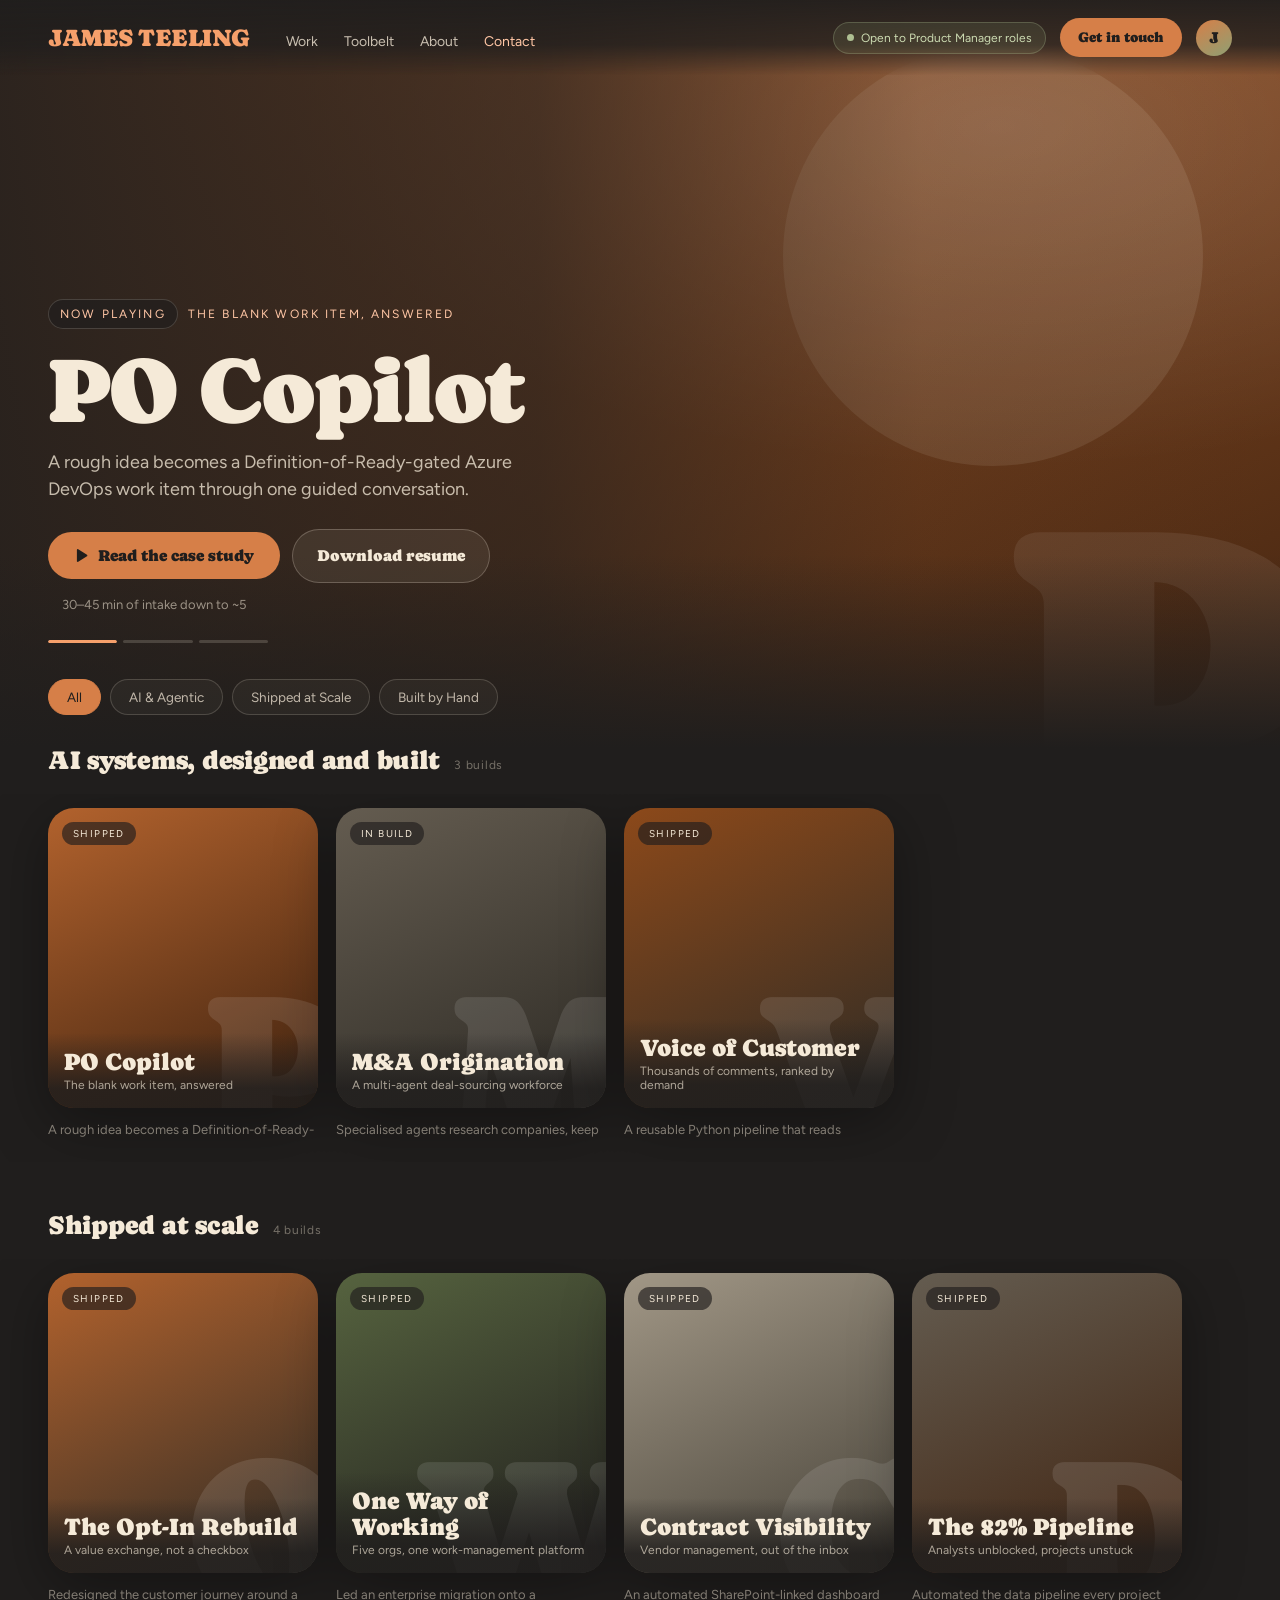
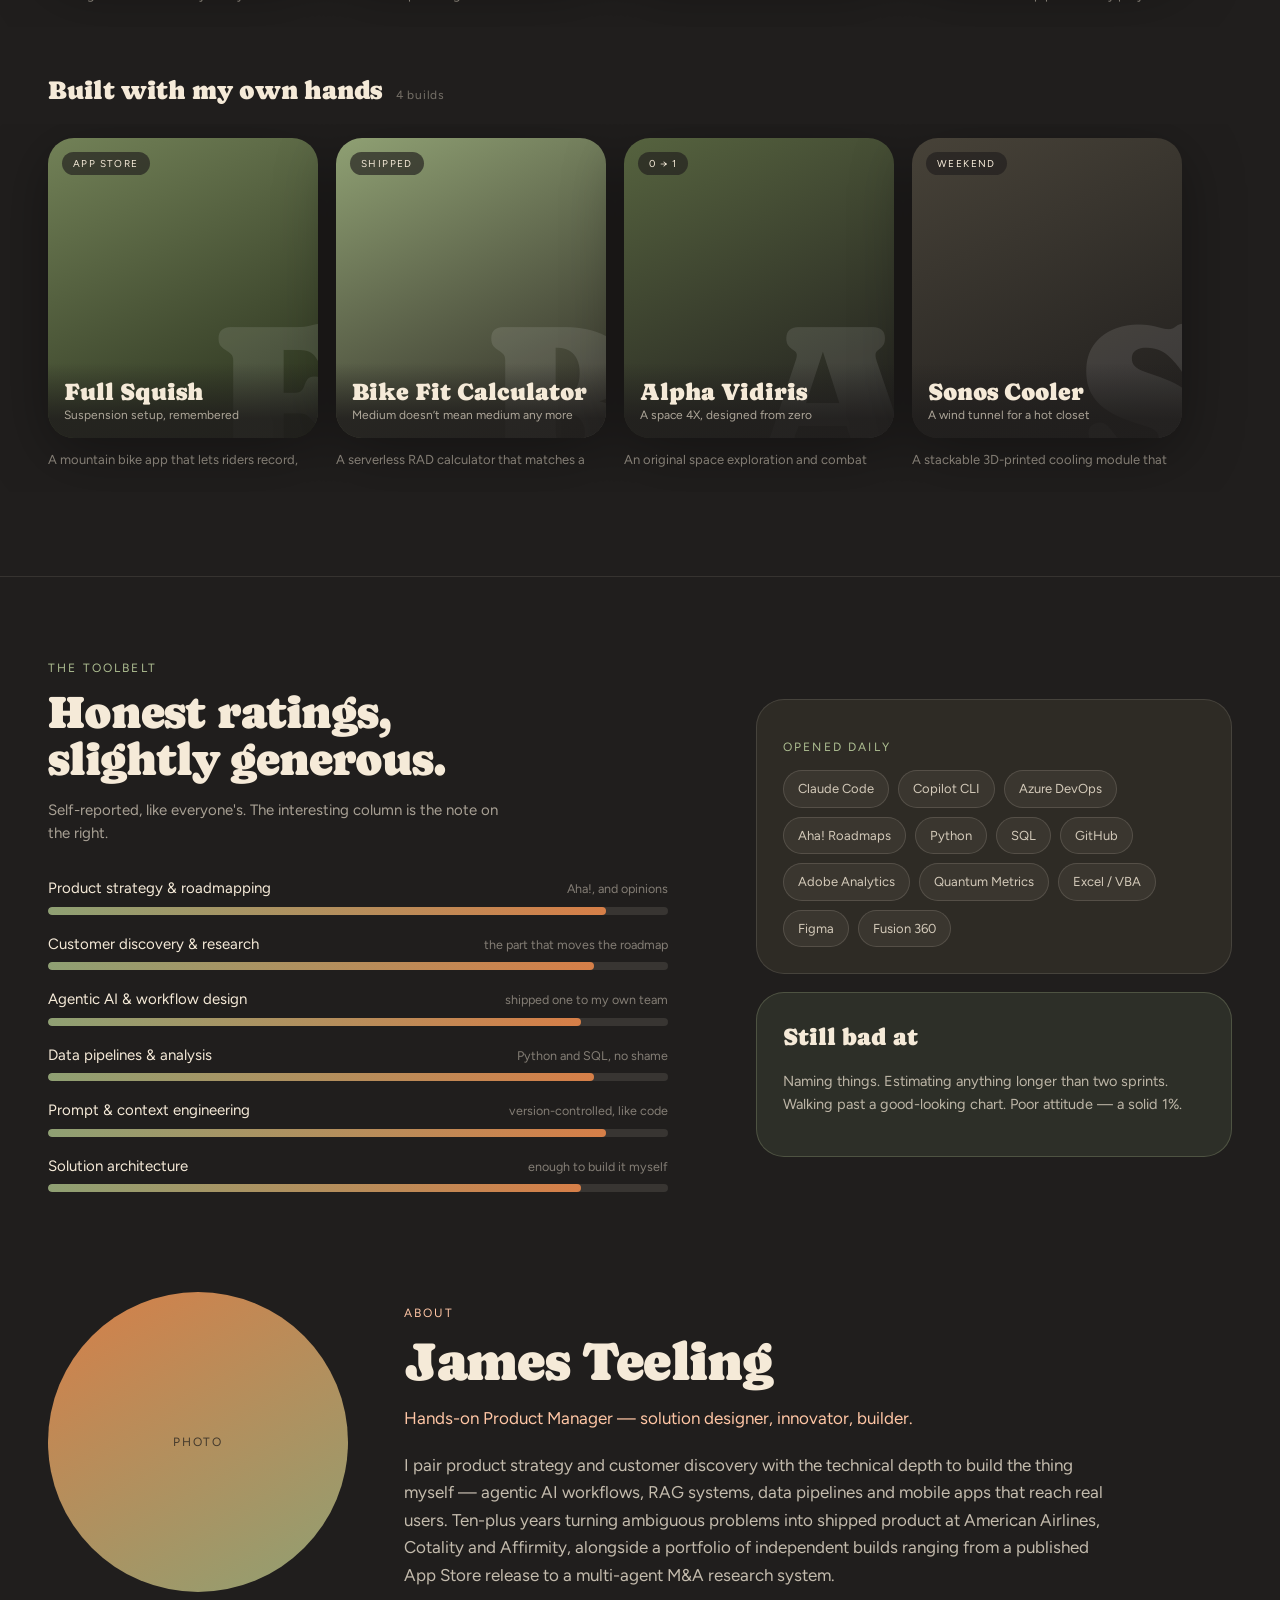
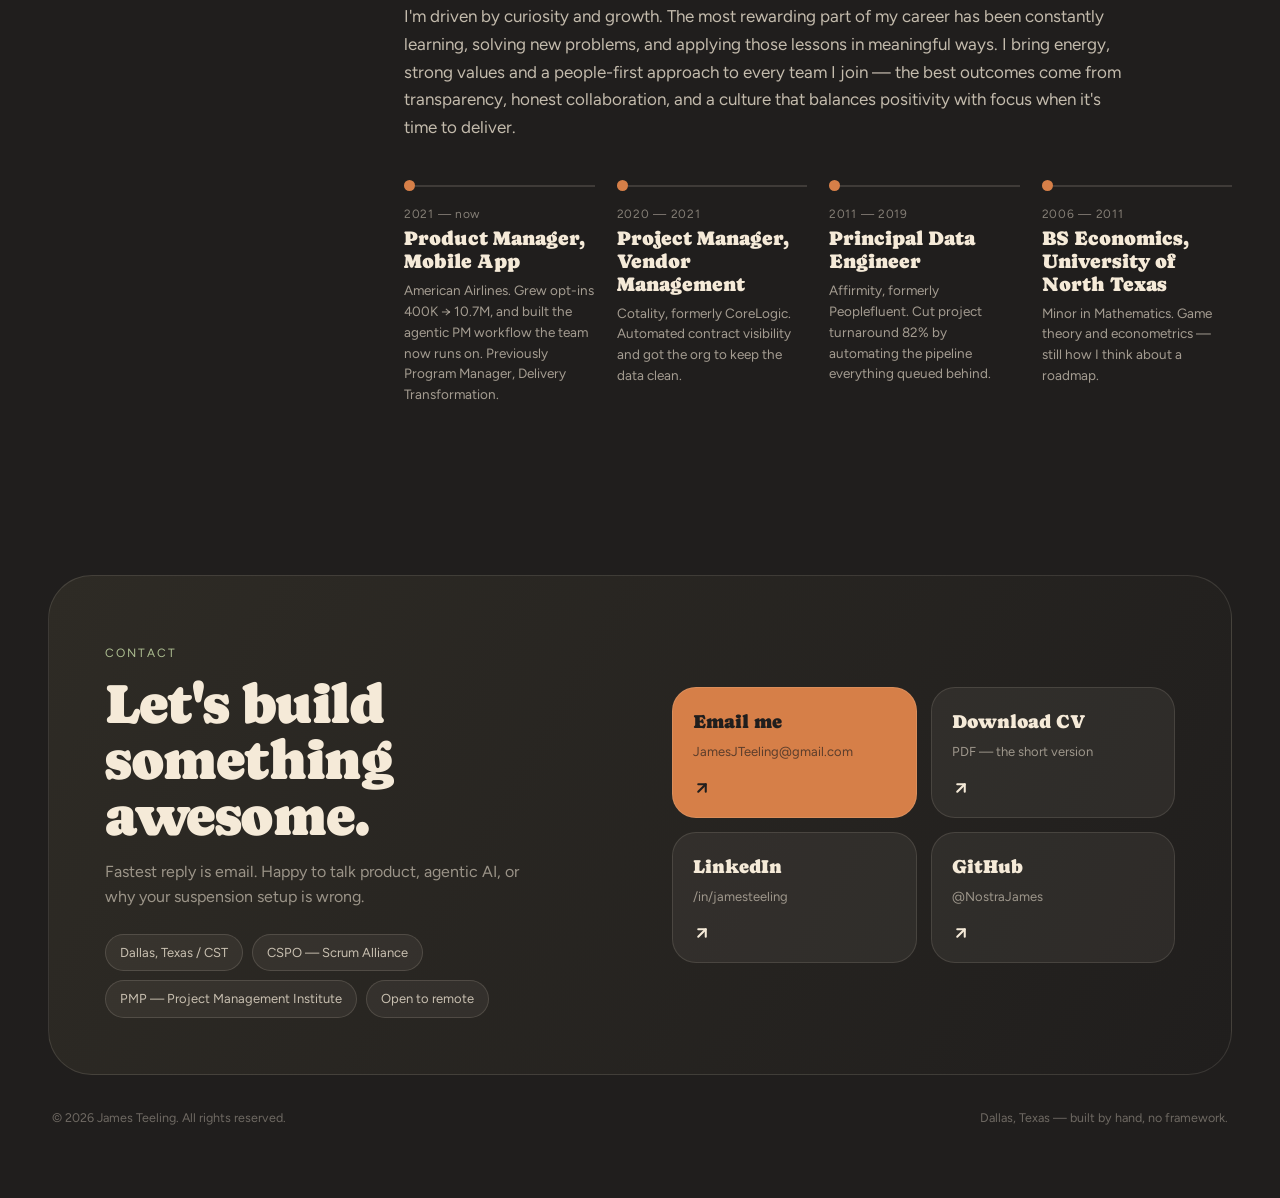
==== commit 4c5f6d9e: "Fix dead scrub arrows, focus loss on chips/ticks, and hero h1 - updateScrubs: hide the arrow pair wh" ====
--- a/index.html
+++ b/index.html
@@ -67,7 +67,7 @@
       <span class="tag-now">now playing</span>
       <span id="heroKicker"></span>
     </p>
-    <h1 class="hero__title" id="heroTitle">James Teeling</h1>
+    <div class="hero__title" id="heroTitle"></div>
     <p class="hero__blurb" id="heroBlurb"></p>
     <div class="hero__actions">
       <button class="btn-play" id="heroRead" type="button">
@@ -83,6 +83,7 @@
 
 <!-- ============================================================ work -->
 <main class="work" id="work">
+  <h1 class="visually-hidden">James Teeling — Product Manager who builds</h1>
   <h2 class="visually-hidden">Work</h2>
   <div class="filters" id="filters" role="group" aria-label="Filter work by category"></div>
   <div id="shelves"></div>
--- a/styles.css
+++ b/styles.css
@@ -241,6 +241,7 @@
 }
 .scrub:hover { background: #f5ead826; }
 .scrub[disabled] { opacity: .28; cursor: default; }
+.scrub[hidden] { display: none; }
 
 .track {
   display: flex; gap: var(--shelf-gap); padding: 14px var(--gutter) 22px;
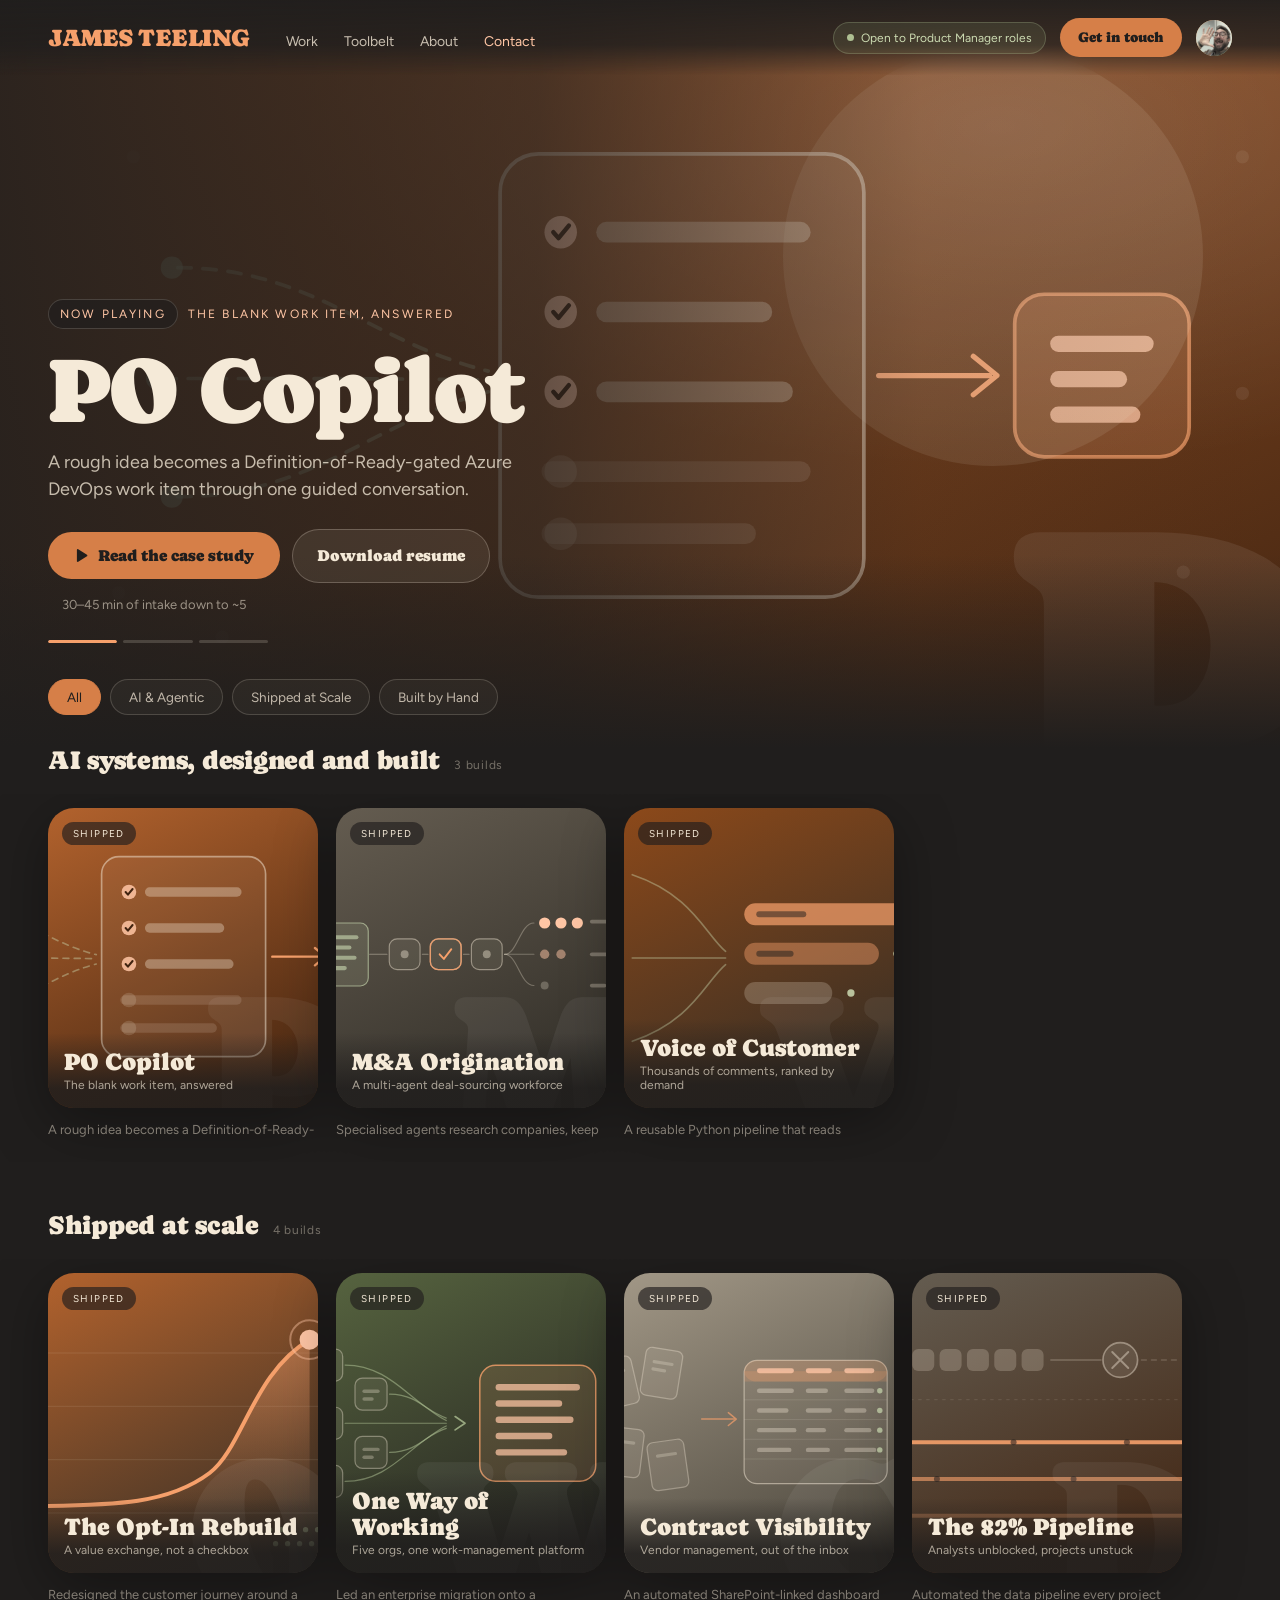
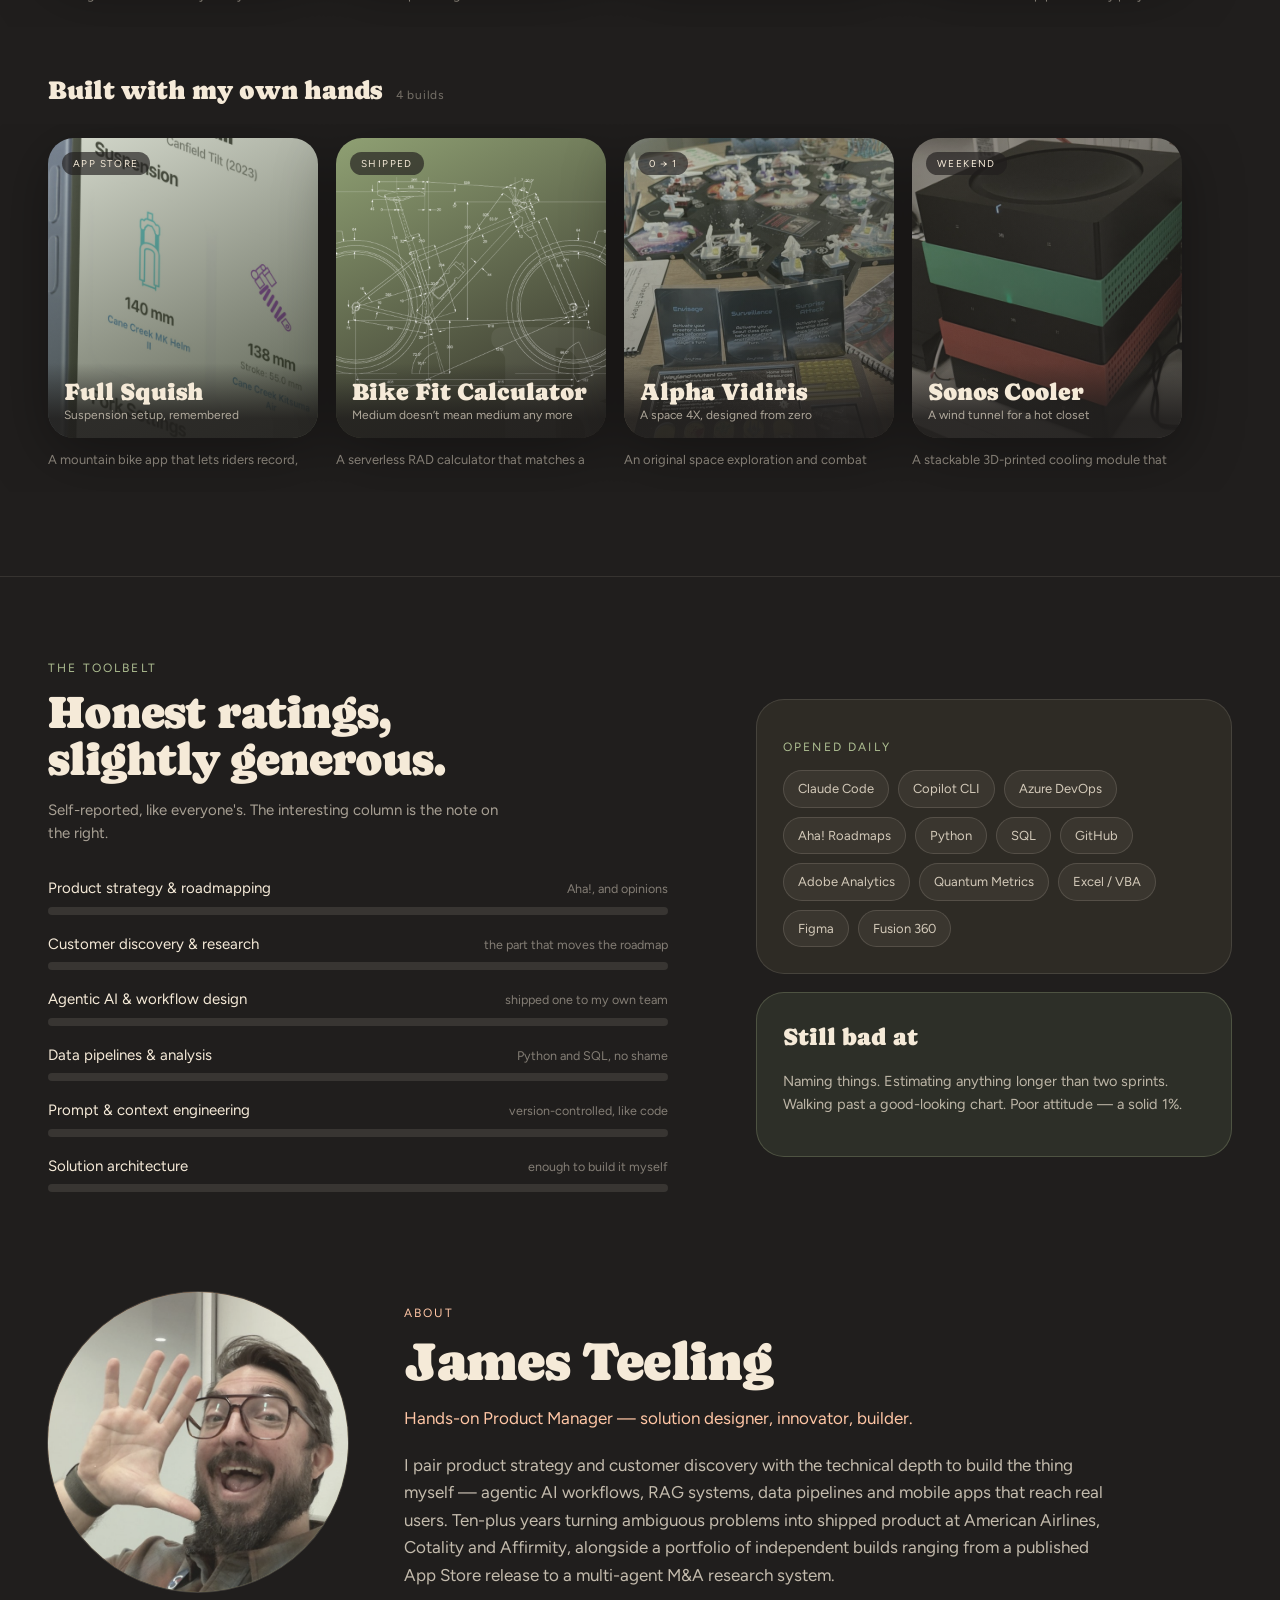
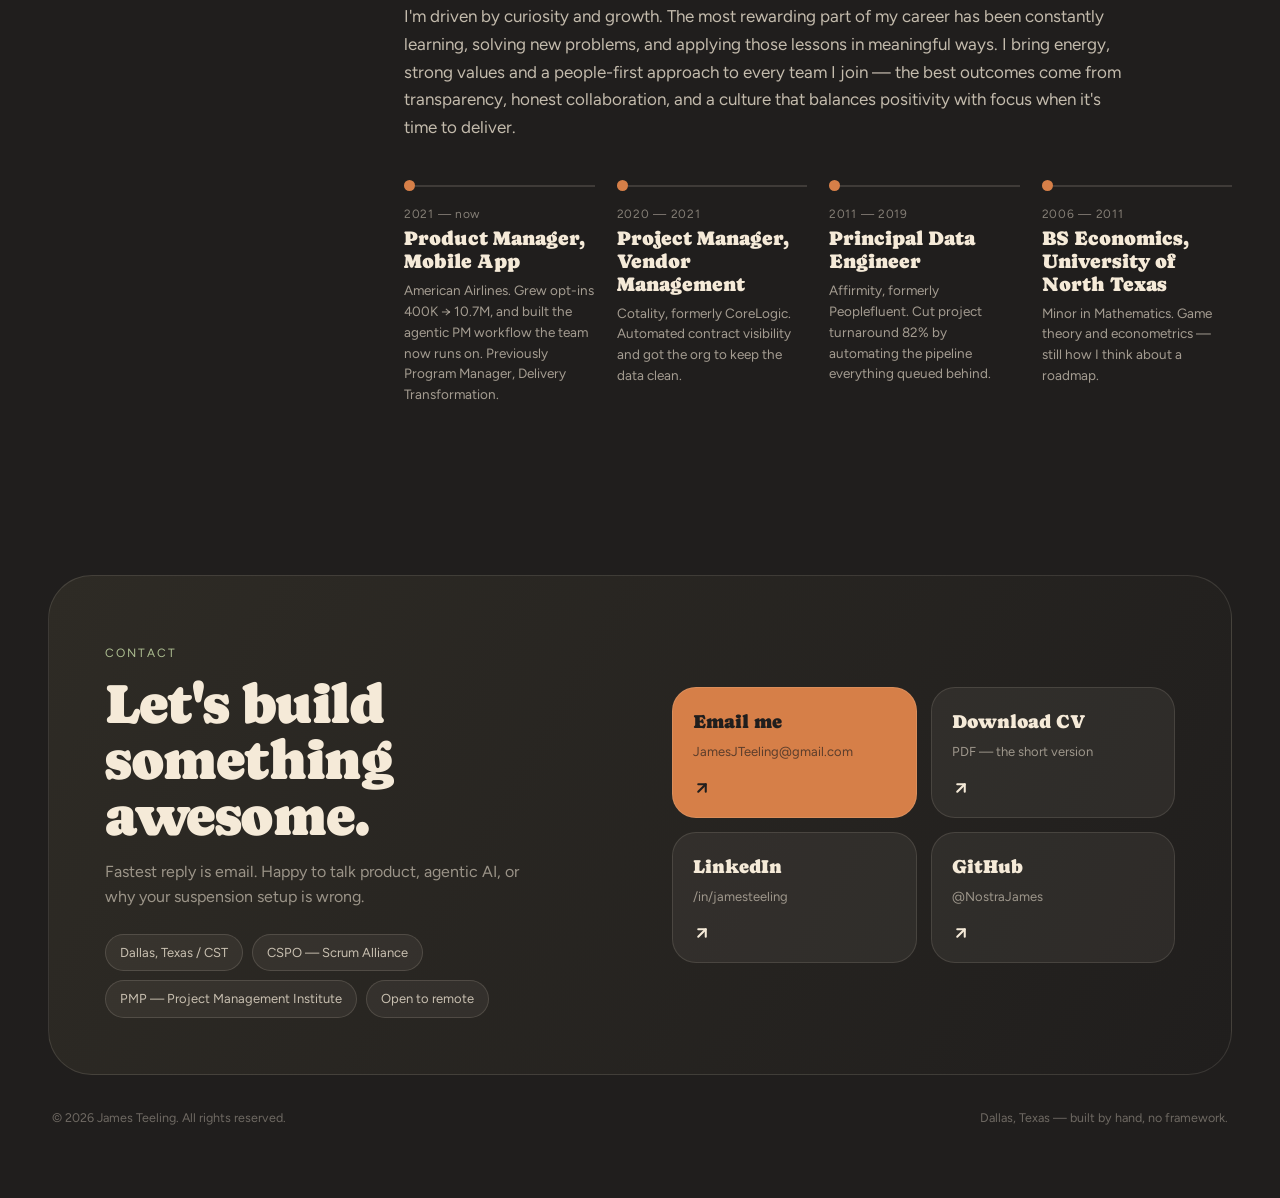
==== commit 3afd76c8: "Add the portrait, and keep the hero timer running Portrait: real photo in the About circle and the n" ====
--- a/index.html
+++ b/index.html
@@ -44,7 +44,7 @@
   <div class="nav__right">
     <span class="pill-available"><span class="dot"></span>Open to Product Manager roles</span>
     <a class="btn-accent" href="#contact">Get in touch</a>
-    <span class="avatar" aria-hidden="true">J</span>
+    <span class="avatar" aria-hidden="true"><img src="./assets/photos/portrait/james-teeling.jpg" alt=""></span>
     <button class="nav__toggle" id="navToggle" aria-label="Open menu" aria-expanded="false" aria-controls="navLinks">
       <svg width="19" height="19" aria-hidden="true"><use href="#icon-menu"/></svg>
     </button>
@@ -114,7 +114,9 @@
 <!-- ============================================================ about -->
 <section class="about" id="about">
   <div class="about__grid">
-    <div class="about__photo">photo</div>
+    <div class="about__photo">
+      <img src="./assets/photos/portrait/james-teeling.jpg" alt="James Teeling" width="700" height="700" loading="lazy">
+    </div>
     <div>
       <p class="eyebrow-accent">about</p>
       <h2 class="about__name">James Teeling</h2>
--- a/styles.css
+++ b/styles.css
@@ -143,10 +143,14 @@
 .btn-accent:hover { background: var(--accent-hover); color: var(--ground); }
 
 .avatar {
-  width: 36px; height: 36px; border-radius: 999px; flex: none;
+  width: 36px; height: 36px; border-radius: 999px; flex: none; overflow: hidden;
   background: linear-gradient(150deg, var(--accent), #8fa073);
   display: flex; align-items: center; justify-content: center;
   font-family: var(--display); font-size: 16px; color: var(--ground);
+}
+.avatar img {
+  width: 100%; height: 100%; object-fit: cover; object-position: 66% 40%;
+  filter: saturate(.6) contrast(.85) brightness(1.1);
 }
 
 .nav__toggle { display: none; }
@@ -261,11 +265,28 @@
 .poster {
   position: relative; height: var(--poster-h); border-radius: 26px; overflow: hidden;
 }
+
+/* Poster art surfaces share one sizing rule. */
+.poster, .hero__art, .modal__art, .upnext__poster {
+  background-size: cover; background-position: center; background-repeat: no-repeat;
+}
+
+/* On the wide hero and modal header, line art is biased right and bleeds off
+   canvas — the same composition the design used for its ghosted initial, so it
+   never competes with the headline sitting bottom-left. */
+.hero__art.art-line, .modal__art.art-line {
+  background-size: auto 84%, cover;
+  background-position: 91% 50%, center;
+  background-repeat: no-repeat, no-repeat;
+}
+.modal__art.art-line { background-size: auto 128%, cover; }
 .poster__glyph {
   position: absolute; right: -30px; bottom: -64px;
   font-family: var(--display); font-size: 210px; line-height: 1; color: #ffffff1c;
   user-select: none;
 }
+/* where a diagram already fills the poster, the initial drops back to texture */
+.poster__glyph.is-behind-art { color: #ffffff0f; }
 .poster__badge {
   position: absolute; left: 14px; top: 14px; padding: 5px 11px; border-radius: 999px;
   background: #201e1da8; font-size: 10px; letter-spacing: .14em; text-transform: uppercase;
@@ -406,6 +427,8 @@
 .upnext__poster span {
   font-family: var(--display); font-size: 76px; line-height: .8; color: #ffffff2b; margin: 0 -6px -10px 0;
 }
+/* at 84x104 a diagram is texture, not detail — pull the initial back so it doesn't fight it */
+.upnext__poster.art-line span { color: #ffffff1a; }
 .upnext__title { font-family: var(--display); font-size: 26px; line-height: 1.08; }
 .upnext__blurb { font-size: 14px; color: #f5ead89e; margin-top: 6px; max-width: 520px; }
 
@@ -453,6 +476,7 @@
   background: linear-gradient(150deg, var(--accent), #8fa073);
   display: flex; align-items: center; justify-content: center;
   font-size: 12px; letter-spacing: .14em; text-transform: uppercase; color: #201e1dc4;
+  box-shadow: 0 0 0 1px var(--hairline-strong);
 }
 .about__photo img {
   width: 100%; height: 100%; object-fit: cover;
@@ -562,6 +586,8 @@
   .hero__content { position: relative; left: 0; bottom: 0; padding: 0 var(--gutter); max-width: none; }
   .hero__title { font-size: 42px; }
   .hero__glyph { font-size: 260px; bottom: -70px; right: -20px; }
+  /* narrow hero: line art tucks into the top-right rather than sitting under the headline */
+  .hero__art.art-line { background-size: auto 30%, cover; background-position: 104% 6%, center; }
   .hero__blurb { font-size: 15px; }
   .hero__actions { gap: 10px; }
   .btn-play, .btn-ghost { font-size: 14px; padding: 12px 20px; }
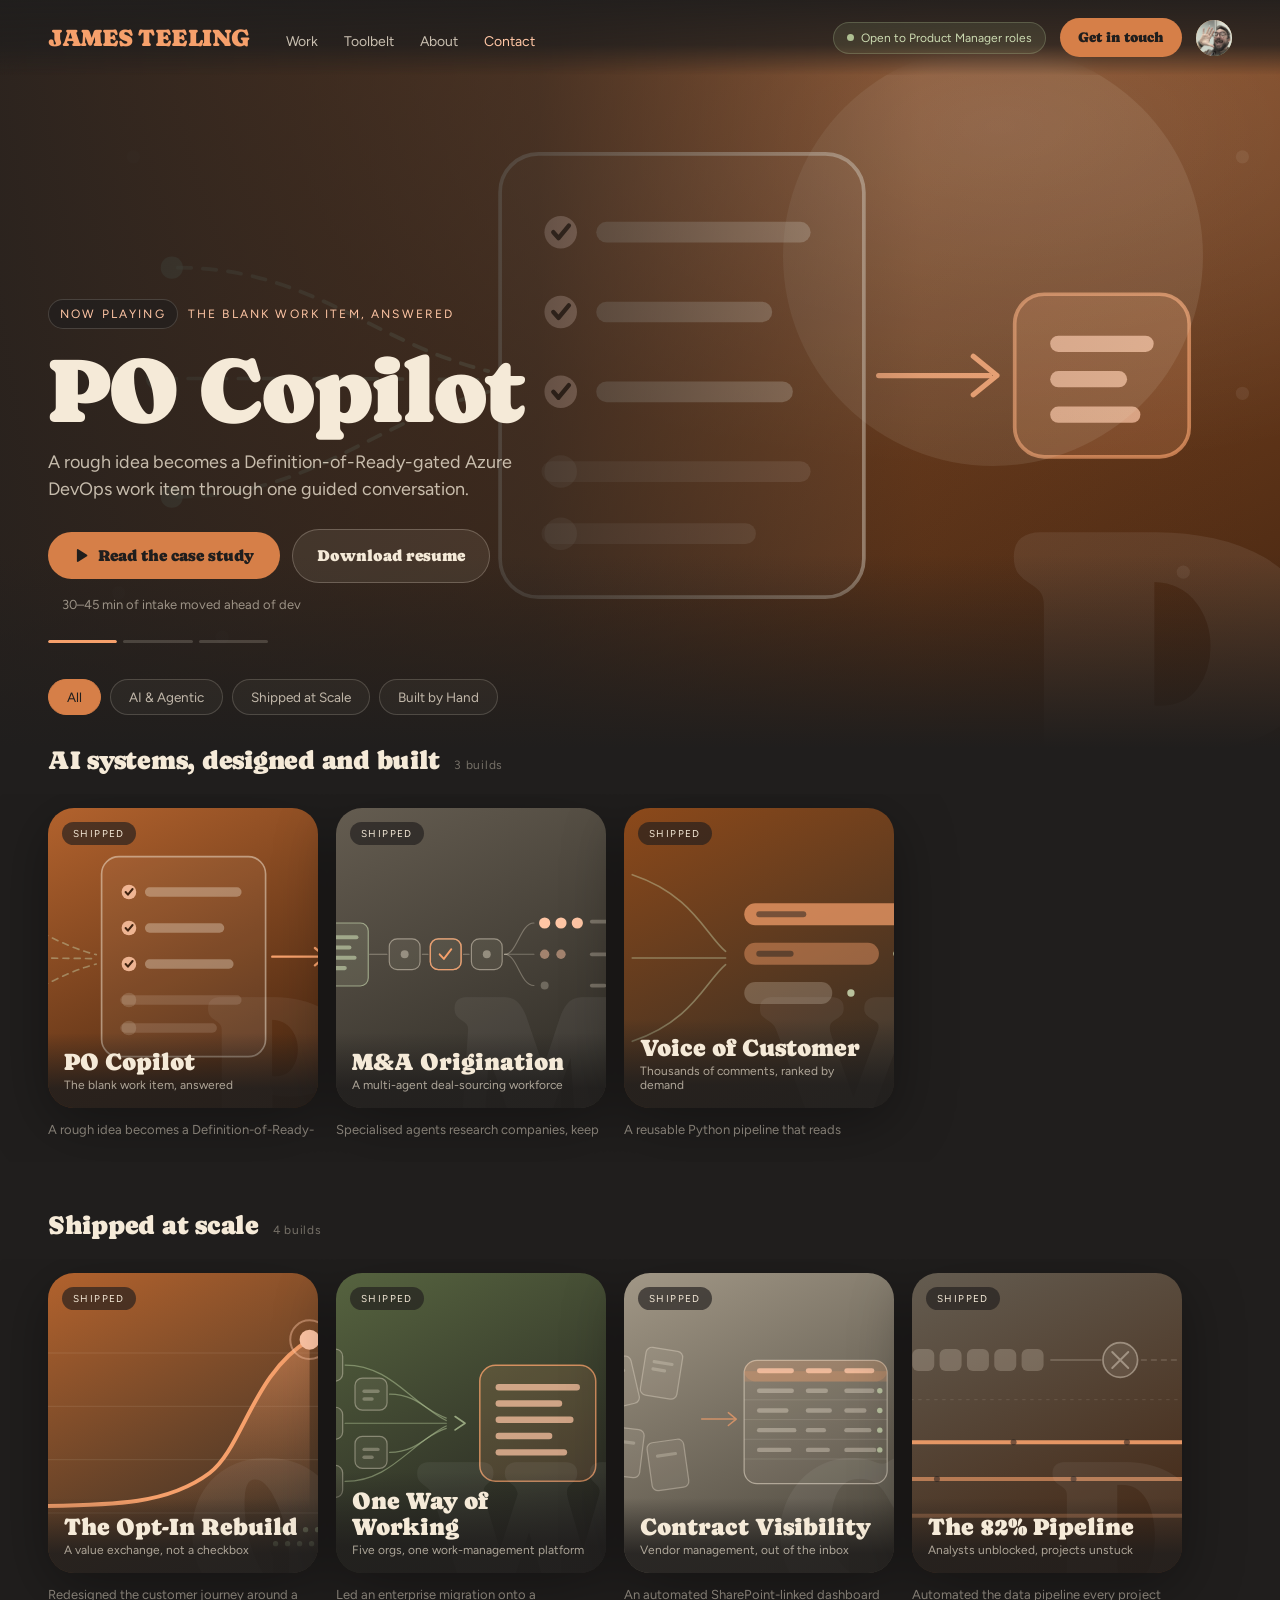
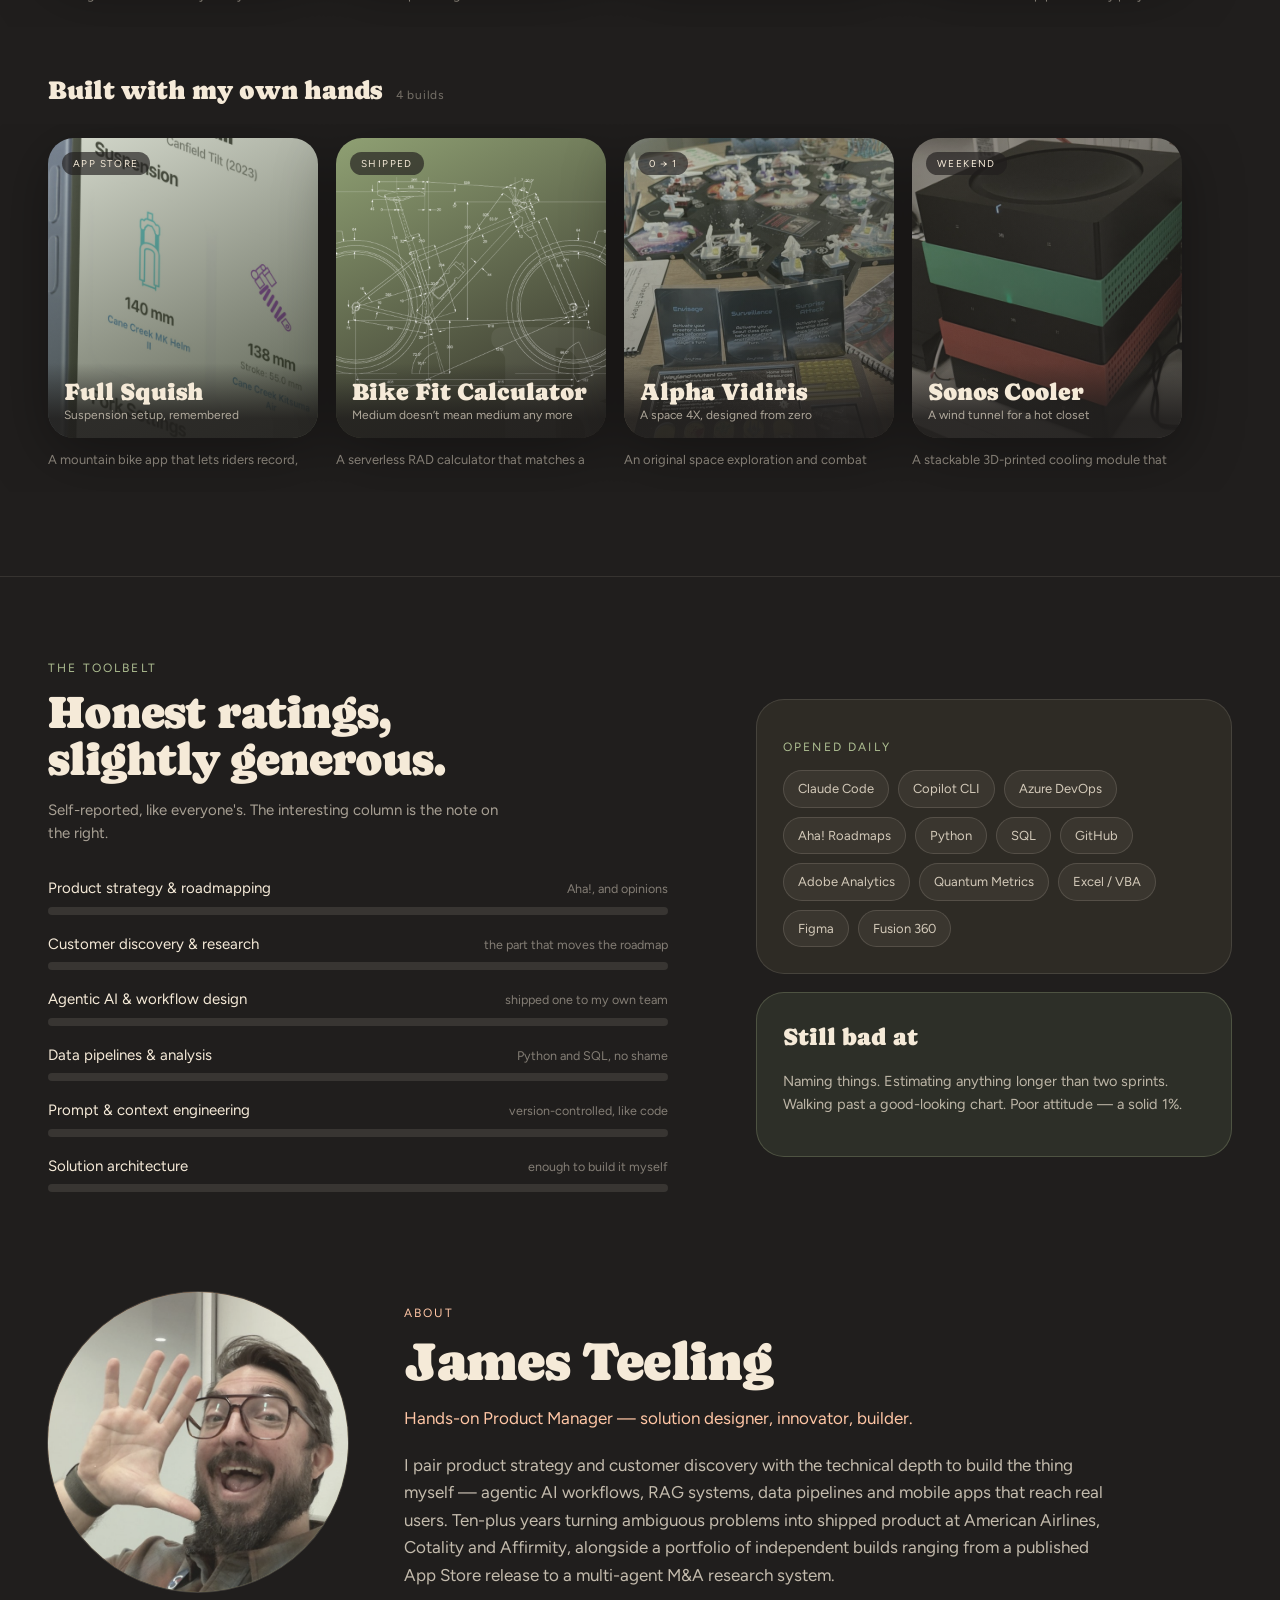
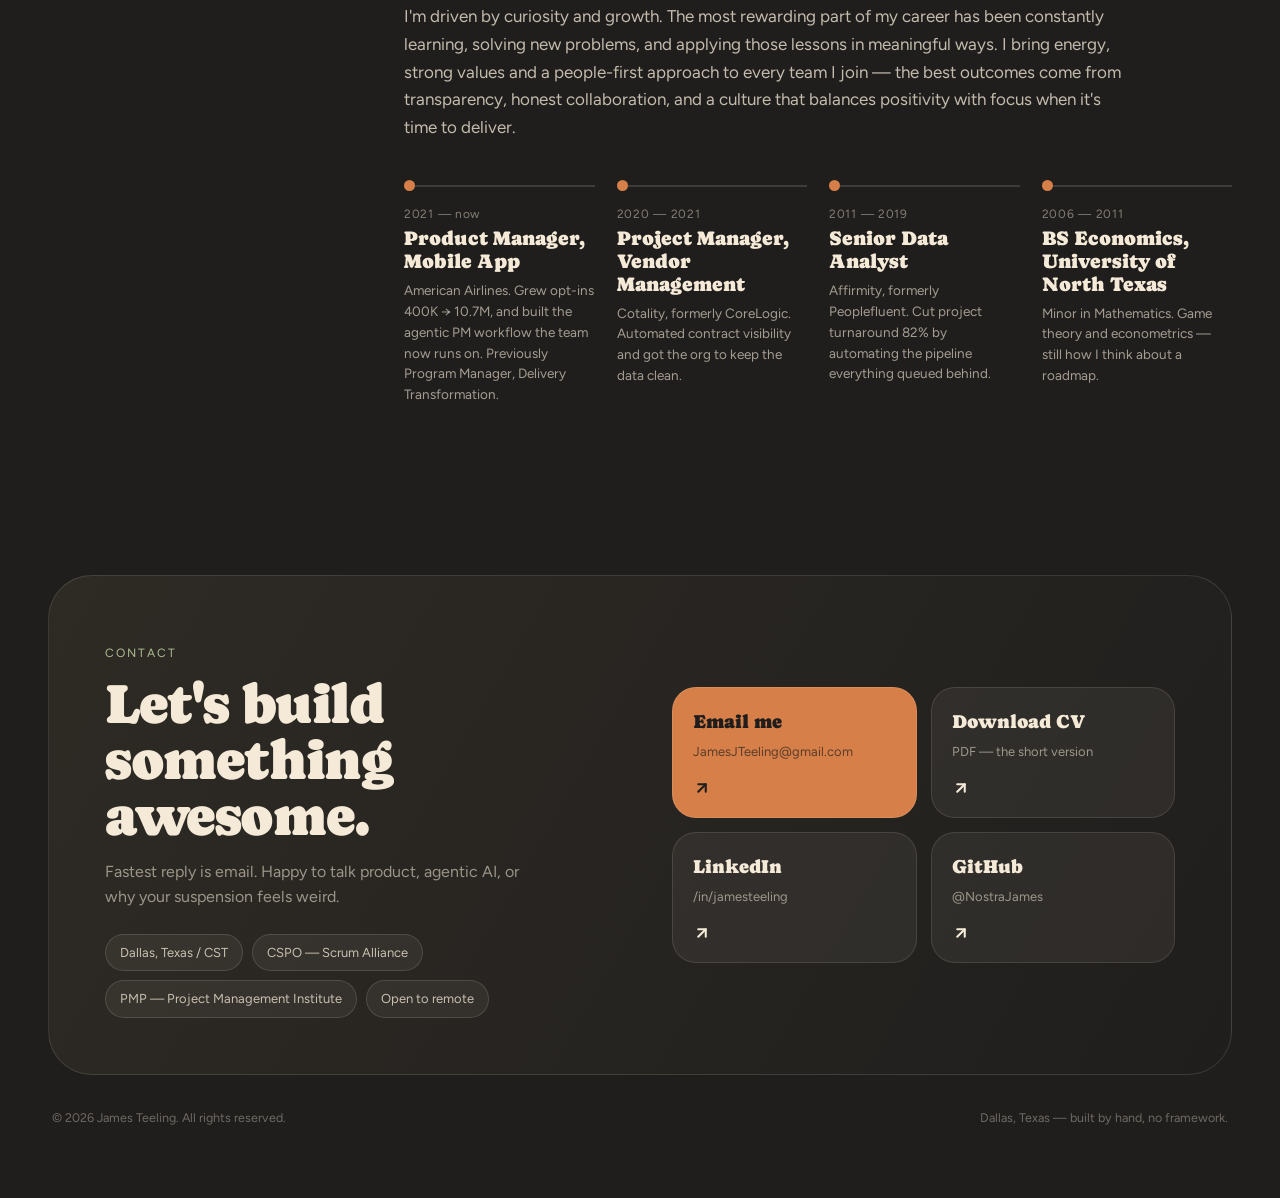
==== commit d00900dd: "less offensive statement" ====
--- a/index.html
+++ b/index.html
@@ -134,7 +134,7 @@
     <div>
       <p class="eyebrow-sage--lg">contact</p>
       <h2 class="contact__title">Let's build something<br>awesome.</h2>
-      <p class="contact__lede">Fastest reply is email. Happy to talk product, agentic AI, or why your suspension setup is wrong.</p>
+      <p class="contact__lede">Fastest reply is email. Happy to talk product, agentic AI, or why your suspension feels weird.</p>
       <div class="facts" id="facts"></div>
     </div>
     <div class="contact__cards">
